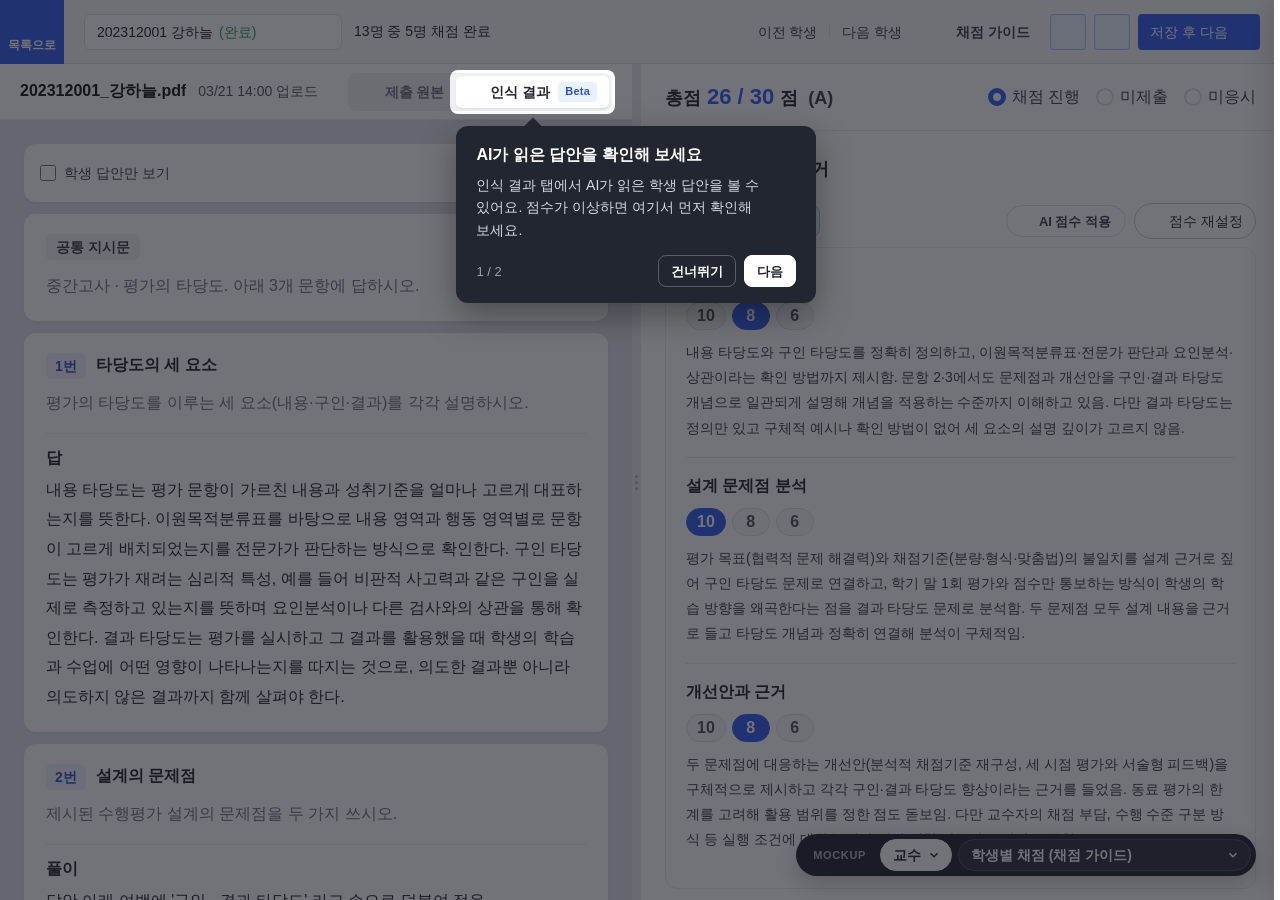
==== univ_grade_v1_261021.html @ 9aef3a63 "CLIPO University 목업 공개본 (학교명 가상 처리, 주석 제거, noindex) Co-Authored-By: Claude Opus 5.5 <noreply@anthrop" ====
<!DOCTYPE html>
<html lang="ko">
<head>
<meta charset="UTF-8">
  <meta name="robots" content="noindex, nofollow">
<meta name="viewport" content="width=device-width, initial-scale=1.0">
<title>CLIPO University — 학생별 채점</title>
<link rel="icon" type="image/svg+xml" href="univ_favicon.svg?v=1">
<link rel="stylesheet" href="https://cdn.jsdelivr.net/gh/orioncactus/pretendard@v1.3.9/dist/web/static/pretendard-gov.min.css">
<script src="https://unpkg.com/lucide@latest/dist/umd/lucide.min.js"></script>

<style>
*{font-family:'Pretendard GOV',-apple-system,sans-serif;box-sizing:border-box;margin:0;padding:0}
html{scrollbar-gutter:stable}
body{background:#fff;color:#222631;overflow:hidden;height:100vh}


.global-header{height:48px;background:#fff;display:flex;align-items:center;justify-content:space-between;position:fixed;top:0;left:0;right:0;z-index:210;padding:0 20px 0 8px;border-bottom:1px solid #f1f3f5}
.gh-left{display:flex;align-items:center;gap:8px}
.gh-menu-btn{width:36px;height:36px;display:flex;align-items:center;justify-content:center;border:none;background:none;cursor:pointer;color:#3b3f4c;border-radius:4px}
.gh-menu-btn:hover{background:#f6f7f9}
.gh-logo{display:flex;align-items:center;text-decoration:none}
.gh-product-tag{display:inline-flex;align-items:center;height:18px;margin-left:12px;padding-left:12px;border-left:1px solid #e5e7eb;color:#6d7381;font-size:14px;font-weight:600;line-height:1}
.gh-right{display:flex;align-items:center;gap:12px}
.gh-plan{display:inline-flex;align-items:center;justify-content:center;height:22px;padding:0 10px;border-radius:100px;background:#e9f2ff;border:1px solid #ccdfff;font-size:12px;font-weight:500;color:#3151c4;line-height:1}
.gh-dday{font-size:14px;font-weight:500;color:#6d7381;line-height:1}
.gh-credit{display:inline-flex;align-items:center;gap:6px;font-size:14px;font-weight:500;color:#3b3f4c;line-height:1}
.gh-sep{width:0;height:14px;border-left:1px solid #dde1e8}
.gh-user{display:inline-flex;align-items:center;gap:3px;font-size:14px;font-weight:500;color:#3b3f4c;cursor:pointer;border:none;background:none;padding:0;line-height:1}
.gh-user:hover{color:#365eef}


.sub-nav{height:54px;background:#fff;border-bottom:1px solid #dde1e8;display:flex;align-items:flex-end;padding:0 24px;position:fixed;top:48px;left:0;right:0;z-index:205}
.sub-nav-item{position:relative;display:inline-flex;align-items:center;justify-content:center;height:54px;padding:0 16px;font-size:15px;font-weight:500;color:#6d7381;cursor:pointer;text-decoration:none;line-height:1;background:none;border:none;font-family:inherit}
.sub-nav-item:hover{color:#222631}
.sub-nav-item.active{color:#365eef;font-weight:600}
.sub-nav-item.active::after{content:"";position:absolute;left:12px;right:12px;bottom:-1px;height:2px;background:#365eef;border-radius:2px 2px 0 0}


.top-bar{height:64px;background:#f7f8f9;display:flex;align-items:stretch;position:fixed;top:var(--chrome-top,0px);left:var(--chrome-left,0px);right:0;z-index:200;border-bottom:1px solid #dde1e8;transition:top .2s ease,left .2s ease}
.btn-back{display:inline-flex;flex-direction:column;align-items:center;justify-content:center;gap:6px;width:64px;height:64px;background:#365eef;color:#fff;font-size:12px;font-weight:600;font-family:inherit;cursor:pointer;flex-shrink:0;border:none;border-radius:0;line-height:1}
.btn-back:hover{background:#3151c4}
.tb-bar{flex:1;min-width:0;display:flex;align-items:center;justify-content:space-between;gap:16px;padding:0 20px}
.tb-left{display:flex;align-items:center;gap:16px;min-width:0}
.tb-logo{flex-shrink:0;display:inline-flex;align-items:center;font-size:20px;font-weight:800;color:#365eef;letter-spacing:.5px;line-height:1}
.tb-student-area{display:flex;align-items:center;gap:12px;position:relative}
.student-select{display:inline-flex;align-items:center;justify-content:space-between;gap:8px;min-width:258px;height:36px;padding:0 12px;border:1px solid #dde1e8;border-radius:6px;background:#fff;font-size:14px;font-weight:500;color:#222631;cursor:pointer;white-space:nowrap;line-height:1}
.student-select:hover{border-color:#a3c3ff}
.student-select .st-status-need{color:#db3e51;margin-left:6px;font-weight:500}
.student-select .st-status-fail{color:#db3e51;margin-left:6px;font-weight:500}
.student-select .st-status-stale{color:#c2410c;margin-left:6px;font-weight:500}
.student-select .st-status-done{color:#319d64;margin-left:6px;font-weight:500}
.progress-chip{font-size:14px;font-weight:400;color:#222631;white-space:nowrap}
.tb-right{display:inline-flex;align-items:center;gap:12px;flex-shrink:0}
.tb-nav{display:inline-flex;align-items:center;gap:12px}
.tb-right-link{display:inline-flex;align-items:center;gap:4px;font-size:14px;font-weight:500;color:#3b3f4c;cursor:pointer;border:none;background:none;padding:0;line-height:1;font-family:inherit}
.tb-right-link:hover{color:#365eef}
.tb-nav-divider{width:1px;height:13px;background:#dde1e8;flex-shrink:0}
.tb-btn-group{display:inline-flex;align-items:center;gap:8px}
.btn-save{display:inline-flex;align-items:center;justify-content:center;gap:4px;height:36px;padding:0 12px;border-radius:4px;background:#365eef;color:#fff;font-size:14px;font-weight:500;border:none;cursor:pointer;white-space:nowrap;line-height:1;font-family:inherit}
.btn-save:hover{background:#3151c4}
.icon-btn-circle{width:36px;height:36px;display:inline-flex;align-items:center;justify-content:center;border:1px solid #a3c3ff;border-radius:4px;background:#e9f2ff;cursor:pointer;color:#365eef;flex-shrink:0}
.icon-btn-circle:hover{background:#d6e6ff;border-color:#365eef}



.cta-spinner{width:14px;height:14px;border:2px solid rgba(255,255,255,.45);border-top-color:#fff;border-radius:50%;animation:spin .7s linear infinite;flex-shrink:0}
.empty-state-cta.running{opacity:.75;cursor:default;pointer-events:none}
@keyframes spin{to{transform:rotate(360deg)}}

.ve-empty{display:flex;flex-direction:column;align-items:center;justify-content:center;gap:10px;text-align:center;padding:80px 24px;color:#3b3f4c}
.ve-empty-ic{width:56px;height:56px;border-radius:14px;display:inline-flex;align-items:center;justify-content:center;flex-shrink:0}
.ve-empty-ic.warn{background:#fff7ed;color:#ea580c}
.ve-empty-ic.error{background:#fef2f2;color:#e0384b}
.ve-empty-ic.info{background:#f4f8ff;color:#3151c4}
.ve-empty-title{font-size:17px;font-weight:700;color:#222631;line-height:1.5}
.ve-empty-sub{font-size:14px;color:#6d7381;line-height:1.7}
.ve-empty-cta{display:inline-flex;align-items:center;justify-content:center;line-height:1;gap:6px;height:36px;padding:0 16px;margin-top:6px;background:#fff;border:1px solid #dde1e8;border-radius:100px;color:#3b3f4c;font-family:inherit;font-size:14px;font-weight:600;cursor:pointer}
.ve-empty-cta:hover{border-color:#a3c3ff;color:#3151c4}
.ve-ctrl-off{opacity:.4;pointer-events:none}

.vf-excl-note{display:flex;align-items:center;gap:8px;min-height:48px;padding:8px 12px 8px 20px;background:#f1f3f5;border-bottom:1px solid #e4e7ec;flex-shrink:0}
.vf-excl-note > i,.vf-excl-note > svg{color:#5c6170;flex-shrink:0}
.vf-excl-note span{flex:1;min-width:0;font-size:14px;color:#3b3f4c;line-height:1.5}
.vf-excl-note b{color:#222631;font-weight:600}
.vf-excl-note button{display:inline-flex;align-items:center;justify-content:center;line-height:1;vertical-align:middle;height:32px;padding:0 8px;border:none;border-radius:6px;background:none;color:#365eef;font-size:14px;font-weight:600;font-family:inherit;cursor:pointer;white-space:nowrap;flex-shrink:0}
.vf-excl-note button:hover{background:#e6ecfa}

.rubric-box-hd{margin-bottom:16px}
.btn-ground-toggle{height:36px;padding:0 12px;border-radius:4px;gap:8px;font-size:14px;font-weight:500;color:#18181b}
.btn-ground-toggle.on{background:#fff;border-color:#dde1e8;color:#18181b}
.btn-ground-toggle .bgt-box{width:16px;height:16px;border-radius:2px}
.btn-ground-toggle.on .bgt-box{background:#365eef;border-color:#365eef}
.btn-ai-apply,.btn-ai-apply.applied,.btn-score-reset{display:inline-flex;align-items:center;justify-content:center;line-height:1;vertical-align:middle;gap:6px;height:36px;padding:0 12px;border:1px solid #c7cbd3;border-radius:9999px;background:transparent;color:#27272a;font-size:14px;font-weight:500;font-family:inherit;cursor:pointer;white-space:nowrap}
.btn-ai-apply:hover,.btn-score-reset:hover{border-color:#a3c3ff;color:#365eef;background:#f4f8ff}
.rubric-box{border:1px solid #dde1e8}
.rubric-row{gap:12px;padding:16px 0}
.rubric-row:first-child{padding-top:0}
.rubric-name{font-size:18px;font-weight:600;color:#18181b;line-height:1.25}
.rubric-ground{font-size:16px;line-height:1.55;color:#18181b}
.ai-notice{margin-top:20px}
.afb-tabs{display:flex;height:44px;margin-bottom:16px}
.afb-tab{flex:1;display:inline-flex;align-items:center;justify-content:center;line-height:1;vertical-align:middle;height:44px;padding:0 12px;border:1px solid #dde1e8;background:#f6f7f9;color:#6d7381;font-size:16px;font-weight:500;font-family:inherit;cursor:pointer}
.afb-tab:first-child{border-radius:6px 0 0 6px}
.afb-tab:last-child{border-radius:0 6px 6px 0;border-left:none}
.afb-tab.on{background:#e9f2ff;border-color:#a3c3ff;color:#365eef;font-weight:600}
.afb-tab:last-child.on{border-left:1px solid #a3c3ff}
.afb-tab:first-child.on + .afb-tab{border-left:none}
.afb-card{background:#fff;border:1px solid #dde1e8;border-radius:12px;padding:20px;display:flex;flex-direction:column;gap:20px}
.afb-hd{display:flex;align-items:center;justify-content:space-between;gap:12px;flex-wrap:wrap}
.afb-hd-t{font-size:16px;font-weight:600;color:#18181b}
.afb-radios{display:flex;gap:16px}
.afb-radio{display:inline-flex;align-items:center;gap:10px;font-size:16px;font-weight:500;color:#18181b;cursor:pointer;user-select:none;line-height:1.25}
.afb-radio .ring{width:20px;height:20px;border-radius:50%;border:1.5px solid #c7cbd3;background:#fff;flex-shrink:0;box-sizing:border-box}
.afb-radio.on .ring{border:6.5px solid #365eef}
.afb-sum{font-size:16px;line-height:1.55;color:#18181b;white-space:pre-wrap;word-break:keep-all}
.afb-sum b{font-weight:600}
.afb-ft{display:flex;align-items:center;justify-content:space-between;gap:12px;padding-top:20px;border-top:1px solid #dde1e8;flex-wrap:wrap}
.afb-level{font-size:14px;font-weight:500;color:#52525b}
.afb-acts{display:flex;gap:8px}
.btn-fb-move{display:inline-flex;align-items:center;justify-content:center;line-height:1;vertical-align:middle;gap:8px;height:40px;padding:0 16px;border:1px solid #c7cbd3;border-radius:9999px;background:transparent;color:#27272a;font-size:15px;font-weight:500;font-family:inherit;cursor:pointer;white-space:nowrap}
.btn-fb-move:hover{border-color:#a3c3ff;color:#365eef;background:#f4f8ff}
.afb-acts .btn-rerun-text{height:40px;padding:0 16px;gap:8px;border:none;background:#365eef;color:#fff;font-size:15px;font-weight:500}
.afb-acts .btn-rerun-text i{color:#fff}
.afb-acts .btn-rerun-text:hover{background:#3151c4}
#afbCard.mode-sum #pane-rubric{display:none}
#afbCard.mode-el .afb-sum{display:none}
#afbCard #pane-instruction{display:none}
#afbCard #pane-rubric .tab-pane-actions{display:none}

#afbCard:has(#pane-rubric .empty-state) .afb-hd,#afbCard:has(#pane-rubric .empty-state) .afb-sum,#afbCard:has(#pane-rubric .empty-state) .afb-ft{display:none}
#afbCard:has(#pane-rubric .empty-state) #pane-rubric{display:flex}
#teacherSection{background:#f7f8f9}
.teacher-fb-box{background:#fff;border:1px solid #dde1e8;border-radius:8px;padding:20px;display:flex;flex-direction:column;gap:12px}
.teacher-fb-box:focus-within{border-color:#365eef}
.teacher-fb-box .teacher-fb-ta{border:none;border-radius:0;padding:0;min-height:120px;background:transparent}
.teacher-fb-box .teacher-fb-ta:focus{border:none}
.teacher-fb-box .teacher-fb-ta::placeholder{color:#18181b;opacity:.5}
.tf-count{font-size:14px;color:#6d7381;line-height:1.25}
.btn-save-next{border-radius:4px;height:40px;padding:0 16px;gap:8px;font-size:15px;font-weight:500}

.rescore-bar{display:none;align-items:center;gap:10px;min-height:56px;padding:10px 20px;background:#feeedd;color:#ea580c;flex-shrink:0}
.rescore-bar .rb-t{flex:1;min-width:0;font-size:15px;font-weight:500;color:#222631;line-height:1.5}
.rescore-bar .rb-go{display:inline-flex;align-items:center;justify-content:center;line-height:1;vertical-align:middle;height:32px;padding:0 6px;border:none;background:none;color:#ea580c;font-family:inherit;font-size:15px;font-weight:600;cursor:pointer;white-space:nowrap;border-radius:6px}
.rescore-bar .rb-go:hover{background:rgba(234,88,12,.08)}

.viewer-filebar .ve-seg{margin-left:auto;background:#eef0f3;padding:3px;border-radius:8px}
.viewer-filebar .ve-seg-btn{height:32px;padding:0 12px;color:#6d7381;font-size:14px}
.viewer-filebar .ve-seg-btn.on{background:#fff;color:#222631;box-shadow:0 1px 2px rgba(0,0,0,.08)}
.viewer-filebar .ve-seg-btn.dis{opacity:.45;cursor:not-allowed}
.viewer-topbar{justify-content:center}
.vf-dd{position:relative;flex-shrink:3;min-width:0}
.vf-dd-btn{max-width:100%}
.vf-dd-name{min-width:0}
.viewer-filebar .vf-date{min-width:0;overflow:hidden;text-overflow:ellipsis}
.viewer-filebar .ve-seg{flex-shrink:0}


.vf-tag{display:inline-flex;align-items:center;justify-content:center;height:22px;padding:0 7px;border-radius:4px;background:#e9f2ff;color:#3151c4;font-size:12px;font-weight:600;line-height:1;vertical-align:middle;white-space:nowrap;flex-shrink:0}
.vf-tag.off{background:#f1f3f5;color:#5c6170}
.vf-dd-btn{display:inline-flex;align-items:center;justify-content:center;line-height:1;vertical-align:middle;gap:10px;height:40px;padding:0 10px 0 14px;border:1px solid #dde1e8;border-radius:8px;background:#fff;font-family:inherit;cursor:pointer;max-width:340px}
.vf-dd-btn:hover{border-color:#a3c3ff}
.vf-dd-name{font-size:16px;font-weight:600;color:#18181b;white-space:nowrap;overflow:hidden;text-overflow:ellipsis}
.vf-dd-menu{display:none;position:absolute;top:calc(100% + 6px);left:0;min-width:100%;background:#fff;border:1px solid #dde1e8;border-radius:10px;box-shadow:0 8px 24px rgba(0,0,0,.12);padding:6px;z-index:60}
.vf-dd-menu.show{display:block}
.vf-dd-item{display:flex;align-items:center;gap:8px;width:100%;padding:10px 12px;border:none;border-radius:6px;background:none;font-family:inherit;cursor:pointer;text-align:left}
.vf-dd-item:hover{background:#f4f8ff}
.vf-dd-item.on{background:#eef3ff}
.vf-dd-item .n{font-size:15px;font-weight:600;color:#222631;white-space:nowrap}
#viewerText{width:100%;flex:1;display:none;flex-direction:column;gap:12px}
.oc-card{background:#fff;border-radius:12px;box-shadow:0 1px 3px rgba(0,0,0,.06);padding:20px 22px}
.oc-top{display:flex;align-items:center;gap:12px;padding:12px 16px}
.oc-top .ve-check{margin-left:0;color:#3b3f4c;font-size:14px;font-weight:500;gap:8px}
.oc-top .ve-check input{width:16px;height:16px}
.ocr-edit-btn{position:relative;margin-left:auto;display:inline-flex;align-items:center;justify-content:center;line-height:1;vertical-align:middle;gap:5px;height:34px;padding:0 12px;border:1px solid #dde1e8;border-radius:6px;background:#fff;color:#3b3f4c;font-size:14px;font-weight:600;font-family:inherit;cursor:pointer;white-space:nowrap}
.ocr-edit-btn:hover{border-color:#a3c3ff;color:#3151c4}
.ocr-edit-btn .ocr-dot{border-color:#fff}
.oc-chip{display:inline-flex;align-items:center;height:26px;padding:0 10px;border-radius:6px;background:#f1f3f5;color:#3b3f4c;font-size:14px;font-weight:600;line-height:1}
.oc-text{margin:12px 0 0;font-size:16px;line-height:1.8;color:#6d7381}
.oc-q-hd{display:flex;align-items:center;gap:10px}
.oc-q-no{display:inline-flex;align-items:center;height:26px;padding:0 9px;border-radius:6px;background:#eef3ff;color:#3151c4;font-size:14px;font-weight:700;line-height:1;flex-shrink:0}
.oc-q-name{font-size:16px;font-weight:700;color:#222631}
.oc-q-prompt{margin:10px 0 0;font-size:16px;line-height:1.75;color:#6d7381}
.oc-q-div{border-top:1px solid #eceef2;margin:16px 0 2px}
.oc-f{margin-top:14px}
.oc-f-lbl{display:flex;align-items:center;gap:8px;font-size:16px;font-weight:700;color:#222631;margin-bottom:6px}
.oc-f p{margin:0;font-size:16px;line-height:1.85;color:#222631;white-space:pre-wrap}
.oc-need.done{border-color:#bbf7d0;background:#ecfdf3;color:#15803d}
.oc-need{display:inline-flex;align-items:center;justify-content:center;gap:4px;height:20px;padding:0 6px;border:1px solid #fecaca;border-radius:6px;background:#ffebeb;color:#ab303a;font-size:12px;font-weight:500;line-height:1;vertical-align:middle}
.oc-note{display:flex;align-items:flex-start;gap:8px;margin-top:8px;padding:8px 12px;border:1px solid #fecaca;border-radius:8px;background:#fff3f4;color:#ab303a;font-size:14px;font-weight:500;line-height:1.55}
.oc-note > i,.oc-note > svg{flex-shrink:0;margin-top:4px}
.oc-vis-key{display:block;margin-top:12px;font-size:16px;font-weight:700;color:#222631}
.oc-vis p{margin:2px 0 0;font-size:16px;line-height:1.8;color:#3b3f4c}
.oc-foot{display:flex;align-items:center;gap:8px;padding:4px 2px;font-size:14px;color:#6d7381;line-height:1.5}
.oc-report{margin-left:auto;display:inline-flex;align-items:center;justify-content:center;line-height:1;vertical-align:middle;gap:6px;height:36px;padding:0 14px;border:1px solid #dde1e8;border-radius:100px;background:#fff;color:#3b3f4c;font-size:14px;font-weight:600;font-family:inherit;cursor:pointer;white-space:nowrap;flex-shrink:0}
.oc-report:hover{border-color:#a3c3ff;color:#3151c4}
.oc-end{display:flex;align-items:center;gap:16px;margin:6px 0 12px;font-size:14px;color:#9aa0ad;white-space:nowrap}
.oc-end::before,.oc-end::after{content:"";flex:1;border-top:1px solid #c7cbd3}
body.answers-only .oc-directive,body.answers-only .oc-q-prompt,body.answers-only .oc-q-div,body.answers-only .oc-vis-card{display:none}

#viewerText > .ve-empty{flex:1;background:#fff;border-radius:12px;box-shadow:0 1px 3px rgba(0,0,0,.06);padding:60px 24px;min-height:520px}
#viewerText .ve-empty-ic{width:48px;height:48px;border-radius:50%;background:#f1f3f5;color:#6d7381}
#viewerText .ve-empty-title{font-size:18px}
#viewerText .ve-empty-sub{font-size:15px;line-height:1.75}
.ve-empty-acts{display:flex;gap:8px;margin-top:10px}
.ve-empty-acts .ve-empty-cta{margin-top:0;height:40px;padding:0 18px;font-size:15px}
.ve-empty-cta.primary{background:#416bff;border-color:#416bff;color:#fff}
.ve-empty-cta.primary:hover{background:#365eef;border-color:#365eef;color:#fff}

#viewerPages.typing{max-width:none}
.tw-sheet{width:100%;display:flex;flex-direction:column;gap:12px}
.tw-sum{display:flex;align-items:center;gap:12px;background:#fff;border-radius:12px;box-shadow:0 1px 3px rgba(0,0,0,.06);padding:14px 16px 14px 20px;font-size:16px;font-weight:600;color:#222631}
.tw-proc{margin-left:auto;display:inline-flex;align-items:center;justify-content:center;line-height:1;vertical-align:middle;gap:6px;height:34px;padding:0 12px;border:1px solid #cfdcff;border-radius:6px;background:#eef3ff;color:#3151c4;font-size:14px;font-weight:600;font-family:inherit;cursor:pointer;white-space:nowrap}
.tw-proc:hover{background:#e3ebff}
.tw-q{background:#fff;border-radius:12px;box-shadow:0 1px 3px rgba(0,0,0,.06);padding:20px 22px}
.tw-q-t{margin:0;padding-bottom:14px;border-bottom:1px solid #eceef2;font-size:16px;font-weight:700;color:#222631;line-height:1.6;word-break:keep-all}
.tw-q-bd{margin:14px 0 0;font-size:16px;color:#222631;line-height:1.85;white-space:pre-wrap}
.tw-none{margin:14px 0 0;font-size:16px;color:#9aa0ad}
.tw-q-ft{margin-top:16px;font-size:14px;color:#9aa0ad}

.ocrm-hd-l{display:inline-flex;align-items:center;gap:8px}
.ocrm-hd .beta-badge.light{margin-left:0;gap:3px}
.ocrm-reset.icon{width:36px;height:36px;padding:0;border:1px solid #dde1e8;border-radius:8px}
.ocrm-reset.icon:hover{background:#f6f7f9}
.ocrm-report{display:flex;align-items:center;gap:8px;font-size:14px;color:#3b3f4c;line-height:1.5;flex-shrink:0}
.ocrm-report button{margin-left:auto;display:inline-flex;align-items:center;justify-content:center;line-height:1;vertical-align:middle;gap:6px;height:34px;padding:0 12px;border:none;border-radius:6px;background:#f1f3f5;color:#3b3f4c;font-size:14px;font-weight:600;font-family:inherit;cursor:pointer;white-space:nowrap;flex-shrink:0}
.ocrm-report button:hover{background:#e9ebef}
.ocrm-leave{display:none;position:absolute;inset:0;z-index:30;background:rgba(34,38,49,.45);align-items:center;justify-content:center}
.ocrm-leave.on{display:flex}
.ocrm-leave-box{position:relative;width:384px;max-width:calc(100% - 32px);background:#fff;border-radius:14px;padding:28px 24px 24px;box-shadow:0 12px 40px rgba(0,0,0,.2)}
.ocrm-leave-box h4{margin:0;font-size:18px;font-weight:700;color:#222631;line-height:1.4;word-break:keep-all}
.ocrm-leave-box p{margin:14px 0 0;font-size:16px;color:#3b3f4c;line-height:1.6}
.ocrm-leave-x{position:absolute;top:18px;right:16px;display:inline-flex;align-items:center;justify-content:center;line-height:1;width:28px;height:28px;border:none;background:none;color:#3b3f4c;cursor:pointer;border-radius:6px}
.ocrm-leave-x:hover{background:#f1f3f5}
.ocrm-leave-acts{display:flex;justify-content:flex-end;gap:8px;margin-top:28px}
.ocrm-leave-acts button{display:inline-flex;align-items:center;justify-content:center;line-height:1;vertical-align:middle;height:40px;padding:0 16px;border-radius:6px;font-size:15px;font-weight:600;font-family:inherit;cursor:pointer}
.ocrm-leave-acts .ghost{background:#fff;border:1px solid #416bff;color:#365eef}
.ocrm-leave-acts .ghost:hover{background:#f4f8ff}
.ocrm-leave-acts .primary{background:#416bff;border:1px solid #416bff;color:#fff}
.ocrm-leave-acts .primary:hover{background:#365eef}

.main-wrap{display:flex;position:fixed;top:calc(var(--chrome-top,0px) + 64px);left:var(--chrome-left,0px);right:0;bottom:0;transition:top .2s ease,left .2s ease}


.viewer{flex:1;display:flex;flex-direction:column;min-width:0;position:relative;background:#dde1e8}
.viewer-topbar{min-height:44px;background:#3f3f46;display:flex;align-items:center;gap:12px;padding:6px 20px;flex-shrink:0}
.viewer-ctrl{display:flex;align-items:center;gap:2px}
.ctrl-btn{width:32px;height:32px;display:flex;align-items:center;justify-content:center;border:none;background:none;color:#fff;cursor:pointer;border-radius:4px}
.ctrl-btn:hover{background:rgba(255,255,255,.12)}
.ctrl-sep{width:1px;height:16px;background:rgba(255,255,255,.25);margin:0 4px}
.ctrl-page-info{font-size:13px;color:#fff;min-width:40px;text-align:center}
.ctrl-zoom{display:flex;align-items:center;gap:6px;margin-left:auto}
.zoom-info{font-size:14px;color:#fff;width:56px;min-width:56px;text-align:center;cursor:pointer}
.viewer-body{flex:1;overflow:auto;padding:24px;background:#dde1e8;display:flex;flex-direction:column;align-items:center;gap:16px}
.viewer-pages{display:flex;flex-direction:column;align-items:center;gap:16px;width:100%;max-width:820px}
.viewer-page{background:#fff;width:100%;box-shadow:0 2px 8px rgba(0,0,0,.15);position:relative;overflow:hidden}
.viewer-page img{display:block;width:100%;height:auto}
.viewer-page-placeholder{aspect-ratio:1/1.414;display:flex;flex-direction:column;align-items:center;justify-content:center;gap:12px;color:#6d7381;background:repeating-linear-gradient(45deg,#fff,#fff 12px,#f6f7f9 12px,#f6f7f9 24px)}
.viewer-page-placeholder .ph-title{font-size:18px;font-weight:600;color:#3b3f4c}
.viewer-page-placeholder .ph-sub{font-size:14px;color:#6d7381;text-align:center;line-height:1.6}
.viewer-page-num{position:absolute;top:12px;right:16px;background:rgba(34,38,49,.75);color:#fff;font-size:12px;font-weight:600;padding:4px 10px;border-radius:100px}


.resize-handle{width:8px;background:#eaecf0;cursor:col-resize;flex-shrink:0;position:relative;z-index:10;display:flex;align-items:center;justify-content:center;transition:background .15s}
.resize-handle:hover,.resize-handle.dragging{background:#d4deff}
.resize-grip{display:flex;flex-direction:column;gap:3px;pointer-events:none}
.resize-grip span{display:block;width:3px;height:3px;border-radius:50%;background:#b3b6bd}
.resize-handle:hover .resize-grip span,.resize-handle.dragging .resize-grip span{background:#365eef}


.grading-panel{width:640px;background:#f5f7ff;overflow-y:auto;flex-shrink:0;border-left:1px solid #eaecf0}



.ocr-blk-label{display:inline-flex;align-items:center;height:24px;padding:0 10px;border-radius:6px;background:#f1f3f5;color:#3b3f4c;font-size:13px;font-weight:600;line-height:1}
.ocr-blk-text{margin:10px 0 0;font-size:15px;line-height:1.85;color:#222631}
.ocr-blk-div{border-top:1px dashed #dde1e8}
.ocr-q-head{display:flex;align-items:center;gap:8px}
.ocr-q-chip{display:inline-flex;align-items:center;height:24px;padding:0 10px;border-radius:6px;background:#eef3ff;color:#3151c4;font-size:13px;font-weight:700;line-height:1;flex-shrink:0}
.ocr-q-name{font-size:15px;font-weight:700;color:#222631;line-height:1.5}
.ocr-q-prompt{margin:10px 0 0;font-size:15px;line-height:1.85;color:#3b3f4c}
.ocr-ans-box{margin-top:12px;background:#f6f7f9;border-radius:8px;padding:14px 16px}
.ocr-ans-label{display:block;font-size:13px;font-weight:700;color:#6d7381;margin-bottom:6px;line-height:1}
.ocr-ans-box p{margin:0;font-size:15px;line-height:1.85;color:#222631}
.ocr-inline-warn{display:flex;align-items:flex-start;gap:6px;margin-top:12px;font-size:14px;font-weight:600;color:#db3e51;line-height:1.6}
.ocr-inline-info{display:flex;align-items:flex-start;gap:6px;margin-top:12px;background:#f4f8ff;border-radius:8px;padding:12px 14px;font-size:14px;color:#3151c4;line-height:1.6}
.ocr-visual{margin-top:12px}
.ocr-visual-key{display:block;font-size:13px;font-weight:700;color:#6d7381;line-height:1.6}
.ocr-visual p{margin:2px 0 0;font-size:15px;line-height:1.85;color:#222631}
.ve-check{display:inline-flex;align-items:center;gap:6px;margin-left:auto;font-size:13px;font-weight:500;color:#cfd3da;cursor:pointer;user-select:none;line-height:1}
.ve-check input{width:14px;height:14px;accent-color:#416bff;cursor:pointer}


.viewer-filebar{height:56px;background:#fff;display:flex;align-items:center;gap:12px;padding:8px 20px;border-bottom:1px solid #eaecf0;flex-shrink:0}
.vf-name{font-size:16px;font-weight:600;color:#18181b;white-space:nowrap;overflow:hidden;text-overflow:ellipsis}
.vf-date{font-size:14px;font-weight:500;color:#52525b;white-space:nowrap}
.vf-download{margin-left:auto;display:inline-flex;align-items:center;justify-content:center;line-height:1;vertical-align:middle;gap:4px;height:36px;padding:0 12px;border:1px solid #c7cbd3;border-radius:4px;background:transparent;color:#27272a;font-size:14px;font-weight:500;font-family:inherit;cursor:pointer;flex-shrink:0}
.vf-download:hover{background:#f6f7f9}
.ve-seg{display:inline-flex;align-items:center;background:#27272a;border-radius:8px;padding:4px;flex-shrink:0}
.ve-seg-btn{display:inline-flex;align-items:center;justify-content:center;line-height:1;vertical-align:middle;gap:6px;height:30px;padding:0 12px;border:none;border-radius:6px;background:transparent;color:#a1a1aa;font-size:14px;font-weight:600;font-family:inherit;cursor:pointer;white-space:nowrap}
.ve-seg-btn.on{background:#f6f7f9;color:#18181b}
.ve-ctrl{display:flex;align-items:center;gap:4px}
.ve-page-input{width:44px;height:32px;background:#27272a;border-radius:4px;color:#fff;font-size:14px;font-weight:500;display:inline-flex;align-items:center;justify-content:center}
.ve-page-total{width:32px;text-align:center;color:#fff;font-size:14px;font-weight:500}

.ob-spot{position:fixed;border-radius:8px;box-shadow:0 0 0 9999px rgba(20,22,30,.6);pointer-events:none;z-index:6001;transition:left .2s,top .2s,width .2s,height .2s}
.ob-tip{position:fixed;z-index:6002;width:360px;background:#222631;color:#fff;border-radius:12px;padding:18px 20px 16px;box-shadow:0 12px 34px rgba(0,0,0,.35);font-family:inherit}
.ob-tip h4{margin:0 28px 8px 0;font-size:16px;font-weight:700;line-height:1.4}
.ob-tip p{margin:0;font-size:14px;line-height:1.6;color:#d6d9e0;word-break:keep-all}
.ob-arrow{position:absolute;top:-6px;width:12px;height:12px;background:#222631;transform:rotate(45deg)}
.ob-close{position:absolute;top:12px;right:12px;display:inline-flex;align-items:center;justify-content:center;width:24px;height:24px;background:none;border:none;color:#9ea3ad;cursor:pointer;border-radius:6px}
.ob-close:hover{background:rgba(255,255,255,.1);color:#fff}
.ob-ft{display:flex;align-items:center;gap:8px;margin-top:14px}
.ob-step{font-size:13px;color:#9ea3ad;margin-right:auto}
.ob-btn{display:inline-flex;align-items:center;justify-content:center;line-height:1;vertical-align:middle;height:32px;padding:0 12px;border-radius:8px;border:1px solid rgba(255,255,255,.25);background:transparent;color:#fff;font-size:13px;font-weight:600;font-family:inherit;cursor:pointer}
.ob-btn:hover{background:rgba(255,255,255,.1)}
.ob-btn.primary{background:#fff;color:#222631;border-color:#fff}
.ob-btn.primary:hover{background:#eef3ff}
body.hide-solve .ocr-ans-box[data-solve]{display:none}

.ocrm{position:fixed;inset:0;z-index:1100;background:#fff;display:none;flex-direction:column}
.ocrm.open{display:flex}
.ocrm-hd{height:64px;flex-shrink:0;display:flex;align-items:center;justify-content:space-between;gap:12px;padding:0 16px 0 24px;border-bottom:1px solid #eaecf0}
.ocrm-title{font-size:18px;font-weight:700;color:#222631;line-height:1.3}
.ocrm-x{display:inline-flex;align-items:center;justify-content:center;line-height:1;vertical-align:middle;width:36px;height:36px;border:none;background:none;border-radius:8px;color:#6d7381;cursor:pointer}
.ocrm-x:hover{background:#f1f3f5}
.ocrm-body{flex:1;display:flex;min-height:0}

.ocrm-left{width:50%;min-width:0;display:flex;flex-direction:column;border-right:1px solid #eaecf0;background:#dde1e8}
.ocrm-filebar{height:56px;flex-shrink:0;background:#fff;display:flex;align-items:center;gap:12px;padding:0 20px;border-bottom:1px solid #eaecf0}
.ocrm-fname{font-size:16px;font-weight:700;color:#222631}
.ocrm-toolbar{min-height:44px;flex-shrink:0;background:#3f3f46;display:flex;align-items:center;justify-content:center;gap:16px;padding:6px 16px}
.ocrm-tb-label{font-size:14px;font-weight:600;color:#fff;white-space:nowrap}
.ocrm-view{flex:1;overflow:auto;padding:20px;display:flex;flex-direction:column;align-items:center}
.ocrm-pages{display:flex;flex-direction:column;align-items:center;gap:16px;width:100%;max-width:720px}

.ocrm-right{width:50%;min-width:0;display:flex;flex-direction:column;background:#fff}
.ocrm-rhd{min-height:56px;flex-shrink:0;display:flex;align-items:center;gap:10px;padding:8px 16px 8px 20px;border-bottom:1px solid #eaecf0}
.ocrm-rhd-t{font-size:16px;font-weight:700;color:#222631;white-space:nowrap}
.ocrm-rhd-sub{font-size:14px;color:#6d7381;line-height:1.5}
.ocrm-reset{margin-left:auto;display:inline-flex;align-items:center;justify-content:center;line-height:1;vertical-align:middle;gap:6px;height:32px;padding:0 12px;border:none;border-radius:100px;background:none;color:#3b3f4c;font-family:inherit;font-size:14px;font-weight:600;cursor:pointer;white-space:nowrap;flex-shrink:0}
.ocrm-reset:hover{background:#f1f3f5;color:#3151c4}
.ocrm-list{flex:1;overflow-y:auto;padding:16px 20px 24px;display:flex;flex-direction:column;gap:14px}

.ocrq{border:1px solid #dde1e8;border-radius:8px;overflow:hidden;flex-shrink:0;background:#fff}
.ocrq-hd{display:flex;align-items:center;gap:8px;padding:12px 14px;background:#f6f7f9;cursor:pointer;user-select:none}
.ocrq-chev{width:18px;height:18px;color:#6d7381;flex-shrink:0;transition:transform .18s}
.ocrq.collapsed .ocrq-chev{transform:rotate(-90deg)}
.ocrq-no{font-size:15px;font-weight:700;color:#3151c4;flex-shrink:0}
.ocrq-name{font-size:15px;font-weight:700;color:#222631;min-width:0;overflow:hidden;white-space:nowrap;text-overflow:ellipsis}
.ocrq-bd{padding:14px 16px 16px;border-top:1px solid #dde1e8;display:flex;flex-direction:column;gap:10px}
.ocrq.collapsed .ocrq-bd{display:none}
.ocrq-prompt{margin:0;font-size:15px;color:#3b3f4c;line-height:1.7}
.ocrq-div{border-top:1px dashed #dde1e8;margin:4px 0 2px}
.ocrq-frow{display:flex;align-items:center;gap:8px;min-height:24px}
.ocrq-flabel{font-size:14px;font-weight:700;color:#222631}

.ocrq-fld{display:block;width:100%;box-sizing:border-box;background:#f6f7f9;border:1px solid #f6f7f9;border-radius:8px;padding:12px 14px;font-family:inherit;font-size:16px;line-height:1.8;color:#222631;outline:none;resize:none;overflow:hidden}
.ocrq-fld::placeholder{color:#9ca3af}
.ocrq-fld:hover{background:#fff;border-color:#dde1e8}
.ocrq-fld:focus{background:#fff;border-color:#416bff;box-shadow:0 0 0 3px rgba(65,107,255,.12)}

.ocrm-ft{flex-shrink:0;display:flex;align-items:center;justify-content:flex-end;gap:18px;padding:12px 24px;border-top:1px solid #eaecf0;background:#fafbff}
.ocrm-ft-note{margin-right:auto;font-size:14px;color:#6d7381;line-height:1.6;display:none;align-items:center;gap:6px}
.ocrm-ft-note.on{display:inline-flex}
.ocrm-chk{display:inline-flex;align-items:center;gap:8px;font-size:15px;font-weight:600;color:#3b3f4c;cursor:pointer;user-select:none;line-height:1}
.ocrm-chk input{width:18px;height:18px;accent-color:#416bff;cursor:pointer}
.ocrm-save{display:inline-flex;align-items:center;justify-content:center;line-height:1;vertical-align:middle;gap:6px;height:44px;padding:0 22px;border-radius:100px;background:#416bff;border:none;color:#fff;font-size:16px;font-weight:700;font-family:inherit;cursor:pointer}
.ocrm-save:hover{background:#365eef}

.ocrm-confirm{display:none;align-items:center;gap:12px;padding:12px 24px;border-top:1px solid #fed7aa;background:#fff7ed}
.ocrm-confirm.on{display:flex}
.ocrm-confirm-t{flex:1;font-size:15px;color:#3b3f4c;line-height:1.6}
.ocrm-confirm-btn{display:inline-flex;align-items:center;justify-content:center;line-height:1;vertical-align:middle;gap:5px;height:36px;padding:0 14px;border-radius:100px;background:#fff;border:1px solid #dde1e8;color:#3b3f4c;font-family:inherit;font-size:14px;font-weight:600;cursor:pointer}
.ocrm-confirm-btn.warn{border-color:#fed7aa;color:#c2410c}
.ocrm-confirm-btn:hover{border-color:#a3c3ff;color:#365eef}
.ocr-q{display:flex;flex-direction:column;gap:8px}
.ocr-q-label{font-size:13px;font-weight:700;color:#3151c4;line-height:1.5}
.ocr-q-text{min-height:84px;border:1px solid #d9d9d9;border-radius:8px;padding:12px 14px;font-size:16px;font-family:inherit;line-height:1.7;color:#222631;outline:none;background:#fff}
.ocr-q-text:focus{border-color:#416bff}
.ocr-q-text mark{background:#fff3cd;color:inherit;border-radius:3px;padding:0 2px}
.ocr-uncertain-chip{display:inline-flex;align-items:center;gap:4px;font-size:12px;font-weight:600;color:#a16207;background:#fef9c3;border-radius:100px;padding:2px 8px}
.ocr-uncertainty-note{margin-top:8px;padding:8px 12px;display:flex;align-items:flex-start;gap:8px;border:1px solid #fecaca;border-radius:8px;background:#fff3f4;color:#ab303a;font-size:14px;font-weight:500;line-height:1.55}
.ocr-uncertainty-note > i,.ocr-uncertainty-note > svg{flex-shrink:0;margin-top:4px}
.ocr-uncertainty-label{font-size:13px;font-weight:700;color:#c2410c;display:flex;align-items:center;gap:4px}
.ocr-uncertainty-text{color:inherit}


.total-score-section{display:flex;align-items:center;justify-content:space-between;padding:20px 24px;background:#fff;border-bottom:1px solid #eaecf0}
.score-total{display:inline-flex;align-items:baseline;gap:6px}
.score-total .lbl{font-size:18px;font-weight:600;color:#222631}
.score-total .val{font-size:22px;font-weight:700;color:#365eef}
.score-total .unit{font-size:18px;font-weight:600;color:#222631}
.score-total .plan{font-size:18px;font-weight:600;color:#3b3f4c;margin-left:4px}
.status-radios{display:inline-flex;gap:16px;align-items:center}
.radio-item{display:inline-flex;align-items:center;gap:6px;cursor:pointer}
.radio-ring{width:18px;height:18px;border-radius:50%;border:2px solid #dde1e8;background:#fff;flex-shrink:0}
.radio-ring.checked{border:5px solid #365eef}
.radio-text{font-size:16px;font-weight:500;color:#3b3f4c;white-space:nowrap;line-height:1}


.pn-section{padding:20px 24px;border-bottom:6px solid #eaecf0}
.pn-section:last-of-type{border-bottom:none}
.pn-section.white-bg{background:#fff}
.pn-section-hd{display:flex;align-items:center;justify-content:space-between;margin-bottom:16px}
.pn-section-hd-left{display:inline-flex;align-items:center;gap:8px}
.pn-section-title{font-size:18px;font-weight:700;color:#222631;line-height:1}
.icon-help{width:36px;height:36px;display:inline-flex;align-items:center;justify-content:center;border:none;background:none;cursor:pointer;color:#6d7381;border-radius:4px}
.icon-help:hover{background:#eef1f8;color:#3b3f4c}


.rubric-box{border:1px solid #eaecf0;border-radius:12px;padding:20px;background:#fff}

.btn-ground-toggle{display:inline-flex;align-items:center;justify-content:center;line-height:1;gap:6px;height:32px;padding:0 12px;border-radius:8px;background:#fff;border:1px solid #dde1e8;color:#6d7381;font-family:inherit;font-size:13px;font-weight:600;cursor:pointer;white-space:nowrap}
.btn-ground-toggle:hover{border-color:#a3c3ff;color:#3151c4}
.btn-ground-toggle.on{background:#eef3ff;border-color:#a3c3ff;color:#3151c4}
.btn-ground-toggle .bgt-box{width:15px;height:15px;border-radius:4px;border:1.5px solid #c7cbd3;display:inline-flex;align-items:center;justify-content:center;flex-shrink:0;background:#fff}
.btn-ground-toggle.on .bgt-box{background:#416bff;border-color:#416bff;color:#fff}
.btn-ground-toggle .bgt-box i{opacity:0}
.btn-ground-toggle.on .bgt-box i{opacity:1}
.rubric-box-hd{display:flex;align-items:center;justify-content:space-between;margin-bottom:8px}
.rubric-box-title{font-size:16px;font-weight:600;color:#222631;line-height:1}
.rubric-box-actions{display:inline-flex;gap:8px;align-items:center}
.btn-ai-apply{display:inline-flex;align-items:center;justify-content:center;gap:4px;height:32px;padding:0 14px;border-radius:100px;background:#fff;border:1px solid #dde1e8;font-size:13px;font-weight:600;color:#3b3f4c;cursor:pointer;font-family:inherit;line-height:1}
.btn-ai-apply:hover{border-color:#a3c3ff;color:#365eef}
.btn-ai-apply.applied{background:#e9f2ff;border-color:#a3c3ff;color:#365eef}
.icon-btn-32{width:32px;height:32px;display:inline-flex;align-items:center;justify-content:center;border:1px solid #dde1e8;border-radius:100px;background:#fff;cursor:pointer;color:#3b3f4c}
.icon-btn-32:hover{border-color:#a3c3ff;color:#365eef}


.rubric-row{display:flex;flex-direction:column;align-items:flex-start;gap:10px;padding:16px 0;border-bottom:1px solid #eaecf0}
.rubric-row:last-of-type{border-bottom:none}

.rubric-ground{font-size:14px;line-height:1.8;color:#3b3f4c;white-space:pre-wrap}
body.vs-hide-ground .rubric-ground{display:none}
.rubric-row:last-child{border-bottom:none}
.rubric-name{font-size:16px;font-weight:700;color:#222631;line-height:1.5}
.score-btns{display:inline-flex;gap:8px;align-items:center}
.score-btn{min-width:40px;height:32px;padding:0 10px;border-radius:100px;font-size:14px;font-weight:600;display:inline-flex;align-items:center;justify-content:center;cursor:pointer;border:1px solid #dde1e8;background:#fff;color:#3b3f4c;transition:all .12s;line-height:1;font-family:inherit}
.score-btn:hover{border-color:#a3c3ff;background:#f4f8ff;color:#365eef}
.score-btn.selected,
.score-btn.ai-suggest.selected{background:#365eef !important;color:#fff;border-color:#365eef;background-image:none !important}

.score-btns{gap:6px}
.score-btn{height:28px;min-width:38px;padding:0 10px;font-size:16px;font-weight:600;background:#f6f7f9;border:1px solid #dde1e8;color:#52525b}
.score-btn.ai-suggest{background:#e8f1ff;border:1px solid #a3c3ff;color:#3151c4}
.score-btn.ai-suggest:hover{background:#dbe8ff;border-color:#7fa6ff;color:#3151c4}

body.before-ai-rerun .score-btn.ai-suggest{background:#fff;border:1px solid #dde1e8;color:#3b3f4c}
body.before-ai-rerun .score-btn.ai-suggest:hover{background:#f4f8ff;border-color:#a3c3ff;color:#365eef}

.ai-notice{font-size:14px;color:#6d7381;line-height:1.5;margin-top:16px;display:flex;align-items:flex-start;gap:6px}


.ai-badges{display:inline-flex;gap:8px;align-items:center;margin-bottom:16px}
.ai-badge{display:inline-flex;align-items:center;justify-content:center;height:24px;padding:0 12px;border-radius:100px;background:#eef1f8;color:#3b3f4c;font-size:13px;font-weight:600;line-height:1}


.view-toggle{display:inline-flex;background:#f1f3f5;border-radius:100px;padding:3px;gap:2px}
.vt-btn{display:inline-flex;align-items:center;justify-content:center;height:30px;padding:0 16px;border-radius:100px;border:none;background:transparent;color:#6d7381;font-size:13px;font-weight:600;cursor:pointer;font-family:inherit;line-height:1;transition:all .15s}
.vt-btn:hover{color:#3b3f4c}
.vt-btn.active{background:#fff;color:#365eef;box-shadow:0 1px 3px rgba(0,0,0,.08)}

.view-toggle.full{display:flex;width:100%;padding:4px;border-radius:10px;margin:4px 0 16px}
.view-toggle.full .vt-btn{flex:1;height:40px;padding:0 12px;border-radius:8px;font-size:15px}
.view-toggle.full .vt-btn.active{box-shadow:0 1px 3px rgba(9,9,11,.12)}

.pn-section-help{flex-shrink:0;color:#9aa0ac;cursor:help}
.pn-section-help:hover{color:#6d7381}


.help-tip{position:relative;display:inline-flex;align-items:center;flex-shrink:0}
.help-tip-btn{display:inline-flex;align-items:center;justify-content:center;line-height:1;vertical-align:middle;width:22px;height:22px;border:none;background:none;cursor:pointer;color:#9aa0ac;border-radius:50%;padding:0;font-family:inherit}
.help-tip-btn:hover{color:#365eef;background:#eef3ff}
.help-tip.open .help-tip-btn{color:#365eef;background:#eef3ff}
.help-tip-pop{position:absolute;top:calc(100% + 8px);left:50%;transform:translateX(-12px);width:320px;max-width:80vw;background:#fff;border:1px solid #dde1e8;border-radius:12px;box-shadow:0 8px 24px rgba(0,0,0,.14);padding:16px;z-index:600;display:none;text-align:left;cursor:default}
.help-tip.open .help-tip-pop{display:block}
.help-tip-pop::before{content:"";position:absolute;top:-7px;left:14px;width:12px;height:12px;background:#fff;border-left:1px solid #dde1e8;border-top:1px solid #dde1e8;transform:rotate(45deg)}
.help-tip-pop-title{font-size:15px;font-weight:700;color:#222631;line-height:1.4;margin-bottom:8px}
.help-tip-pop-body{font-size:14px;color:#3b3f4c;line-height:1.6}
.help-tip-pop-body .ht-lead{color:#222631;font-weight:600}
.help-tip-pop-body ul{list-style:none;margin:8px 0 0 0;padding:0;display:flex;flex-direction:column;gap:6px}
.help-tip-pop-body li{position:relative;padding-left:12px;font-size:14px;color:#3b3f4c;line-height:1.55}
.help-tip-pop-body li::before{content:"·";position:absolute;left:2px;color:#9aa0ac;font-weight:700}
.help-tip-pop-body .ht-term{font-weight:700;color:#222631}
.help-tip-pop-body .ht-lock{color:#c2410c;font-weight:600}
@media (max-width:720px){
  .help-tip-pop{left:auto;right:0;transform:none;width:280px}
  .help-tip-pop::before{left:auto;right:14px}
}


.eval-tab-pane{display:none;flex-direction:column;gap:12px}
.eval-tab-pane.active{display:flex}

.eval-card{border-radius:14px;padding:0;background:#fff;border:1px solid #eaecf0;box-shadow:0 2px 8px rgba(54,94,239,.06);position:relative}


.eval-card.ac-blue{--ac:#365eef;--ac-bg:#e9f2ff;--ac-text:#3151c4;--ac-soft:#f0f5ff}
.eval-card.ac-teal{--ac:#0d9488;--ac-bg:#ccfbf1;--ac-text:#0f766e;--ac-soft:#f0fdfb}
.eval-card.ac-orange{--ac:#a3613c;--ac-bg:#f3e6da;--ac-text:#9a5734;--ac-soft:#faf4ef}
.eval-card.ac-purple{--ac:#7c3aed;--ac-bg:#f5f3ff;--ac-text:#6d28d9;--ac-soft:#faf8ff}
.eval-card.ac-green{--ac:#3e7d71;--ac-bg:#e1eeeb;--ac-text:#356b62;--ac-soft:#f2f8f6}
.eval-card.ac-amber{--ac:#8a7038;--ac-bg:#f3eeda;--ac-text:#7d6630;--ac-soft:#faf7ee}

.eval-card.ac-neutral{--ac:#5e6678;--ac-bg:#eef0f4;--ac-text:#515869;--ac-soft:#f6f7f9}

.ec-card-header{display:flex;align-items:center;gap:10px;padding:14px 18px;background:var(--ac-bg);border-radius:14px 14px 0 0;cursor:pointer;transition:background .15s}
.ec-card-header:hover{filter:brightness(.97)}
.ec-card-header.readonly-header{cursor:default}
.ec-card-header.readonly-header:hover{filter:none}

.ec-label{display:inline-flex;align-items:center;color:#222631;font-size:15px;font-weight:600;line-height:1;flex-shrink:0}
.ec-title-line{flex:1;min-width:0;display:flex;align-items:center;gap:7px}
.ec-level{display:inline-flex;align-items:center;justify-content:center;height:24px;padding:0 10px;border-radius:100px;font-size:12px;font-weight:700;line-height:1;flex-shrink:0;gap:4px;white-space:nowrap}

.ec-level.lv-correct,.ec-level.lv-high,.ec-level.lv-mid,.ec-level.lv-wrong,.ec-level.lv-low{height:26px;padding:0 12px;font-size:13px;background:var(--ac);color:#fff}
.ec-level.lv-score{background:#fff;color:var(--ac-text);border:1px solid #dfe3ea;min-width:88px}
.ec-level .ai-suggest-note{font-size:11px;font-weight:500;color:#6d7381;margin-left:4px}
.ec-level .ai-suggest-prefix{font-size:11px;font-weight:500;color:#6d7381;margin-right:4px}
.ec-summary{flex:1;font-size:15px;font-weight:600;color:#222631;line-height:1.4}

.ec-summary-wrap{flex:1;min-width:0;position:relative;display:flex}
#pane-instruction .ec-summary-wrap>.ec-summary,#pane-rubric .ec-summary-wrap>.ec-summary{flex:1;min-width:0;white-space:nowrap;overflow:hidden;text-overflow:ellipsis}
.ec-summary-tip{position:absolute;left:0;bottom:calc(100% + 8px);background:#222631;color:#fff;font-size:13px;line-height:1.5;font-weight:500;padding:8px 12px;border-radius:8px;max-width:340px;opacity:0;visibility:hidden;transition:opacity .15s,visibility .15s;z-index:1100;pointer-events:none;box-shadow:0 4px 16px rgba(0,0,0,.25);text-align:left;white-space:normal}
.ec-summary-tip::after{content:"";position:absolute;top:100%;left:16px;border:5px solid transparent;border-top-color:#222631}
.ec-summary-wrap.has-tip:hover .ec-summary-tip{opacity:1;visibility:visible}
.ec-header-edit-icon{visibility:hidden;flex-shrink:0;color:var(--ac)}
.ec-card-header:hover .ec-header-edit-icon{visibility:visible}

.ec-card-body{padding:16px 18px;display:flex;flex-direction:column;gap:12px;border-radius:0 0 14px 14px}


.ec-block{display:flex;flex-direction:column;gap:6px}
.ec-block-lbl-row{display:flex;align-items:center;gap:8px}
.ec-block-lbl{font-size:13px;font-weight:700;color:#6d7381;line-height:1;flex-shrink:0}
.ec-block-lbl-spacer{flex:1}
.edit-hint{display:inline-flex;align-items:center;gap:3px;font-size:12px;font-weight:500;color:#9aa0ac;line-height:1;opacity:0;transition:opacity .15s;flex-shrink:0;pointer-events:none}
.eval-card:hover .edit-hint{opacity:1}

.editable{cursor:text;padding:10px 12px;border-radius:10px;border:1px dashed #dde1e8;background:#fff;transition:border-color .15s,background .15s;outline:none;font-size:16px;color:#222631;line-height:1.7;white-space:pre-wrap}
.editable:hover{border-color:#c7cbd3;background:#f6f7f9}
.editable:focus{border-color:#365eef;border-style:solid;background:#fff}
.revert-btn{display:none;align-items:center;justify-content:center;gap:4px;height:26px;padding:0 12px;border:1px solid #dde1e8;border-radius:100px;background:#fff;color:#3b3f4c;font-size:12px;font-weight:600;cursor:pointer;font-family:inherit;line-height:1;flex-shrink:0}
.revert-btn:hover{border-color:#a3c3ff;color:#365eef;background:#f4f8ff}
.ec-block.dirty .revert-btn{display:inline-flex}


.tab-pane-actions{display:flex;justify-content:flex-end;align-items:center;gap:8px;margin-top:10px}
.btn-tab-edit,.btn-tab-revert{display:inline-flex;align-items:center;gap:4px;height:32px;padding:0 14px;border-radius:100px;background:#fff;border:1px solid #dde1e8;color:#3b3f4c;font-size:13px;font-weight:600;cursor:pointer;font-family:inherit;line-height:1;transition:border-color .15s,color .15s}
.btn-tab-edit:hover,.btn-tab-revert:hover{border-color:#a3c3ff;color:#365eef}
.btn-tab-edit i,.btn-tab-revert i{color:#6d7381}
.btn-tab-edit:hover i,.btn-tab-revert:hover i{color:#365eef}
.ec-block.dirty .edit-hint{display:none !important}


.grund-wrap{border-top:1px dashed #eaecf0;margin-top:4px;padding-top:10px}
.grund-toggle-btn{display:inline-flex;align-items:center;gap:4px;font-size:13px;font-weight:600;color:#9ca3af;background:none;border:none;cursor:pointer;padding:0;font-family:inherit;line-height:1;transition:color .15s}
.grund-toggle-btn:hover{color:var(--ac, #365eef)}
.grund-toggle-btn .gr-chevron{display:inline-flex;align-items:center;transition:transform .2s}
.grund-toggle-btn.open .gr-chevron{transform:rotate(180deg)}
.grund-content{display:none;margin-top:10px}
.grund-content.open{display:block}
.grund-content .editable{background:#f6f7f9;border-color:#e5e7eb;color:#3b3f4c}
.grund-content .editable:hover{background:#eef0f3;border-color:#b3b6bd}
.grund-content .editable:focus{background:#fff;border-color:#6d7381}


.ocrd-notice{display:flex;align-items:flex-start;gap:10px;margin:0 0 12px;padding:12px 14px;border-radius:10px;font-size:14px;line-height:1.6;color:#3b3f4c}
.ocrd-notice--warn{background:#fff7ed}.ocrd-notice--warn i,.ocrd-notice--warn strong{color:#c2410c}
.ocrd-notice--danger{background:#fef2f2}.ocrd-notice--danger i,.ocrd-notice--danger strong{color:#b91c1c}

.ocr-dot{position:absolute;top:-4px;right:-4px;width:10px;height:10px;border-radius:50%;background:#ef4444;border:2px solid #3b3f4c}



.pn-section-hd-right{display:inline-flex;align-items:center;gap:6px}
.btn-tf-regen{display:inline-flex;align-items:center;justify-content:center;gap:5px;height:30px;padding:0 12px;border-radius:100px;background:#f4f8ff;border:1px solid #ccdfff;color:#3151c4;font-size:13px;font-weight:600;cursor:pointer;font-family:inherit;line-height:1}
.btn-tf-regen:hover{background:#e9f2ff;border-color:#a3c3ff}
.btn-tf-revert{display:inline-flex;align-items:center;justify-content:center;gap:4px;height:28px;padding:0 10px;border-radius:100px;background:#fff;border:1px solid #dde1e8;color:#6d7381;font-size:12px;font-weight:600;cursor:pointer;font-family:inherit;line-height:1}
.btn-tf-revert:hover{border-color:#a3c3ff;color:#365eef}
.teacher-fb-ta{width:100%;background:#fff;border:1px solid #dde1e8;border-radius:12px;padding:18px;min-height:300px;resize:vertical;font-size:16px;font-family:inherit;color:#222631;outline:none;line-height:1.7;white-space:pre-wrap}
.teacher-fb-ta:focus{border-color:#365eef}
.teacher-fb-bottom{display:flex;align-items:center;justify-content:space-between;margin-top:8px}
.char-count{font-size:13px;color:#6d7381;line-height:1}
.btn-formula{display:inline-flex;align-items:center;justify-content:center;gap:4px;height:28px;padding:0 8px;border-radius:6px;background:none;border:none;color:#6d7381;font-size:12px;font-weight:500;cursor:pointer;font-family:inherit;line-height:1}
.btn-formula:hover{background:#f4f8ff;color:#365eef}
.teacher-fb-save{display:flex;justify-content:space-between;align-items:center;gap:8px;margin-top:12px;flex-wrap:wrap}
.teacher-fb-save-left{display:inline-flex;align-items:center;gap:4px;flex-wrap:wrap}
.teacher-fb-save-right{display:inline-flex;align-items:center;gap:8px;flex-wrap:wrap}
.btn-rerun-text{display:inline-flex;align-items:center;justify-content:center;gap:6px;height:42px;padding:0 18px;background:#fff;border:1px solid #ccdfff;border-radius:100px;color:#3151c4;font-size:15px;font-weight:600;cursor:pointer;font-family:inherit;line-height:1}
.btn-rerun-text:hover{background:#f4f8ff;border-color:#a3c3ff}
.btn-rerun-text i{color:#3151c4}
.btn-share-student{display:inline-flex;align-items:center;justify-content:center;gap:6px;background:#fff;border:1px solid #ccdfff;border-radius:100px;height:42px;padding:0 18px;font-size:15px;font-weight:600;color:#3151c4;cursor:pointer;font-family:inherit;line-height:1}
.btn-share-student:hover{background:#f4f8ff;border-color:#a3c3ff}
.btn-share-student:disabled,.btn-share-student.disabled{background:#f6f7f9;border-color:#eaecf0;color:#9ca3af;cursor:not-allowed}
.btn-share-student:disabled:hover,.btn-share-student.disabled:hover{background:#f6f7f9;border-color:#eaecf0;color:#9ca3af}
.btn-preview-student{display:inline-flex;align-items:center;justify-content:center;gap:6px;background:#fff;border:1px solid #dde1e8;border-radius:100px;height:42px;padding:0 18px;font-size:15px;font-weight:600;color:#3b3f4c;cursor:pointer;font-family:inherit;line-height:1}
.btn-preview-student:hover{background:#f4f8ff;border-color:#a3c3ff;color:#365eef}
.btn-preview-student:disabled,.btn-preview-student.disabled{background:#f6f7f9;color:#9ca3af;cursor:not-allowed;border-color:#eaecf0}
.btn-preview-student:disabled:hover,.btn-preview-student.disabled:hover{background:#f6f7f9;color:#9ca3af;border-color:#eaecf0}


.history-drawer-overlay{position:fixed;inset:0;background:rgba(34,38,49,.35);display:none;z-index:1100;opacity:0;transition:opacity .2s}
.history-drawer-overlay.show{display:block;opacity:1}
.history-drawer{position:fixed;top:0;right:0;width:680px;max-width:96vw;height:100vh;max-height:100vh;background:#f6f7f9;display:flex;flex-direction:column;z-index:1101;transform:translateX(100%);transition:transform .25s ease;box-shadow:-8px 0 30px rgba(0,0,0,.18);overflow:hidden}
.history-drawer.show{transform:translateX(0)}
.history-drawer-hd{flex-shrink:0;display:flex;align-items:center;justify-content:space-between;padding:18px 22px;background:#fff;border-bottom:1px solid #eaecf0}
.history-drawer-hd-left{display:flex;flex-direction:column;gap:2px}
.history-drawer-title{font-size:17px;font-weight:700;color:#222631;line-height:1.3}
.history-drawer-sub{font-size:13px;color:#6d7381;line-height:1.4}
.history-drawer-body{flex:1 1 0;min-height:0;height:0;overflow-y:auto;padding:18px 22px;display:flex;flex-direction:column;gap:12px}
.history-drawer-body > *{flex-shrink:0}
.history-drawer-info{display:flex;align-self:stretch;width:100%;gap:8px;padding:12px 14px;border-radius:10px;background:#f1f3f5;font-size:13px;color:#3b3f4c;line-height:1.55}
.history-drawer-info > span{flex:1;min-width:0}
.history-drawer-info > svg,.history-drawer-info > i{flex-shrink:0}
.history-drawer-info i{color:#6d7381;flex-shrink:0;margin-top:1px}
.history-card{background:#fff;border:1px solid #eaecf0;border-radius:12px;overflow:hidden;transition:border-color .12s}
.history-card.current{border-color:#cdd3dc}
.history-card-hd{display:flex;align-items:center;justify-content:space-between;gap:8px;padding:14px 16px;cursor:pointer;user-select:none}
.history-card-hd:hover{background:#f9fafc}
.history-card-hd-left{display:flex;flex-direction:column;gap:4px;min-width:0;flex:1}
.history-card-hd-top{display:inline-flex;align-items:center;gap:8px;flex-wrap:wrap}
.history-card-round{font-size:15px;font-weight:700;color:#3b3f4c;line-height:1.2}
.history-card-current-badge{display:inline-flex;align-items:center;height:20px;padding:0 8px;border-radius:100px;background:#6d7381;color:#fff;font-size:11px;font-weight:700;line-height:1}
.history-card-meta{display:inline-flex;align-items:center;gap:8px;flex-wrap:wrap;font-size:13px;color:#9ca3af;line-height:1.3}
.history-card-meta-sep{color:#dde1e8}
.history-card-score{display:inline-flex;align-items:baseline;gap:2px;font-size:14px;font-weight:600;color:#6d7381;line-height:1;flex-shrink:0}
.history-card-score .num{font-size:18px;font-weight:800;color:#3b3f4c}
.history-card-chevron{flex-shrink:0;color:#9ca3af;transition:transform .18s}
.history-card.expanded .history-card-chevron{transform:rotate(180deg)}
.history-card-body{display:none;border-top:1px solid #eaecf0;padding:16px;background:#fafbfc;flex-direction:column;gap:12px}
.history-card.expanded .history-card-body{display:flex}


.h-pn-total{display:flex;align-items:center;justify-content:space-between;padding:12px 14px;border-radius:10px;background:#f1f3f5;border:1px solid #e6e9ee}
.h-pn-total-lbl{font-size:13px;font-weight:600;color:#6d7381;line-height:1}
.h-pn-total-val{display:inline-flex;align-items:baseline;gap:2px;color:#3b3f4c;font-weight:700}
.h-pn-total-val .num{font-size:22px;letter-spacing:-.5px}
.h-pn-total-val .max{font-size:13px;color:#9ca3af;margin-left:4px;font-weight:600}
.h-pn-section{background:#fff;border:1px solid #eaecf0;border-radius:10px;padding:12px;display:flex;flex-direction:column;gap:10px}
.h-pn-section-hd{display:flex;align-items:center;justify-content:space-between;gap:8px}
.h-pn-section-title{font-size:13px;font-weight:700;color:#3b3f4c;line-height:1.2;display:inline-flex;align-items:center;gap:6px}
.h-pn-section-title i{color:#9ca3af}
.h-rubric-row{display:flex;justify-content:space-between;align-items:center;padding:9px 11px;border-radius:7px;background:#f6f7f9;font-size:13px;color:#3b3f4c;line-height:1.3;gap:8px}
.h-rubric-row .name{color:#3b3f4c;flex:1;min-width:0}
.h-rubric-row .score-list{display:inline-flex;gap:4px;flex-shrink:0}
.h-rubric-row .sc{display:inline-flex;align-items:center;justify-content:center;height:24px;min-width:30px;padding:0 8px;border-radius:6px;background:#fff;border:1px solid #dde1e8;color:#9ca3af;font-size:12px;font-weight:600;line-height:1}
.h-rubric-row .sc.selected{background:#6d7381;color:#fff;border-color:#6d7381}
.h-view-toggle{display:inline-flex;background:#f1f3f5;border-radius:8px;padding:3px;gap:2px}
.h-vt-btn{display:inline-flex;align-items:center;justify-content:center;height:26px;padding:0 12px;border-radius:6px;background:transparent;border:none;color:#9ca3af;font-size:12px;font-weight:600;cursor:pointer;font-family:inherit;line-height:1;transition:all .12s}
.h-vt-btn.active{background:#fff;color:#3b3f4c;box-shadow:0 1px 2px rgba(0,0,0,.06)}
.h-vt-btn:hover:not(.active){color:#6d7381}
.h-fb-list{display:flex;flex-direction:column;gap:8px}
.h-fb-item{padding:11px 12px;border:1px solid #eaecf0;border-radius:8px;background:#fff;display:flex;flex-direction:column;gap:8px}
.h-fb-item-hd{display:inline-flex;align-items:center;gap:8px;flex-wrap:wrap}
.h-fb-item-tag{display:inline-flex;align-items:center;justify-content:center;height:22px;padding:0 8px;border-radius:100px;background:#f1f3f5;color:#6d7381;font-size:11px;font-weight:700;line-height:1}
.h-fb-item-summary{font-size:13px;font-weight:600;color:#3b3f4c;line-height:1.4}
.h-fb-item-block{display:flex;flex-direction:column;gap:4px}
.h-fb-item-block-lbl{font-size:11px;font-weight:700;color:#9ca3af;letter-spacing:.04em;text-transform:uppercase;line-height:1.2}
.h-fb-item-block-text{font-size:13px;color:#3b3f4c;line-height:1.55;padding:8px 10px;background:#f6f7f9;border-radius:6px;white-space:pre-wrap}
.h-teacher-fb{font-size:13px;color:#3b3f4c;line-height:1.65;padding:12px 14px;background:#f6f7f9;border-radius:8px;white-space:pre-wrap;font-family:inherit;font-weight:500}
.history-empty{padding:32px 20px;text-align:center;color:#9ca3af;font-size:13px;line-height:1.6}


.history-tabs{display:flex;gap:4px;padding:4px;background:#f1f3f5;border-radius:100px;margin-bottom:4px}
.history-tab{flex:1;display:inline-flex;align-items:center;justify-content:center;gap:6px;height:36px;padding:0 12px;border-radius:100px;background:transparent;border:none;color:#6d7381;font-size:13px;font-weight:700;cursor:pointer;font-family:inherit;line-height:1;transition:all .12s}
.history-tab i{color:#9ca3af;flex-shrink:0}
.history-tab:hover:not(.active){color:#3b3f4c}
.history-tab.active{background:#fff;color:#3b3f4c;box-shadow:0 1px 3px rgba(0,0,0,.08)}
.history-tab.active i{color:#3b3f4c}
.history-tab-count{display:inline-flex;align-items:center;height:18px;padding:0 7px;border-radius:100px;background:#e6e9ee;color:#6d7381;font-size:11px;font-weight:700;line-height:1}
.history-tab.active .history-tab-count{background:#eef3ff;color:#3151c4}
.history-tab-pane{display:flex;flex-direction:column;gap:12px}
.history-tab-pane.active{display:flex}


.h-rai-list{display:flex;flex-direction:column;gap:8px}
.h-rai-item{padding:11px 12px;border:1px solid #eaecf0;border-radius:8px;background:#fff;display:flex;flex-direction:column;gap:8px}
.h-rai-item-hd{display:inline-flex;align-items:center;gap:8px;flex-wrap:wrap}
.h-rai-tag{display:inline-flex;align-items:center;justify-content:center;height:22px;padding:0 8px;border-radius:100px;background:#f1f3f5;color:#6d7381;font-size:12px;font-weight:700;line-height:1}
.h-rai-name{font-size:13px;font-weight:600;color:#3b3f4c;line-height:1.4}
.h-rai-text{font-size:13px;color:#3b3f4c;line-height:1.55;padding:8px 10px;background:#f6f7f9;border-radius:6px;white-space:pre-wrap}




.history-text-link{display:none;align-items:center;gap:5px;font-size:14px;font-weight:600;color:#3151c4;background:none;border:none;cursor:pointer;font-family:inherit;line-height:1;padding:6px 10px;border-radius:8px;text-decoration:underline;text-underline-offset:3px;text-decoration-color:#a3c3ff}
.history-text-link.visible{display:inline-flex}
.history-text-link:hover{color:#365eef;background:#f4f8ff;text-decoration-color:#365eef}


.modal.preview-modal{width:98vw;max-width:1640px;height:94vh;max-height:980px}
.preview-body{flex:1;min-height:0;display:flex;flex-direction:row;padding:16px;background:#f6f7f9;gap:16px;overflow:hidden}
.preview-settings{width:360px;flex-shrink:0;display:flex;flex-direction:column;gap:12px;background:#fff;border-radius:12px;border:1px solid #eaecf0;padding:16px;overflow-y:auto}
.preview-settings .modal-section-lbl{font-size:16px;font-weight:700;color:#222631;line-height:1.4;margin-bottom:4px;letter-spacing:0}
.preview-settings .preview-opt-list .checkbox-text{font-size:16px;line-height:1.4}
.preview-preview-wrap{flex:1;min-width:0;display:flex;flex-direction:column;gap:10px}
@media (max-width:900px){
  .preview-body{flex-direction:column}
  .preview-settings{width:100%;max-height:36%}
}
.btn-modal-save:disabled{background:#cfd3da;cursor:not-allowed}
.btn-modal-save:disabled:hover{background:#cfd3da}
.btn-save-next{display:inline-flex;align-items:center;justify-content:center;gap:6px;background:#365eef;border:none;border-radius:100px;height:42px;padding:0 22px;font-size:15px;font-weight:600;color:#fff;cursor:pointer;font-family:inherit;line-height:1}
.btn-save-next:hover{background:#3151c4}


.modal.share-modal{width:96vw;max-width:1320px;height:92vh;max-height:900px}
.share-body{display:flex;flex:1;min-height:0;overflow:hidden}
.share-settings{width:280px;flex-shrink:0;padding:20px;overflow-y:auto;border-right:1px solid #eaecf0;display:flex;flex-direction:column;gap:20px;background:#fff}
.share-preview{flex:1;min-width:0;display:flex;flex-direction:column;padding:16px;background:#f6f7f9;gap:10px}
.share-preview-lbl{font-size:15px;font-weight:600;color:#3b3f4c;display:flex;align-items:center;gap:8px;line-height:1.4;padding:10px 14px;background:#f6f7f9;border:1px solid #eaecf0;border-radius:10px;flex-wrap:wrap}
.share-preview-lbl > i{color:#6d7381;flex-shrink:0}
.share-preview-lbl .lbl-sub{font-size:13px;font-weight:500;color:#6d7381;margin-left:4px;flex:1;min-width:200px}
.share-preview-lbl .lbl-action{display:inline-flex;align-items:center;gap:4px;font-size:13px;font-weight:700;color:#365eef;background:none;border:none;cursor:pointer;font-family:inherit;line-height:1;padding:6px 10px;border-radius:6px;flex-shrink:0;margin-left:auto}
.share-preview-lbl .lbl-action:hover{background:#eef3ff;color:#3151c4}
.share-preview-frame{flex:1;width:100%;border:0;border-radius:10px;background:#fff;box-shadow:0 1px 4px rgba(0,0,0,.06)}
.share-opt-list{display:flex;flex-direction:column;gap:8px}
.share-opt-list .checkbox-row{padding:10px 12px;border-radius:10px;border:1px solid #eaecf0;background:#fff;width:100%;cursor:pointer;transition:border-color .12s,background .12s}
.share-opt-list .checkbox-row:hover{border-color:#a3c3ff;background:#fafbff}
.share-opt-list .checkbox-row.checked{border-color:#a3c3ff;background:#f4f8ff}
.share-opt-list .checkbox-row.disabled{opacity:.5;cursor:not-allowed;background:#f6f7f9;border-color:#eaecf0}
.share-opt-list .checkbox-row.disabled:hover{border-color:#eaecf0;background:#f6f7f9}
.share-opt-list .checkbox-row.disabled .checkbox-box{background:#fff;border-color:#dde1e8}
.share-opt-list .checkbox-text{font-size:14px;color:#222631}
.share-period-group{display:flex;flex-direction:column;gap:12px}
.share-dt-group{display:flex;flex-direction:column;gap:6px}
.share-dt-head{display:flex;align-items:center;justify-content:space-between;gap:8px}
.share-dt-lbl{font-size:12px;font-weight:600;color:#6d7381;line-height:1}
.share-dt-check{display:inline-flex;align-items:center;gap:5px;cursor:pointer;font-size:12px;font-weight:500;color:#6d7381;user-select:none;line-height:1}
.share-dt-check .checkbox-box{width:14px;height:14px;border:2px solid #dde1e8;border-radius:3px;display:inline-flex;align-items:center;justify-content:center;background:#fff;color:#fff;transition:all .12s;flex-shrink:0}
.share-dt-check.checked{color:#365eef;font-weight:600}
.share-dt-check.checked .checkbox-box{background:#365eef;border-color:#365eef}
.share-dt-input{width:100%;height:38px;padding:0 12px;border:1px solid #dde1e8;border-radius:8px;font-size:14px;font-family:inherit;color:#222631;outline:none;line-height:1;background:#fff}
.share-dt-input:focus{border-color:#365eef}
.share-dt-input:disabled{background:#f6f7f9;color:#9ca3af;cursor:not-allowed}

@media (max-width:760px){
  .share-modal{height:92vh}
  .share-body{flex-direction:column}
  .share-settings{width:auto;max-height:50%;border-right:none;border-bottom:1px solid #eaecf0}
}


.method-list{display:flex;flex-direction:column;gap:10px}
.method-card{display:flex;align-items:center;gap:14px;padding:16px;border:1.5px solid #eaecf0;border-radius:12px;cursor:pointer;transition:all .12s;background:#fff}
.method-card:hover{border-color:#a3c3ff;background:#fafbff}
.method-card.selected{border-color:#365eef;background:#f4f8ff}
.method-icon{font-size:28px;line-height:1;flex-shrink:0}
.method-content{flex:1;display:flex;flex-direction:column;gap:4px;min-width:0}
.method-title{font-size:15px;font-weight:700;color:#222631;line-height:1.3}
.method-desc{font-size:13px;color:#6d7381;line-height:1.45}
.method-radio{flex-shrink:0}
.method-radio .radio-ring{width:18px;height:18px}
.method-hint{display:flex;align-items:flex-start;gap:6px;padding:10px 12px;background:#f4f8ff;border-radius:8px;font-size:12px;color:#3b3f4c;line-height:1.5}
.method-hint > i{color:#365eef}
.method-hint strong{font-weight:700;color:#3b3f4c}
.method-hint-link{display:inline-flex;align-items:center;gap:2px;color:#365eef;font-weight:700;cursor:pointer;text-decoration:underline;text-underline-offset:2px;text-decoration-color:#a3c3ff}
.method-hint-link:hover{color:#3151c4;text-decoration-color:#365eef}


.student-dropdown{position:absolute;top:calc(100% + 4px);left:0;width:340px;max-height:400px;overflow-y:auto;background:#fff;border:1px solid #dde1e8;border-radius:12px;box-shadow:0 4px 16px rgba(0,0,0,.12);z-index:300;display:none;padding:4px 0}
.student-dropdown.show{display:block}
.sd-item{padding:10px 16px;display:flex;align-items:center;justify-content:space-between;cursor:pointer;font-size:15px;color:#222631}
.sd-item:hover{background:#f6f7f9}
.sd-item.active{background:#f4f8ff;color:#365eef;font-weight:600}
.sd-item .sd-status{font-size:13px;font-weight:600}
.sd-status.done{color:#319d64}
.sd-status.progress{color:#f97316}
.sd-status.need{color:#db3e51}
.sd-status.fail{color:#db3e51}
.sd-status.stale{color:#c2410c}
.sd-status.none{color:#6d7381}
.sd-status.todo{color:#ea580c}
.sd-status.running{color:#3151c4}


.modal-overlay{position:fixed;inset:0;background:rgba(34,38,49,.5);display:none;align-items:center;justify-content:center;z-index:1000;padding:24px}
.modal-overlay.show{display:flex}
.modal{background:#fff;border-radius:16px;max-width:560px;width:100%;max-height:calc(100vh - 48px);display:flex;flex-direction:column;overflow:hidden;box-shadow:0 12px 40px rgba(0,0,0,.18)}
.modal-hd{display:flex;align-items:center;justify-content:space-between;padding:20px 24px;border-bottom:1px solid #eaecf0;flex-shrink:0}
.modal-title{font-size:18px;font-weight:700;color:#222631;line-height:1.3}
.modal-close{width:32px;height:32px;display:inline-flex;align-items:center;justify-content:center;border:none;background:none;cursor:pointer;color:#6d7381;border-radius:100px}
.modal-close:hover{background:#f6f7f9;color:#222631}
.modal-body{padding:20px 24px;overflow-y:auto;display:flex;flex-direction:column;gap:24px}
.modal-ft{display:flex;justify-content:flex-end;align-items:center;padding:16px 24px;border-top:1px solid #eaecf0;gap:12px;flex-shrink:0;background:#f9fafb}
.modal-actions{display:inline-flex;gap:8px;flex-shrink:0}
.btn-modal-cancel,.btn-modal-save{white-space:nowrap}
.field{display:flex;flex-direction:column;gap:12px}
.field-lbl{font-size:14px;font-weight:600;color:#3b3f4c;line-height:1}
.field-input{width:100%;padding:10px 12px;border:1px solid #dde1e8;border-radius:10px;font-size:16px;font-family:inherit;color:#222631;outline:none;line-height:1.5;font-weight:600}
.field-input:focus{border-color:#365eef}
.field-input.short{max-width:140px}
.field-textarea{width:100%;padding:12px 14px;border:1px solid #dde1e8;border-radius:10px;font-size:16px;font-family:inherit;color:#222631;outline:none;line-height:1.5;resize:vertical;min-height:60px}
.field-textarea:focus{border-color:#365eef}
select.field-input{appearance:none;-webkit-appearance:none;background-image:url("data:image/svg+xml;utf8,<svg xmlns='http://www.w3.org/2000/svg' viewBox='0 0 24 24' fill='none' stroke='%236d7381' stroke-width='2' stroke-linecap='round' stroke-linejoin='round'><polyline points='6 9 12 15 18 9'></polyline></svg>");background-repeat:no-repeat;background-position:right 10px center;background-size:16px;padding-right:34px;cursor:pointer}
.modal-section-lbl{font-size:13px;font-weight:700;color:#6d7381;letter-spacing:.02em}
.modal-divider{height:1px;background:#eaecf0;margin:4px 0}
.checkbox-row.compact .checkbox-box{width:16px;height:16px}
.checkbox-row.compact .checkbox-text{font-size:13px;color:#6d7381;font-weight:500}
.section-apply-all{margin-top:-4px;padding-left:2px}
.checkbox-row{display:inline-flex;align-items:center;gap:8px;cursor:pointer;user-select:none}
.checkbox-box{width:18px;height:18px;border:2px solid #dde1e8;border-radius:5px;display:inline-flex;align-items:center;justify-content:center;flex-shrink:0;background:#fff;color:#fff;transition:all .12s}
.checkbox-row.checked .checkbox-box{background:#365eef;border-color:#365eef}
.checkbox-text{font-size:15px;color:#222631;line-height:1.4}
.btn-modal-cancel{display:inline-flex;align-items:center;justify-content:center;height:40px;padding:0 18px;border-radius:100px;background:#fff;border:1px solid #dde1e8;color:#3b3f4c;font-size:15px;font-weight:600;cursor:pointer;font-family:inherit;line-height:1}
.btn-modal-cancel:hover{border-color:#a3c3ff;color:#365eef}
.btn-modal-save{display:inline-flex;align-items:center;justify-content:center;gap:6px;height:40px;padding:0 18px;border-radius:100px;background:#365eef;border:none;color:#fff;font-size:15px;font-weight:600;cursor:pointer;font-family:inherit;line-height:1}
.btn-modal-save:hover{background:#3151c4}
.btn-modal-save.danger{background:#dc2626}
.btn-modal-save.danger:hover{background:#b91c1c}
.modal.modal-wide{max-width:680px}

#instructionEditModal .modal{max-width:512px}
.modal-help{font-size:14px;color:#6d7381;line-height:1.5;margin:0}
.instr-edit-head{display:flex;align-items:center;gap:10px;padding:0 2px;margin-bottom:-12px}
.instr-edit-head-no{width:96px;flex-shrink:0;font-size:13px;font-weight:700;color:#6d7381}
.instr-edit-head-title{flex:1;font-size:13px;font-weight:700;color:#6d7381}
.instr-edit-head-del{width:36px;flex-shrink:0}
.instr-edit-list{display:flex;flex-direction:column;gap:12px}
.instr-edit-row{display:flex;align-items:flex-start;gap:10px}

.instr-row-field{flex:1;display:flex;align-items:stretch;border:1px solid #dde1e8;border-radius:10px;background:#fff;overflow:hidden;transition:border-color .15s}
.instr-row-field:focus-within{border-color:#365eef}
.instr-row-label{width:76px;flex-shrink:0;border:none;border-right:1px solid #eef0f3;border-radius:0;background:#f6f7f9;text-align:center;font-weight:700;color:#6d7381}
.instr-row-summary{flex:1;border:none;border-radius:0;min-height:52px;resize:none}
.instr-row-del{width:36px;height:42px;flex-shrink:0;display:inline-flex;align-items:center;justify-content:center;border:1px solid #f0d4d4;background:#fff;color:#dc2626;border-radius:10px;cursor:pointer;line-height:1;vertical-align:middle}
.instr-row-del:hover{background:#fef2f2;border-color:#dc2626}


.modal-ft-right{display:flex;align-items:center;gap:16px}
.btn-delete-instr{display:inline-flex;align-items:center;justify-content:center;gap:6px;height:40px;padding:0 14px;border-radius:100px;background:#fff;border:1px solid #fecaca;color:#dc2626;font-size:14px;font-weight:600;cursor:pointer;font-family:inherit;line-height:1}
.btn-delete-instr:hover{background:#fef2f2;border-color:#dc2626}
.delete-confirm-ft{background:#fff5f5;border-top:1px solid #fecaca}
.delete-confirm-text{display:flex;align-items:flex-start;gap:8px;font-size:14px;color:#3b3f4c;line-height:1.5}
.delete-confirm-sub{font-size:13px;color:#6d7381}


.scoring-level-desc{font-size:14px;color:#6d7381;line-height:1.55;margin-bottom:12px}
.scoring-level{display:flex;flex-direction:column;gap:10px;padding:4px 0}
.scoring-level-slider{width:100%;-webkit-appearance:none;appearance:none;height:6px;background:linear-gradient(to right,#365eef 0%,#365eef 50%,#dde1e8 50%,#dde1e8 100%);border-radius:3px;outline:none;cursor:pointer;margin:0}
.scoring-level-slider::-webkit-slider-thumb{-webkit-appearance:none;appearance:none;width:22px;height:22px;border-radius:50%;background:#fff;cursor:pointer;border:3px solid #365eef;box-shadow:0 1px 3px rgba(0,0,0,.15)}
.scoring-level-slider::-moz-range-thumb{width:22px;height:22px;border-radius:50%;background:#fff;cursor:pointer;border:3px solid #365eef;box-shadow:0 1px 3px rgba(0,0,0,.15)}
.scoring-level-labels{display:flex;justify-content:space-between;font-size:13px;color:#6d7381;font-weight:500;line-height:1}
.scoring-level-labels span{flex:1}
.scoring-level-labels span:nth-child(2){text-align:center}
.scoring-level-labels span:last-child{text-align:right}
.scoring-level-labels span.active{color:#365eef;font-weight:600}


.modal-radio-group{display:flex;flex-direction:column;gap:14px}
.modal-fb-group{display:flex;flex-direction:column;gap:8px}
.modal-fb-group-lbl{display:flex;align-items:center;gap:8px;font-size:14px;font-weight:600;color:#3b3f4c}
.modal-fb-group-lbl small{font-size:13px;font-weight:400;color:#9ea3ad}
.modal-radio-item{display:flex;align-items:flex-start;gap:10px;padding:12px 14px;border:1px solid #dde1e8;border-radius:12px;cursor:pointer;transition:border-color .15s,background .15s}
.modal-radio-item:hover{border-color:#a3c3ff;background:#f4f8ff}
.modal-radio-item.selected{border-color:#365eef;background:#f4f8ff}
.modal-radio-item .radio-ring{margin-top:2px;flex-shrink:0}
.modal-radio-content{display:flex;flex-direction:column;gap:2px}
.modal-radio-text{font-size:15px;font-weight:600;color:#222631;line-height:1.4}
.modal-radio-desc{font-size:13px;color:#6d7381;line-height:1.4}


.modal-warning{display:flex;gap:8px;padding:12px 14px;border-radius:10px;background:#fff5f5}
.modal-warning-icon{color:#db3e51;flex-shrink:0;margin-top:1px}
.modal-warning-text{font-size:14px;color:#3b3f4c;line-height:1.6}
.modal-warning-text strong{color:#db3e51;font-weight:600}
.modal-info{display:flex;gap:8px;padding:12px 14px;border-radius:10px;background:#f4f8ff}
.modal-info-icon{color:#365eef;flex-shrink:0;margin-top:1px}
.modal-info-text{font-size:14px;color:#3b3f4c;line-height:1.6}
.modal-info-text strong{color:#222631;font-weight:700}
.modal-info-list{margin:6px 0 0 0;padding-left:18px;font-size:13px;color:#3b3f4c;line-height:1.7}







.modal-info.refund-notice{background:#e6f7ec;border:1px solid #b8e6c8}
.modal-info.refund-notice .modal-info-icon{color:#1ab864}
.modal-info.refund-notice .modal-info-text{color:#055f33}
.modal-info.refund-notice .modal-info-text strong{color:#055f33;font-weight:700}


.toast{position:fixed;bottom:28px;left:50%;transform:translateX(-50%) translateY(12px);padding:14px 22px;border-radius:100px;font-size:15px;font-weight:500;line-height:1.4;box-shadow:0 4px 12px rgba(0,0,0,.15);opacity:0;transition:all .25s;z-index:900;pointer-events:none;display:flex;align-items:center;gap:10px;min-width:280px}
.toast.show{opacity:1;transform:translateX(-50%) translateY(0)}
.toast.success{background:#319d64;color:#fff}
.toast.error{background:#db3e51;color:#fff}
.toast.warning{background:#c2410c;color:#fff}
.toast.loading{background:#365eef;color:#fff}


.empty-state{display:flex;flex-direction:column;align-items:center;justify-content:center;padding:40px 20px;gap:8px;background:#fafbfd;border-radius:12px;border:1px dashed #dde1e8}
.empty-state-icon{color:#9ca3af;margin-bottom:4px}
.empty-state-title{font-size:16px;font-weight:600;color:#3b3f4c;line-height:1.4}
.empty-state-sub{font-size:14px;color:#6d7381;line-height:1.5;text-align:center}
.empty-state-cta{display:inline-flex;align-items:center;justify-content:center;gap:6px;height:42px;padding:0 22px;margin-top:14px;border-radius:100px;background:#365eef;border:none;color:#fff;font-size:15px;font-weight:600;cursor:pointer;font-family:inherit;line-height:1;transition:background .15s}
.empty-state-cta:hover{background:#3151c4}


.pn-section-badge-optional{display:inline-flex;align-items:center;height:20px;padding:0 8px;border-radius:100px;background:#e0f2fe;color:#0284c7;font-size:11px;font-weight:700;line-height:1;margin-left:6px}
.btn-rubric-ai-run{display:inline-flex;align-items:center;justify-content:center;gap:5px;height:32px;padding:0 14px;border-radius:100px;background:#fff;border:1px solid #7dd3fc;color:#0284c7;font-size:13px;font-weight:700;cursor:pointer;font-family:inherit;line-height:1}
.btn-rubric-ai-run:hover{background:#f0f9ff;border-color:#38bdf8}
.btn-rubric-ai-run i{color:#0284c7}
.btn-rubric-ai-regen{display:inline-flex;align-items:center;justify-content:center;gap:5px;height:32px;padding:0 14px;border-radius:100px;background:#fff;border:1px solid #dde1e8;color:#3b3f4c;font-size:13px;font-weight:600;cursor:pointer;font-family:inherit;line-height:1}
.btn-rubric-ai-regen:hover{background:#f6f7f9;border-color:#b3b3b3}
.rubric-ai-intro{padding:16px 18px;background:#f0f9ff;border:1px dashed #bae6fd;border-radius:10px;font-size:14px;color:#0c4a6e;line-height:1.6}
.rubric-ai-intro p{margin:0}


.rai-list{display:flex;flex-direction:column;gap:12px}
.rai-card{background:#fff;border:1px solid #eaecf0;border-radius:12px;overflow:hidden}
.rai-card-hd{display:flex;align-items:center;gap:10px;padding:14px 16px;background:#fafbfd;border-bottom:1px solid #eaecf0}
.rai-tag{display:inline-flex;align-items:center;justify-content:center;height:26px;padding:0 12px;border-radius:100px;background:#365eef;color:#fff;font-size:13px;font-weight:700;line-height:1;flex-shrink:0}
.rai-name{font-size:16px;font-weight:700;color:#222631;line-height:1.3;flex:1;min-width:0}
.rai-card-body{padding:16px;display:flex;flex-direction:column;gap:14px}
.rai-sec{display:flex;flex-direction:column;gap:6px}
.rai-sec-lbl{font-size:13px;font-weight:700;color:#3b3f4c;line-height:1.2;display:inline-flex;align-items:center;gap:4px;flex-wrap:wrap}
.rai-sec-lbl-sub{font-size:12px;font-weight:500;color:#9ca3af}
.rai-sec-text{font-size:15px;color:#3b3f4c;line-height:1.65;padding:12px 14px;background:#f6f7f9;border-radius:8px;white-space:pre-wrap}
.rai-sec-text.editable{background:#fff;border:1px solid #dde1e8;cursor:text}
.rai-sec-text.editable:focus{outline:none;border-color:#365eef}

.rubric-empty{display:flex;align-items:center;gap:16px;flex-wrap:wrap}
.rubric-empty-text{font-size:14px;color:#52525b;line-height:1.55}
.btn-rubric-gen{display:inline-flex;align-items:center;justify-content:center;gap:4px;height:32px;padding:8px 10px;border-radius:9999px;background:#ebdfff;color:#5d26c4;border:none;box-shadow:0 0 0 1px #d5bfff;font-size:13px;font-weight:500;cursor:pointer;font-family:inherit;line-height:1.25}
.btn-rubric-gen:hover{background:#e3d2ff}
.btn-rubric-gen i{color:#5d26c4}

.help-tip--right .help-tip-pop{left:auto;right:0;transform:none}
.help-tip--right .help-tip-pop::before{left:auto;right:14px}

#rubricAiPane .ec-card-header{background:#e9f2ff}
#rubricAiPane .ec-summary{color:#18181b;font-size:15px}
.rai-ground-ro{padding:10px 12px;border-radius:10px;background:#f6f7f9;border:1px solid #eaecf0;font-size:var(--ai-font,16px);color:#3b3f4c;line-height:1.7;white-space:pre-wrap}
.rai-footer{display:flex;justify-content:flex-end;padding:4px 0 0 0}
.rai-regen-btn{display:inline-flex;align-items:center;justify-content:center;gap:6px;height:38px;padding:0 16px;border-radius:100px;background:#fff;border:1px solid #ccdfff;color:#3151c4;font-size:14px;font-weight:600;cursor:pointer;font-family:inherit;line-height:1}
.rai-regen-btn:hover{background:#f4f8ff;border-color:#a3c3ff}
.rai-regen-btn i{color:#3151c4}
.empty-state.error .empty-state-icon{color:#dc2626}
.empty-state.error .empty-state-title{color:#b91c1c}
.viewer-empty{flex:1;display:flex;align-items:center;justify-content:center;padding:40px 20px}
.viewer-empty-card{background:#fff;border-radius:14px;padding:48px 32px;display:flex;flex-direction:column;align-items:center;gap:12px;box-shadow:0 2px 12px rgba(0,0,0,.06);max-width:380px}
.viewer-empty-title{font-size:18px;font-weight:700;color:#3b3f4c;line-height:1.4}
.viewer-empty-sub{font-size:14px;color:#6d7381;line-height:1.5;text-align:center}
.rubric-box.disabled{opacity:.55;pointer-events:none;background:#f9fafb}
.score-btn[disabled]{cursor:not-allowed;opacity:.6}


::-webkit-scrollbar{width:6px;height:6px}
::-webkit-scrollbar-track{background:transparent}
::-webkit-scrollbar-thumb{background:#dde1e8;border-radius:3px}


.badge{ display:inline-flex; align-items:center; justify-content:center; border-radius:100px; padding:3px 10px; font-size:13px; font-weight:600; white-space:nowrap; line-height:1; }
.badge-purple{ background:#e9f2ff; color:#3151c4; }
.rubric-suspect-chip{ display:inline-flex; align-items:center; gap:4px; background:#fff7ed; border:1px solid #fdba74; border-radius:100px; padding:2px 8px; font-size:13px; font-weight:600; color:#c2410c; flex-shrink:0; }
.saved-badge{ font-size:12px; font-weight:600; color:#1ab864; display:inline-flex; align-items:center; gap:3px; transition:opacity .4s; }
.fbtn{ height:32px; min-width:40px; padding:0 10px; background:white; border:1px solid #d9d9d9; border-radius:6px; color:#3b3f4c; font-family:inherit; font-size:14px; font-weight:700; cursor:pointer; display:inline-flex; align-items:center; justify-content:center; line-height:1; }
.fbtn:hover{ background:#f6f7f9; border-color:#b3b3b3; }
.formula-insert-btn{ display:inline-flex; align-items:center; justify-content:center; line-height:1; vertical-align:middle; gap:3px; height:24px; padding:0 8px; background:#fff; border:1px solid #d9d9d9; border-radius:6px; color:#3b3f4c; font-family:inherit; font-size:11px; font-weight:700; cursor:pointer; flex-shrink:0; }
.formula-insert-btn:hover{ border-color:#a3c3ff; color:#365eef; }



:root{--chrome-top:0px;--chrome-left:0px}
body.vs-chrome{--chrome-top:56px;--chrome-left:56px}
body.vs-chrome.nav-expanded{--chrome-left:200px}
.g-hd,.icon-sb,.tab-band{display:none}
body.vs-chrome .g-hd{display:flex}
body.vs-chrome .icon-sb{display:flex}
body.vs-chrome .tab-band{display:none} 

.g-hd{height:56px;background:#fff;border-bottom:1px solid #d9d9d9;align-items:center;padding:0 20px 0 8px;position:fixed;top:0;left:0;right:0;z-index:300}
.g-hd-r{margin-left:auto;display:flex;align-items:center;gap:6px;font-size:14px;color:#3b3f4c}
.plan-badge{background:#eef3ff;color:#416bff;font-size:12px;font-weight:600;padding:3px 10px;border-radius:12px}
.hd-div{width:1px;height:14px;background:#d9d9d9;margin:0 4px}
.credit-wrap{display:flex;align-items:center;gap:4px;font-size:14px;font-weight:500;color:#3b3f4c}
.user-btn{display:inline-flex;align-items:center;justify-content:center;gap:6px;padding:0;border:none;background:none;font-size:14px;color:#222631;cursor:pointer;line-height:1;font-weight:500}

.icon-sb{width:56px;background:#fff;border-right:1px solid #d9d9d9;position:fixed;top:56px;bottom:0;left:0;flex-direction:column;padding:8px 0;z-index:250;transition:width .2s ease}
.icon-sb.expanded{width:200px}
.si{height:40px;display:flex;align-items:center;border-radius:8px;color:#6d7381;cursor:pointer;margin:0 8px 2px;position:relative;padding:0 4px 0 8px;gap:10px;white-space:nowrap;flex-shrink:0}
.si:hover{background:#f1f3f5}
.si.active{background:#e9f2ff;color:#416bff}
.si-icon{width:24px;height:24px;display:flex;align-items:center;justify-content:center;flex-shrink:0}
.si-label{font-size:13px;font-weight:500;opacity:0;transition:opacity .1s;overflow:hidden}
.icon-sb.expanded .si-label{opacity:1}
.si-tip{position:absolute;left:48px;top:50%;transform:translateY(-50%);background:#222631;color:#fff;font-size:11px;padding:3px 8px;border-radius:4px;white-space:nowrap;display:none;z-index:400;pointer-events:none}
.si:hover .si-tip{display:block}
.icon-sb.expanded .si-tip{display:none!important}
.nav-bottom{margin-top:auto;width:100%}
.nav-div{height:1px;background:#f1f3f5;margin:4px 8px}

.tab-band{background:#fff;border-bottom:1px solid #dde1e8;position:fixed;top:56px;left:56px;right:0;height:45px;z-index:240;align-items:stretch;transition:left .2s ease}
body.vs-chrome.nav-expanded .tab-band{left:200px}
.tab-band-inner{max-width:1240px;margin:0 auto;padding:0 32px;display:flex;gap:8px;width:100%}
.sub-tab{padding:0 14px;font-size:15px;font-weight:500;color:#3b3f4c;border:none;background:none;cursor:pointer;font-family:inherit;border-bottom:2px solid transparent;margin-bottom:-1px;display:inline-flex;align-items:center;justify-content:center;line-height:1}
.sub-tab:hover{color:#222631}
.sub-tab.on{color:#416bff;border-bottom:2px solid #416bff}


#pane-instruction .ec-card-header{background:#e9f2ff}
.ec-num{display:inline-flex;align-items:center;justify-content:center;height:24px;padding:4px 8px;border-radius:9999px;background:#416bff;color:#fff;font-size:14px;font-weight:700;line-height:1.25;flex-shrink:0}
#pane-instruction .ec-summary{color:#18181b;font-size:16px}

.ec-level.lv-correct,.ec-level.lv-high,.ec-level.lv-mid,.ec-level.lv-wrong,.ec-level.lv-low{height:24px;padding:4px 10px;font-size:14px;font-weight:700;border-radius:9999px;display:inline-flex;align-items:center;gap:4px;flex-shrink:0}
.ec-level.lv-correct,.ec-level.lv-high{background:#ccdfff;color:#3151c4}
.ec-level.lv-mid{background:#a5f3fc;color:#0e7490}
.ec-level.lv-wrong,.ec-level.lv-low{background:#fed7aa;color:#92310a}

#pane-rubric .ec-card-header{background:#e9f2ff}
#pane-rubric .ec-summary{color:#18181b;font-size:15px}
.ec-score-pill{display:inline-flex;align-items:center;justify-content:center;padding:4px 8px;border-radius:9999px;background:#ccdfff;color:#3151c4;font-size:12px;font-weight:700;line-height:1.25;flex-shrink:0;white-space:nowrap}

.eval-card .editable{font-size:var(--ai-font,16px)}

body.vs-hide-ground .eval-card .ec-block--ground{display:none}

body.vs-hide-feedback #aiFeedbackSection:not(:has(.empty-state)){display:none}
body.vs-hide-feedback #aiFeedbackSection .eval-card .ec-block--feedback{display:none}


.tb-gear{width:36px;height:36px;display:inline-flex;align-items:center;justify-content:center;border:1px solid #a3c3ff;border-radius:4px;background:#e9f2ff;cursor:pointer;color:#3151c4;flex-shrink:0}
.tb-gear:hover{background:#d6e6ff;border-color:#365eef}
.tb-gear.on{background:#365eef;border-color:#365eef;color:#fff}

.vs-float{display:none;position:fixed;top:12px;right:16px;z-index:240;width:36px;height:36px;align-items:center;justify-content:center;border:1px solid #a3c3ff;border-radius:4px;background:#e9f2ff;color:#3151c4;cursor:pointer;box-shadow:0 2px 8px rgba(0,0,0,.14)}
.vs-float:hover{background:#d6e6ff;border-color:#365eef}
body.vs-hide-topbar .vs-float{display:inline-flex}


.vs-pop{position:fixed;z-index:1200;width:304px;background:#fff;border:1px solid #dde1e8;border-radius:14px;box-shadow:0 12px 32px rgba(0,0,0,.16);padding:18px;display:none;flex-direction:column;gap:18px}
.vs-pop.show{display:flex}
.vs-pop-hd{display:flex;align-items:center;justify-content:space-between}
.vs-pop-title{font-size:16px;font-weight:700;color:#222631;line-height:1;display:inline-flex;align-items:center;gap:6px}
.vs-pop-close{width:28px;height:28px;display:inline-flex;align-items:center;justify-content:center;border:none;background:none;cursor:pointer;color:#9aa0ac;border-radius:8px}
.vs-pop-close:hover{background:#f1f3f5;color:#3b3f4c}
.vs-pop-note{font-size:13px;color:#9aa0ac;line-height:1.55;border-top:1px solid #f1f3f5;padding-top:14px}

.vs-presets{display:flex;gap:8px}
.vs-preset{flex:1;height:38px;border:1px solid #dde1e8;border-radius:100px;background:#fff;color:#3b3f4c;font-size:14px;font-weight:600;cursor:pointer;font-family:inherit;display:inline-flex;align-items:center;justify-content:center;gap:5px;line-height:1}
.vs-preset:hover{border-color:#a3c3ff;color:#365eef;background:#f4f8ff}
.vs-preset.active{border-color:#365eef;color:#365eef;background:#eef3ff}
.vs-group{display:flex;flex-direction:column;gap:10px}
.vs-group-lbl{font-size:14px;font-weight:600;color:#6d7381;line-height:1;letter-spacing:.01em}

.vs-row{display:flex;align-items:center;justify-content:space-between;gap:12px;min-height:24px}
.vs-row-text{font-size:15px;color:#222631;line-height:1.3}
.vs-switch{position:relative;width:40px;height:24px;border-radius:100px;background:#dde1e8;border:none;cursor:pointer;flex-shrink:0;transition:background .15s;padding:0}
.vs-switch::after{content:"";position:absolute;top:3px;left:3px;width:18px;height:18px;border-radius:50%;background:#fff;box-shadow:0 1px 2px rgba(0,0,0,.2);transition:transform .15s}
.vs-switch.on{background:#365eef}
.vs-switch.on::after{transform:translateX(16px)}

.vs-seg{display:flex;background:#f1f3f5;border-radius:10px;padding:4px;gap:2px}
.vs-seg-btn{flex:1;height:38px;border:none;border-radius:8px;background:transparent;color:#6d7381;font-weight:600;cursor:pointer;font-family:inherit;line-height:1;transition:all .15s}
.vs-seg-btn:hover{color:#3b3f4c}
.vs-seg-btn.active{background:#fff;color:#365eef;box-shadow:0 1px 3px rgba(0,0,0,.1)}
.vs-seg-btn.s1{font-size:13px}
.vs-seg-btn.s3{font-size:17px}
.vs-seg-btn:disabled{opacity:.4;cursor:not-allowed}
.vs-seg-val{flex:1.1;border:none;border-radius:8px;background:#fff;color:#365eef;font-weight:700;font-size:14px;cursor:pointer;font-family:inherit;line-height:1;box-shadow:0 1px 3px rgba(0,0,0,.1);display:inline-flex;align-items:center;justify-content:center;height:38px}
.vs-seg-val:hover{color:#3151c4}
.vs-divider{height:1px;background:#eaecf0}

.vs-action-btn{display:flex;align-items:center;gap:8px;width:100%;height:42px;padding:0 12px;border:1px solid #dde1e8;border-radius:10px;background:#fff;color:#222631;font-size:15px;font-weight:600;cursor:pointer;font-family:inherit;line-height:1}
.vs-action-btn:hover{border-color:#a3c3ff;background:#f4f8ff;color:#365eef}
.vs-action-btn i{color:#6d7381;flex-shrink:0}
.vs-action-btn:hover i{color:#365eef}
.vs-action-sub{margin-left:auto;font-size:13px;font-weight:500;color:#9aa0ac}

.resize-handle.guide{width:14px;background:#dbe7ff;z-index:120;animation:whPulse 1.3s ease-in-out infinite}
.resize-handle.guide .resize-grip span{background:#365eef}
@keyframes whPulse{0%,100%{box-shadow:0 0 0 2px #4f7bff}50%{box-shadow:0 0 0 6px rgba(79,123,255,.3)}}
.width-coach{position:fixed;z-index:1300;background:#222631;color:#fff;border-radius:10px;box-shadow:0 8px 24px rgba(0,0,0,.28);padding:12px 14px;max-width:232px;display:none}
.width-coach.show{display:block}
.width-coach .wc-body{display:flex;gap:8px;align-items:flex-start;font-size:13px;font-weight:500;line-height:1.55}
.width-coach .wc-body i{color:#9ec3ff;flex-shrink:0;margin-top:1px}
.width-coach .wc-hint{display:block;margin-top:8px;font-size:12px;color:#b3b6bd}
.width-coach .wc-arrow{position:absolute;right:-5px;top:50%;transform:translateY(-50%) rotate(45deg);width:10px;height:10px;background:#222631}
.width-coach.flip .wc-arrow{right:auto;left:-5px}


.viewer-empty-ic{width:48px;height:48px;border-radius:50%;background:#f1f3f5;display:flex;align-items:center;justify-content:center;color:#6d7381}
.viewer-empty-card .vf-download{margin-left:0;margin-top:8px}
.empty-state-cta:disabled{background:#cfd3da;cursor:not-allowed}
.empty-state-cta:disabled:hover{background:#cfd3da}


.beta-badge{display:inline-flex;align-items:center;justify-content:center;line-height:1;vertical-align:middle;height:20px;padding:0 7px;margin-left:2px;border-radius:4px;background:#416bff;color:#fff;font-size:11px;font-weight:700;letter-spacing:.2px;flex-shrink:0}
.ve-seg-btn.on .beta-badge{background:#e9f2ff;color:#3151c4}
.ve-seg-btn.dis .beta-badge{background:#9aa0ad}
.beta-badge.light{height:22px;padding:0 8px;margin-left:6px;background:#e9f2ff;color:#3151c4;font-size:12px}

.ocr-beta-note{display:none;align-items:flex-start;gap:10px;padding:12px 20px;background:#f6f7f9;border-bottom:1px solid #dde1e8;flex-shrink:0}
.ocr-beta-note.on{display:flex}
.ocr-beta-note .bn-ico{width:18px;height:18px;color:#6d7381;flex-shrink:0;margin-top:1px}
.ocr-beta-note .bn-txt{font-size:14px;color:#3b3f4c;line-height:1.6;flex:1;min-width:0}
.ocr-beta-note .bn-txt em{display:block;font-style:normal;color:#6d7381}
.ocr-beta-note .bn-go{display:inline-flex;align-items:center;justify-content:center;line-height:1;vertical-align:middle;gap:5px;height:32px;padding:0 12px;border:1px solid #dde1e8;border-radius:4px;background:#fff;font-family:inherit;font-size:14px;font-weight:600;color:#3151c4;cursor:pointer;white-space:nowrap;flex-shrink:0}
.ocr-beta-note .bn-go:hover{border-color:#a3c3ff;background:#f4f8ff}

#ocrFeedbackModal{z-index:1200}
.fb-foot{display:flex;align-items:center;gap:6px;font-size:14px;color:#6d7381;line-height:1.55;margin:0}

.fb-chips{display:flex;flex-wrap:wrap;gap:8px}
.fb-chip{display:inline-flex;align-items:center;justify-content:center;line-height:1;vertical-align:middle;height:40px;padding:0 14px;border-radius:4px;border:1px solid #dde1e8;background:#fff;cursor:pointer;font-family:inherit;font-size:15px;font-weight:500;color:#3b3f4c}
.fb-chip:hover{border-color:#a3c3ff;color:#3151c4}
.fb-chip.on{border-color:#416bff;background:#f4f8ff;color:#3151c4;font-weight:600}
.fb-ta{width:100%;min-height:96px;border:1px solid #dde1e8;border-radius:4px;padding:12px 14px;font-family:inherit;font-size:16px;line-height:1.6;color:#222631;outline:none;resize:vertical;box-sizing:border-box}
.fb-ta:focus{border-color:#416bff}
.fb-lbl{font-size:16px;font-weight:600;color:#222631;margin-bottom:8px}
.fb-lbl small{font-size:14px;font-weight:400;color:#6d7381;margin-left:4px}
</style>
</head>
<body>


<header class="g-hd" id="gHd">
  <button class="gh-menu-btn" onclick="toggleNav()"><i data-lucide="menu" style="width:20px;height:20px"></i></button>
  <svg width="76" height="16" viewBox="0 0 76 16" fill="none" xmlns="http://www.w3.org/2000/svg" style="cursor:pointer" onclick="location.href='home_v1_260612.html'"><path d="M11.3613 4.03516H4.09668V11.9629H8.88281L8.88086 11.9648H15.6016V16H4.02539C1.80242 15.9998 0 14.223 0 12.0322V3.96777C0 1.77696 1.80242 0.000177874 4.02539 0H15.4561L11.3613 4.03516ZM22.0703 11.9648H33.5781V16H22.002C19.7788 16 17.9756 14.2231 17.9756 12.0322V0H22.0703V11.9648ZM40.0459 16H35.9521V0H40.0459V16ZM54.5381 0C56.4564 0 58.0138 1.53228 58.0186 3.42285L58.0166 3.4248V8.54297C58.014 10.4333 56.4567 11.9648 54.5361 11.9648H46.5107L42.416 16V0H54.5381ZM71.9746 0C74.0086 0.000134956 75.6887 1.49046 75.958 3.42285H76V12.5771H75.958C75.6887 14.5095 74.011 15.9999 71.9746 16H64.4238C62.3897 16 60.7098 14.5096 60.4404 12.5771C60.4145 12.398 60.3984 12.2184 60.3984 12.0322V3.96777C60.3984 3.78159 60.4145 3.60205 60.4404 3.42285C60.7098 1.49037 62.3873 0 64.4238 0H71.9746ZM64.4922 12.5771H71.9062V3.42285H64.4922V12.5771ZM46.5107 3.42285V8.54004H53.9238V3.42285H46.5107Z" fill="#365EEF"/></svg>
  <div class="g-hd-r">
    <span class="plan-badge">개인 유료</span>
    <span style="font-size:14px;color:#6d7381">D-215</span>
    <div class="hd-div"></div>
    <i data-lucide="bot" style="width:18px;height:18px;color:#416bff"></i>
    <div class="credit-wrap">AI 크레딧 842</div>
    <div class="hd-div"></div>
    <button class="user-btn">이정민 교수 <i data-lucide="chevron-down" style="width:16px;height:16px"></i></button>
  </div>
</header>


<nav class="icon-sb" id="iconSb">
  <div class="si" onclick="location.href='home_v1_260612.html'"><div class="si-icon"><i data-lucide="home" style="width:20px;height:20px"></i></div><span class="si-label">홈</span><span class="si-tip">홈</span></div>
  <div class="si" onclick="location.href='eval_plan_v1_260619.html'"><div class="si-icon"><i data-lucide="scissors" style="width:20px;height:20px"></i></div><span class="si-label">평가 준비</span><span class="si-tip">평가 준비</span></div>
  <div class="si active" onclick="location.href='co_teacher_review_v1_260611.html'"><div class="si-icon"><i data-lucide="layout-grid" style="width:20px;height:20px"></i></div><span class="si-label">수업</span><span class="si-tip">수업</span></div>
  <div class="si" onclick="location.href='creative_activity_list_v6_260507.html'"><div class="si-icon"><i data-lucide="notebook-pen" style="width:20px;height:20px"></i></div><span class="si-label">창의적 체험활동</span><span class="si-tip">창의적 체험활동</span></div>
  <div class="si" onclick="location.href='quick_seteuk_dev_list_v1_260604.html'"><div class="si-icon"><i data-lucide="zap" style="width:20px;height:20px"></i></div><span class="si-label">세특 간편 생성기</span><span class="si-tip">세특 간편 생성기</span></div>
  <div class="si"><div class="si-icon"><i data-lucide="smile" style="width:20px;height:20px"></i></div><span class="si-label">행동특성 및 종합기록</span><span class="si-tip">행동특성 및 종합기록</span></div>
  <div class="si"><div class="si-icon"><i data-lucide="bar-chart-2" style="width:20px;height:20px"></i></div><span class="si-label">리포트</span><span class="si-tip">리포트</span></div>
  <div class="si"><div class="si-icon"><i data-lucide="building-2" style="width:20px;height:20px"></i></div><span class="si-label">학교 설정</span><span class="si-tip">학교 설정</span></div>
  <div class="nav-bottom">
    <div class="nav-div"></div>
    <div class="si"><div class="si-icon"><i data-lucide="file-down" style="width:20px;height:20px"></i></div><span class="si-label">매뉴얼 다운로드</span><span class="si-tip">매뉴얼 다운로드</span></div>
    <div class="si"><div class="si-icon"><i data-lucide="credit-card" style="width:20px;height:20px"></i></div><span class="si-label">요금제</span><span class="si-tip">요금제</span></div>
    <div class="si"><div class="si-icon"><i data-lucide="help-circle" style="width:20px;height:20px"></i></div><span class="si-label">고객센터</span><span class="si-tip">고객센터</span></div>
  </div>
</nav>


<div class="tab-band" id="tabBand">
  <div class="tab-band-inner">
    <button class="sub-tab" onclick="location.href='co_teacher_review_v1_260611.html'">수업 홈</button>
    <button class="sub-tab" onclick="location.href='task_direct_write_v1_260729.html#list'">설계</button>
    <button class="sub-tab" onclick="location.href='task_ocr_v3_260623.html'">과제물 관리</button>
    <button class="sub-tab on" onclick="location.href='class_scoring_detail_v3_260623.html'">채점</button>
    <button class="sub-tab" onclick="location.href='class_report_v2_260930.html'">리포트</button>
    <button class="sub-tab" onclick="showToast('success','세부능력 및 특기사항 지원은 준비 중이에요.')">세부능력 및 특기사항 지원</button>
    <button class="sub-tab" onclick="showToast('success','공동 평가는 준비 중이에요.')">공동 평가</button>
  </div>
</div>


<div class="top-bar">
  <button class="btn-back" onclick="goBack()">
    <i data-lucide="arrow-left" style="width:20px;height:20px"></i>
    <span>목록으로</span>
  </button>
  <div class="tb-bar">
    <div class="tb-left">
      <div class="tb-student-area">
        <div style="position:relative">
          <div class="student-select" onclick="toggleDropdown(event)">
            <span id="selectedStudent">202312001 강하늘<span class="st-status-done">(완료)</span></span>
            <i data-lucide="chevron-down" style="width:18px;height:18px;color:#6d7381;flex-shrink:0"></i>
          </div>
          <div class="student-dropdown" id="studentDropdownList"></div>
        </div>
        <span class="progress-chip" id="progressChip">7명 중 2명 채점 완료</span>
      </div>
    </div>
    <div class="tb-right">
      <div class="tb-nav">
        <button class="tb-right-link" onclick="navStudent(-1)">
          <i data-lucide="chevron-left" style="width:16px;height:16px"></i>
          이전 학생
        </button>
        <span class="tb-nav-divider"></span>
        <button class="tb-right-link" onclick="navStudent(1)">
          다음 학생
          <i data-lucide="chevron-right" style="width:16px;height:16px"></i>
        </button>
      </div>
      <button class="tb-right-link ug-btn" id="ugBtn" onclick="toggleGuide()"><i data-lucide="book-open-check" style="width:16px;height:16px"></i>채점 가이드</button>
      <div class="tb-btn-group">
        <button class="tb-gear" id="vsGearBtn" title="보기 설정" onclick="toggleVsPop(event)"><i data-lucide="settings-2" style="width:18px;height:18px"></i></button>
        <button class="icon-btn-circle" title="AI 채점 결과 일괄 적용" onclick="showToast('success','시안에서는 아직 열리지 않아요')"><i data-lucide="stamp" style="width:16px;height:16px"></i></button>
        <button class="btn-save" onclick="saveAndNext()">
          저장 후 다음
          <i data-lucide="chevron-right" style="width:16px;height:16px"></i>
        </button>
      </div>
    </div>
  </div>
</div>


<div class="vs-pop" id="vsPop">
  <div class="vs-pop-hd">
    <span class="vs-pop-title"><i data-lucide="settings-2" style="width:16px;height:16px"></i>보기 설정</span>
    <button class="vs-pop-close" onclick="closeVsPop()"><i data-lucide="x" style="width:16px;height:16px"></i></button>
  </div>
  <div class="vs-group">
    <span class="vs-group-lbl">레이아웃</span>
    <button class="vs-action-btn" onclick="startWidthGuide(event)"><i data-lucide="move-horizontal" style="width:16px;height:16px"></i>좌우 너비 조절<span class="vs-action-sub">잡고 드래그</span></button>
  </div>
  <div class="vs-group">
    <span class="vs-group-lbl">AI 결과 글자 크기</span>
    <div class="vs-seg" id="vsSegFont">
      <button class="vs-seg-btn s1" id="vsFontDown" onclick="stepFont(-1)">작게</button>
      <button class="vs-seg-val" id="vsFontVal" onclick="setFontPx(16)" title="기본(16px)으로 되돌리기">16px</button>
      <button class="vs-seg-btn s3" id="vsFontUp" onclick="stepFont(1)">크게</button>
    </div>
  </div>
  <div class="vs-group">
    <span class="vs-group-lbl">표시 항목</span>
    <div class="vs-row">
      <span class="vs-row-text">AI 피드백</span>
      <button class="vs-switch on" id="vsSwFeedback" onclick="toggleVsFeedback()" aria-label="AI 피드백 표시"></button>
    </div>
  </div>
  <div class="vs-pop-note">이 화면 보기 방식만 바뀌고, 채점 결과는 그대로예요. 설정은 자동 저장돼요.</div>
</div>


<div class="width-coach" id="widthCoach">
  <div class="wc-body"><i data-lucide="move-horizontal" style="width:15px;height:15px"></i><span>이 손잡이를 잡고 좌우로 드래그하면 답안·채점 영역 너비가 조절돼요.</span></div>
  <span class="wc-hint">잡으면 안내가 사라져요</span>
  <span class="wc-arrow"></span>
</div>


<div class="main-wrap" id="mainWrap">

  
  <div class="viewer" id="viewer">
        
    <div class="viewer-filebar" id="viewerFileBar">
      <span class="vf-name" id="vfName">10107_조민재.pdf</span>
      <div class="vf-dd" id="vfDd" style="display:none">
        <button class="vf-dd-btn" onclick="toggleFileMenu(event)"><span class="vf-dd-name" id="vfDdName"></span><span class="vf-tag" id="vfDdTag"></span><i data-lucide="chevron-down" style="width:18px;height:18px;color:#3b3f4c;flex-shrink:0"></i></button>
        <div class="vf-dd-menu" id="vfDdMenu"></div>
      </div>
      <span class="vf-date" id="vfDate">03/21 14:00 업로드</span>
      <div class="ve-seg">
        <button id="ve-tab-orig" class="ve-seg-btn on" onclick="switchViewer('orig')"><i data-lucide="file-text" style="width:16px;height:16px"></i>제출 원본</button>
        <button id="ve-tab-text" class="ve-seg-btn" onclick="switchViewer('text')"><i data-lucide="square-split-vertical" style="width:16px;height:16px"></i>인식 결과<span class="beta-badge" id="ocrBetaBadge">Beta</span></button>
      </div>
    </div>
        
    <div class="viewer-topbar" id="viewerTopbar">
      <div class="ve-ctrl" id="ve-imgbar">
        <button class="ctrl-btn" onclick="changeViewerPage(-1)"><i data-lucide="chevron-left" style="width:18px;height:18px"></i></button>
        <span class="ve-page-input" id="viewerPageInfo">1</span>
        <span class="ve-page-total" id="viewerPageTotal">2</span>
        <button class="ctrl-btn" onclick="changeViewerPage(1)"><i data-lucide="chevron-right" style="width:18px;height:18px"></i></button>
        <div class="ctrl-sep"></div>
        <button class="ctrl-btn" onclick="rotateViewer(90)" title="회전"><i data-lucide="rotate-cw" style="width:18px;height:18px"></i></button>
        <span class="zoom-info" id="viewerZoomInfo" onclick="resetViewerZoom()">100%</span>
        <button class="ctrl-btn" onclick="changeViewerZoom(10)"><i data-lucide="zoom-in" style="width:18px;height:18px"></i></button>
        <button class="ctrl-btn" onclick="changeViewerZoom(-10)"><i data-lucide="zoom-out" style="width:18px;height:18px"></i></button>
      </div>
    </div>
    
    <div class="vf-excl-note" id="vfExclNote" style="display:none">
      <i data-lucide="info" style="width:16px;height:16px"></i>
      <span>AI 채점은 <b>가장 최근에 올린 파일 하나</b>로 해요. 이 파일은 채점에 쓰이지 않았어요.</span>
      <button onclick="selectGradedFile()">채점한 파일 보기</button>
    </div>
    <div class="viewer-body">
      <div class="viewer-pages" id="viewerPages">
        <div class="viewer-page">
          <span class="viewer-page-num">1 / 2</span>
          <img id="page1Img" src="reading_report_p1.png" alt="중간고사 답안지 1페이지" onerror="this.style.display='none';this.parentNode.querySelector('.viewer-page-placeholder').style.display='flex'">
          <div class="viewer-page-placeholder" style="display:none">
            <i data-lucide="file-image" style="width:36px;height:36px"></i>
            <div class="ph-title">중간고사 답안지 1페이지</div>
            <div class="ph-sub">이 위치에 PDF 1페이지 이미지를 저장해 주세요.<br><code style="background:#fff;padding:2px 6px;border-radius:4px;border:1px solid #dde1e8;font-size:13px">output/social_eval_p1.png</code></div>
          </div>
        </div>
        <div class="viewer-page">
          <span class="viewer-page-num">2 / 2</span>
          <img id="page2Img" src="reading_report_p2.png" alt="중간고사 답안지 2페이지" onerror="this.style.display='none';this.parentNode.querySelector('.viewer-page-placeholder').style.display='flex'">
          <div class="viewer-page-placeholder" style="display:none">
            <i data-lucide="file-image" style="width:36px;height:36px"></i>
            <div class="ph-title">중간고사 답안지 2페이지</div>
            <div class="ph-sub">이 위치에 PDF 2페이지 이미지를 저장해 주세요.<br><code style="background:#fff;padding:2px 6px;border-radius:4px;border:1px solid #dde1e8;font-size:13px">output/social_eval_p2.png</code></div>
          </div>
        </div>
      </div>
            <div id="viewerText">
        
        <div class="oc-card oc-top">
          <label class="ve-check" id="veSolveCheck"><input type="checkbox" onchange="toggleSolveView(this)">학생 답안만 보기</label>
          <button class="ocr-edit-btn" id="ocrEditBtn" onclick="openOcrEdit()"><i data-lucide="pencil" style="width:14px;height:14px"></i>결과 수정<span class="ocr-dot" id="ocrEditDot" style="display:none"></span></button>
        </div>
        <div class="oc-card oc-directive">
          <span class="oc-chip">공통 지시문</span>
          <p class="oc-text">중간고사 · 평가의 타당도. 아래 3개 문항에 답하시오.</p>
        </div>
        <div class="oc-card oc-q">
          <div class="oc-q-hd"><span class="oc-q-no">1번</span><span class="oc-q-name">타당도의 세 요소</span></div>
          <p class="oc-q-prompt">평가의 타당도를 이루는 세 요소(내용·구인·결과)를 각각 설명하시오.</p>
          <div class="oc-q-div"></div>
          <div class="oc-f">
            <div class="oc-f-lbl">답</div>
            <p>내용 타당도는 평가 문항이 가르친 내용과 성취기준을 얼마나 고르게 대표하는지를 뜻한다. 이원목적분류표를 바탕으로 내용 영역과 행동 영역별로 문항이 고르게 배치되었는지를 전문가가 판단하는 방식으로 확인한다. 구인 타당도는 평가가 재려는 심리적 특성, 예를 들어 비판적 사고력과 같은 구인을 실제로 측정하고 있는지를 뜻하며 요인분석이나 다른 검사와의 상관을 통해 확인한다. 결과 타당도는 평가를 실시하고 그 결과를 활용했을 때 학생의 학습과 수업에 어떤 영향이 나타나는지를 따지는 것으로, 의도한 결과뿐 아니라 의도하지 않은 결과까지 함께 살펴야 한다.</p>
          </div>
        </div>
        <div class="oc-card oc-q">
          <div class="oc-q-hd"><span class="oc-q-no">2번</span><span class="oc-q-name">설계의 문제점</span></div>
          <p class="oc-q-prompt">제시된 수행평가 설계의 문제점을 두 가지 쓰시오.</p>
          <div class="oc-q-div"></div>
          <div class="oc-f" data-solve>
            <div class="oc-f-lbl">풀이</div>
            <p>답안 아래 여백에 '구인 · 결과 타당도' 라고 손으로 덧붙여 적음</p>
          </div>
          <div class="oc-f">
            <div class="oc-f-lbl">답<span class="oc-need" id="veNeed2" style="display:none"><i data-lucide="circle-alert" style="width:12px;height:12px"></i>원본 확인 필요</span></div>
            <p>제시된 수행평가는 ‘지역 문제 해결 프로젝트’로 협력적 문제 해결력을 평가하겠다고 밝혔지만 채점기준은 보고서의 분량과 형식, 맞춤법만 다루고 있다. 평가하려는 구인과 실제로 채점하는 내용이 어긋나므로 구인 타당도가 낮다. 둘째, 평가가 학기 말에 한 번만 이루어지고 결과도 점수로만 통보되어 학생이 피드백을 받아 고칠 기회가 없다. 이렇게 되면 학생들은 문제를 해결하는 과정보다 결과물의 겉모양에만 신경 쓰게 되므로 결과 타당도 측면에서도 바람직하지 않다.</p>
            
            <div class="oc-note" id="veUncertain2" style="display:none;">
              <i data-lucide="triangle-alert" style="width:14px;height:14px"></i>
              <span data-ocr-unc="2"></span>
            </div>
          </div>
        </div>
        <div class="oc-card oc-q">
          <div class="oc-q-hd"><span class="oc-q-no">3번</span><span class="oc-q-name">개선안과 근거</span></div>
          <p class="oc-q-prompt">개선안을 제시하고 그 근거를 논술하시오.</p>
          <div class="oc-q-div"></div>
          <div class="oc-f">
            <div class="oc-f-lbl">답</div>
            <p>첫째, 채점기준을 평가하려는 구인에 맞게 다시 세운다. 협력적 문제 해결력을 ‘문제 정의’, ‘자료 수집과 분석’, ‘역할 분담과 협의’, ‘해결안의 실현 가능성’ 네 요소로 나누고 요소별 수행 수준을 서술한 분석적 채점기준을 만든다. 형식과 맞춤법은 감점 요소 하나로 줄인다. 이렇게 하면 채점하는 내용이 재려는 능력과 일치하므로 구인 타당도가 높아진다. 둘째, 평가를 학기 말 한 번이 아니라 계획서, 중간 점검, 최종 발표의 세 시점으로 나누고 시점마다 채점기준에 따른 서술형 피드백을 준다. 학생은 중간 피드백을 받아 다음 단계에서 보완할 수 있으므로 평가가 학습을 돕는 방향으로 작동하고, 이는 결과 타당도를 높인다. 또 동료 평가를 함께 실시해 모둠 안의 협의 과정을 기록하게 하면 교수자가 직접 보지 못한 협력 과정까지 근거로 삼을 수 있다. 다만 동료 평가는 친분에 따라 점수가 달라질 수 있으므로 점수에는 반영하지 않고 피드백 자료로만 쓰는 것이 적절하다.</p>
          </div>
        </div>
        <div class="oc-card oc-vis-card">
          <span class="oc-chip">시각 자료</span>
          <div class="oc-vis"><span class="oc-vis-key">[layer 1·문항 2]</span><p>답안 칸 아래 여백에 손글씨로 타당도 용어 두 개가 덧붙여져 있음</p></div>
        </div>
        
        <div class="oc-foot">
          <i data-lucide="info" style="width:16px;height:16px;flex-shrink:0"></i>
          <span>AI가 잘못 인식한 부분이 있다면 알려주세요. 인식 품질 개선에 반영됩니다.</span>
          <button class="oc-report" onclick="openOcrFeedback('result')"><i data-lucide="bug" style="width:15px;height:15px"></i>인식 결과 오류 신고</button>
        </div>
        <div class="oc-end">마지막 문항입니다</div>
      </div>
    </div>
  </div>

  
  <div class="resize-handle" id="resizeHandle">
    <div class="resize-grip"><span></span><span></span><span></span></div>
  </div>

  
  <div class="grading-panel">
    
    <div class="total-score-section">
      <div class="score-total">
        <span class="lbl">총점</span>
        <span class="val" id="totalScoreVal">- / 30</span>
        <span class="unit">점</span>
        <span class="plan">(A)</span>
      </div>
      <div class="status-radios">
        <label class="radio-item" onclick="selectStatus(this)">
          <div class="radio-ring checked"></div>
          <span class="radio-text">채점 진행</span>
        </label>
        <label class="radio-item" onclick="selectStatus(this)">
          <div class="radio-ring"></div>
          <span class="radio-text">미제출</span>
        </label>
        <label class="radio-item" onclick="selectStatus(this)">
          <div class="radio-ring"></div>
          <span class="radio-text">미응시</span>
        </label>
      </div>
    </div>
    
    <div class="rescore-bar" id="staleBanner">
      <i data-lucide="rotate-ccw" style="width:18px;height:18px"></i>
      <span class="rb-t">과제물이 변경되어 다시 채점이 필요합니다.</span>
      <button class="rb-go" onclick="ocrRerunNow()">채점 실행</button>
    </div>
    <div class="rescore-bar" id="ocrEditedBanner">
      <i data-lucide="rotate-ccw" style="width:18px;height:18px"></i>
      <span class="rb-t">인식 결과가 수정되어 다시 채점이 필요합니다.</span>
      <button class="rb-go" onclick="ocrRerunNow()">채점 실행</button>
    </div>

    
    <div class="pn-section white-bg">
      <div class="pn-section-hd">
        <div class="pn-section-hd-left">
          <i data-lucide="circle-check-big" style="width:20px;height:20px;color:#365eef"></i>
          <span class="pn-section-title">점수 및 채점근거</span>
        </div>
        <button class="icon-help" title="도움말"><i data-lucide="help-circle" style="width:20px;height:20px"></i></button>
      </div>

      <div class="rubric-box-hd">
          <button class="btn-ground-toggle on" id="btnGroundToggle" onclick="toggleVsGround()"><span class="bgt-box"><i data-lucide="check" style="width:11px;height:11px"></i></span>채점근거 같이보기</button>
          <div class="rubric-box-actions">
            <button class="btn-ai-apply" onclick="applyAiScores()">
              <i data-lucide="check" style="width:14px;height:14px"></i>
              AI 점수 적용
            </button>
            <button class="btn-score-reset" onclick="resetScores()"><i data-lucide="rotate-ccw" style="width:16px;height:16px"></i>점수 재설정</button>
          </div>
        </div>
      <div class="rubric-box">

        <div class="rubric-row">
          <span class="rubric-name">타당도 개념 이해</span>
          <div class="score-btns" data-rubric="1">
            <button class="score-btn" onclick="selectScore(this,1,10)">10</button>
            <button class="score-btn ai-suggest" onclick="selectScore(this,1,8)">8</button>
            <button class="score-btn" onclick="selectScore(this,1,6)">6</button>
          </div>
          <div class="rubric-ground" id="rubricGround1"></div>
        </div>
        <div class="rubric-row">
          <span class="rubric-name">설계 문제점 분석</span>
          <div class="score-btns" data-rubric="2">
            <button class="score-btn ai-suggest" onclick="selectScore(this,2,10)">10</button>
            <button class="score-btn" onclick="selectScore(this,2,8)">8</button>
            <button class="score-btn" onclick="selectScore(this,2,6)">6</button>
          </div>
          <div class="rubric-ground" id="rubricGround2"></div>
        </div>
        <div class="rubric-row">
          <span class="rubric-name">개선안과 근거</span>
          <div class="score-btns" data-rubric="3">
            <button class="score-btn" onclick="selectScore(this,3,10)">10</button>
            <button class="score-btn ai-suggest" onclick="selectScore(this,3,8)">8</button>
            <button class="score-btn" onclick="selectScore(this,3,6)">6</button>
          </div>
          <div class="rubric-ground" id="rubricGround3"></div>
        </div>
      </div>

      <div class="ai-notice">
        <i data-lucide="info" style="width:16px;height:16px;color:#6d7381;flex-shrink:0;margin-top:2px"></i>
        <span>AI Assistant의 채점 결과는 언제나 부정확할 수 있습니다. 교수의 최종 확인이 필요합니다.</span>
      </div>
    </div>

    
    <div class="pn-section white-bg" id="aiFeedbackSection">
      <div class="pn-section-hd">
        <div class="pn-section-hd-left">
          <i data-lucide="bot" style="width:20px;height:20px;color:#365eef"></i>
          <span class="pn-section-title">AI 피드백</span>
          <span class="help-tip">
            <button type="button" class="help-tip-btn" onclick="toggleHelpTip(this,event)" aria-label="AI 피드백 설명"><i data-lucide="circle-help" style="width:16px;height:16px"></i></button>
            <span class="help-tip-pop">
              <span class="help-tip-pop-title">AI 피드백</span>
              <span class="help-tip-pop-body">
                <span class="ht-lead">AI가 학생의 과제물을 직접 읽고 채점한 결과예요.</span>
                채점요소별로 채점 근거와 피드백이 만들어져요.
                <ul>
                  <li><span class="ht-term">채점 근거</span> : AI가 이 점수를 준 이유</li>
                  <li><span class="ht-term">피드백</span> : 점수에 맞춰 학생에게 전하는 조언</li>
                  <li>학생 답안을 바탕으로 해서 학생마다 내용이 달라요.</li>
                  <li>근거·피드백 모두 클릭해서 바로 수정할 수 있어요.</li>
                </ul>
              </span>
            </span>
          </span>
        </div>
      </div>
      
      <div class="afb-tabs" role="tablist">
        <button class="afb-tab on" id="afbTabDoc" role="tab" onclick="switchAfbTab('doc')">과제물 분석 AI</button>
        <button class="afb-tab" id="afbTabRubric" role="tab" onclick="switchAfbTab('rubric')">루브릭 기반 AI</button>
      </div>
      <div class="afb-pane" id="afbPaneDoc">
        <div class="afb-card mode-sum" id="afbCard">
          <div class="afb-hd">
            <span class="afb-hd-t">피드백 초안</span>
            <div class="afb-radios">
              <label class="afb-radio on" data-mode="sum" onclick="setAfbMode('sum')"><span class="ring"></span>잘한 점·보완할 점</label>
              <label class="afb-radio" data-mode="el" onclick="setAfbMode('el')"><span class="ring"></span>채점요소별 보기</label>
            </div>
          </div>
          <div class="afb-sum" id="afbSum"></div>
          <div class="eval-tab-pane" id="pane-instruction"></div>
          <div class="eval-tab-pane active" id="pane-rubric"></div>
          <div class="afb-ft">
            <span class="afb-level" id="afbLevel">채점 수준 : 표준</span>
            <div class="afb-acts">
              <button class="btn-fb-move" onclick="moveFeedbackToTeacher()"><i data-lucide="download" style="width:18px;height:18px"></i>피드백 옮기기</button>
              <button class="btn-rerun-text" onclick="rerunAi()"><i data-lucide="wand-sparkles" style="width:18px;height:18px"></i>다시 채점</button>
            </div>
          </div>
        </div>
      </div>
      <div class="afb-pane" id="afbPaneRubric" style="display:none">
        <div id="rubricAiPane">
        <div class="rubric-empty">
          <button class="btn-rubric-gen" id="btnRubricAiRun" onclick="runRubricAi()"><i data-lucide="wand-sparkles" style="width:14px;height:14px"></i>피드백 생성</button>
          <span class="rubric-empty-text">채점기준 기반의 피드백을 만들 수 있어요.</span>
        </div>
      </div>
      </div>
    </div>

    
    <div class="pn-section" id="teacherSection">
      <div class="pn-section-hd">
        <div class="pn-section-hd-left">
          <i data-lucide="pen-line" style="width:20px;height:20px;color:#365eef"></i>
          <span class="pn-section-title">교수 직접 피드백</span>
          <span class="help-tip">
            <button type="button" class="help-tip-btn" onclick="toggleHelpTip(this,event)" aria-label="교수 한마디 설명"><i data-lucide="circle-help" style="width:16px;height:16px"></i></button>
            <span class="help-tip-pop">
              <span class="help-tip-pop-title">교수 한마디</span>
              <span class="help-tip-pop-body">
                <span class="ht-lead">AI가 과제물을 분석해 초안을 채워 드려요.</span>
                잘한 점, 다음에 해볼 도전, 종합 의견으로 구성돼요. 자유롭게 고쳐서 학생에게 전하세요.
                <ul>
                  <li>다시 채점하면 초안도 새 결과로 바뀌어요.</li>
                  <li>루브릭 기반 AI 피드백은 과제물을 읽지 않아 초안을 만들지 못해요. 이 경우 직접 작성해 주세요.</li>
                </ul>
              </span>
            </span>
          </span>
        </div>
        <div class="pn-section-hd-right" id="tfActionGroup">
          <button class="btn-formula" title="수식 입력"><i data-lucide="sigma" style="width:13px;height:13px"></i>수식 입력</button>
          <button class="btn-tf-revert" id="btnTfRevert" onclick="revertTeacherFeedback()" style="display:none">
            <i data-lucide="rotate-ccw" style="width:13px;height:13px"></i>AI 초안으로 되돌리기
          </button>
        </div>
      </div>
      <div class="teacher-fb-box">
        <textarea id="teacherFeedback" class="teacher-fb-ta" oninput="updateTfRevertVis();updatePreviewBtnState();updateCharCount()" placeholder="채점 완료 시, 학생에게 제공되는 과제 피드백 내용입니다.&#10;AI 생성 기록을 참고하여 피드백을 작성해 보세요."></textarea>
        <span class="tf-count" id="charCount">0자 / 0 byte</span>
      </div>
      <div class="teacher-fb-save">
        <div class="teacher-fb-save-left">
          <button class="history-text-link" id="historyTextLink" onclick="openHistoryDrawer()" title="이전 차수 채점 결과 보기">
            <i data-lucide="history" style="width:14px;height:14px"></i>이전 채점 결과
          </button>
        </div>
        <div class="teacher-fb-save-right">
          <button class="btn-preview-student" onclick="openPreviewModal()">
            <i data-lucide="eye" style="width:16px;height:16px"></i>미리보기
          </button>
          <button class="btn-save-next" onclick="saveAndNext()">
            <i data-lucide="check" style="width:16px;height:16px"></i>저장 후 다음
          </button>
        </div>
      </div>
    </div>

  </div>

</div>


<div class="ocrm" id="ocrDrawer" role="dialog" aria-modal="true" aria-labelledby="ocrmTitle">
  <div class="ocrm-hd">
    <span class="ocrm-hd-l"><span class="ocrm-title" id="ocrmTitle">인식 결과 수정</span><span class="beta-badge light" id="ocrmBetaBadge" title="과제물 인식은 Beta 기능이에요"><i data-lucide="flask-conical" style="width:12px;height:12px"></i>Beta</span></span>
    <button class="ocrm-x" onclick="closeOcrEdit()" aria-label="닫기"><i data-lucide="x" style="width:20px;height:20px"></i></button>
  </div>
  <div class="ocrm-body">

    
    <div class="ocrm-left">
      <div class="ocrm-filebar"><span class="ocrm-fname" id="ocrmFileName">10107_조민재.pdf</span></div>
      <div class="ocrm-toolbar">
        <div class="ve-ctrl">
          <button class="ctrl-btn" onclick="ocrmPage(-1)" aria-label="이전 쪽"><i data-lucide="chevron-left" style="width:18px;height:18px"></i></button>
          <span class="ve-page-input" id="ocrmPageInfo">1</span>
          <span class="ve-page-total" id="ocrmPageTotal">2</span>
          <button class="ctrl-btn" onclick="ocrmPage(1)" aria-label="다음 쪽"><i data-lucide="chevron-right" style="width:18px;height:18px"></i></button>
          <div class="ctrl-sep"></div>
          <button class="ctrl-btn" onclick="ocrmRotate(90)" title="회전"><i data-lucide="rotate-cw" style="width:18px;height:18px"></i></button>
          <span class="zoom-info" id="ocrmZoomInfo" onclick="ocrmZoomReset()" title="100%로 되돌리기">100%</span>
          <button class="ctrl-btn" onclick="ocrmZoom(10)" aria-label="확대"><i data-lucide="zoom-in" style="width:18px;height:18px"></i></button>
          <button class="ctrl-btn" onclick="ocrmZoom(-10)" aria-label="축소"><i data-lucide="zoom-out" style="width:18px;height:18px"></i></button>
        </div>
      </div>
      <div class="ocrm-view">
        <div class="ocrm-pages" id="ocrmPages">
          <div class="viewer-page">
            <span class="viewer-page-num">1 / 2</span>
            <img src="reading_report_p1.png" alt="중간고사 답안지 1페이지" onerror="this.style.display='none';this.parentNode.querySelector('.viewer-page-placeholder').style.display='flex'">
            <div class="viewer-page-placeholder" style="display:none">
              <i data-lucide="file-image" style="width:36px;height:36px"></i>
              <div class="ph-title">중간고사 답안지 1페이지</div>
            </div>
          </div>
          <div class="viewer-page" style="display:none">
            <span class="viewer-page-num">2 / 2</span>
            <img src="reading_report_p2.png" alt="중간고사 답안지 2페이지" onerror="this.style.display='none';this.parentNode.querySelector('.viewer-page-placeholder').style.display='flex'">
            <div class="viewer-page-placeholder" style="display:none">
              <i data-lucide="file-image" style="width:36px;height:36px"></i>
              <div class="ph-title">중간고사 답안지 2페이지</div>
            </div>
          </div>
        </div>
      </div>
    </div>

    
    <div class="ocrm-right">
      <div class="ocrm-rhd">
        <span class="ocrm-rhd-t">인식 결과</span>
        <span class="ocrm-rhd-sub">답과 풀이만 수정할 수 있어요.</span>
        <button class="ocrm-reset icon" onclick="ocrmResetAll()" title="초기 인식 결과로 되돌리기" aria-label="초기 인식 결과로 되돌리기"><i data-lucide="rotate-ccw" style="width:18px;height:18px"></i></button>
      </div>
      <div class="ocrm-list">
        <div class="ocrm-report">
          <i data-lucide="info" style="width:16px;height:16px;flex-shrink:0;color:#6d7381"></i>
          <span>AI가 잘못 인식한 부분이 있다면 알려주세요. 서비스 품질 개선에 반영됩니다.</span>
          <button onclick="openOcrFeedback('result')"><i data-lucide="bug" style="width:15px;height:15px"></i>인식 결과 오류 신고</button>
        </div>
        
        
        <section class="ocrq">
          <div class="ocrq-hd" onclick="ocrmToggle(this)">
            <i data-lucide="chevron-down" class="ocrq-chev"></i>
            <span class="ocrq-name">공통 지시문</span>
          </div>
          <div class="ocrq-bd"><p class="ocrq-prompt">중간고사 · 평가의 타당도. 아래 3개 문항에 답하시오.</p></div>
        </section>
        
        <section class="ocrq">
          <div class="ocrq-hd" onclick="ocrmToggle(this)">
            <i data-lucide="chevron-down" class="ocrq-chev"></i>
            <span class="ocrq-no">문항 1</span>
            <span class="ocrq-name">타당도의 세 요소</span>
          </div>
          <div class="ocrq-bd">
            <p class="rubric-ocr-desc ocrq-prompt">평가의 타당도를 이루는 세 요소(내용·구인·결과)를 각각 설명하시오.</p>
            <div class="ocrq-div"></div>
            <div class="ocrq-frow"><span class="ocrq-flabel">풀이</span></div>
            <textarea class="ocrq-fld ocrq-solve" id="ocrd-solve-0" rows="1" placeholder="(미작성 · 필요 시 직접 입력)" oninput="ocrmInput(this,0)"></textarea>
            <div class="ocrq-frow"><span class="ocrq-flabel">답</span>
              <button class="formula-insert-btn" style="margin-left:auto;" onmousedown="event.preventDefault()" onclick="openFormulaInput('ocrd-body-0')" title="수식 입력"><i data-lucide="sigma" style="width:11px;height:11px;"></i>수식</button>
            </div>
            <textarea class="ocrq-fld ocrq-ans" id="ocrd-body-0" rows="1" oninput="ocrmInput(this,0)">내용 타당도는 평가 문항이 가르친 내용과 성취기준을 얼마나 고르게 대표하는지를 뜻한다. 이원목적분류표를 바탕으로 내용 영역과 행동 영역별로 문항이 고르게 배치되었는지를 전문가가 판단하는 방식으로 확인한다. 구인 타당도는 평가가 재려는 심리적 특성, 예를 들어 비판적 사고력과 같은 구인을 실제로 측정하고 있는지를 뜻하며 요인분석이나 다른 검사와의 상관을 통해 확인한다. 결과 타당도는 평가를 실시하고 그 결과를 활용했을 때 학생의 학습과 수업에 어떤 영향이 나타나는지를 따지는 것으로, 의도한 결과뿐 아니라 의도하지 않은 결과까지 함께 살펴야 한다.</textarea>
          </div>
        </section>
        
        <section class="ocrq">
          <div class="ocrq-hd" onclick="ocrmToggle(this)">
            <i data-lucide="chevron-down" class="ocrq-chev"></i>
            <span class="ocrq-no">문항 2</span>
            <span class="ocrq-name">설계의 문제점</span>
          </div>
          <div class="ocrq-bd">
            <p class="rubric-ocr-desc ocrq-prompt">제시된 수행평가 설계의 문제점을 두 가지 쓰시오.</p>
            <div class="ocrq-div"></div>
            <div class="ocrq-frow"><span class="ocrq-flabel">풀이</span></div>
            <textarea class="ocrq-fld ocrq-solve" id="ocrd-solve-1" rows="1" placeholder="(미작성 · 필요 시 직접 입력)" oninput="ocrmInput(this,1)">답안 아래 여백에 '구인 · 결과 타당도' 라고 손으로 덧붙여 적음</textarea>
            <div class="ocrq-frow"><span class="ocrq-flabel">답</span>
              <span class="oc-need" id="ocrd-chip-1" style="display:none;"><i data-lucide="circle-alert" style="width:12px;height:12px"></i><b style="font-weight:inherit">원본 확인 필요</b></span>
              <button class="formula-insert-btn" style="margin-left:auto;" onmousedown="event.preventDefault()" onclick="openFormulaInput('ocrd-body-1')" title="수식 입력"><i data-lucide="sigma" style="width:11px;height:11px;"></i>수식</button>
            </div>
            <textarea class="ocrq-fld ocrq-ans" id="ocrd-body-1" rows="1" oninput="ocrmInput(this,1)">제시된 수행평가는 ‘지역 문제 해결 프로젝트’로 협력적 문제 해결력을 평가하겠다고 밝혔지만 채점기준은 보고서의 분량과 형식, 맞춤법만 다루고 있다. 평가하려는 구인과 실제로 채점하는 내용이 어긋나므로 구인 타당도가 낮다. 둘째, 평가가 학기 말에 한 번만 이루어지고 결과도 점수로만 통보되어 학생이 피드백을 받아 고칠 기회가 없다. 이렇게 되면 학생들은 문제를 해결하는 과정보다 결과물의 겉모양에만 신경 쓰게 되므로 결과 타당도 측면에서도 바람직하지 않다.</textarea>
            <div class="ocr-uncertainty-note" id="ocrd-note-1" style="display:none;">
              <i data-lucide="triangle-alert" style="width:14px;height:14px"></i>
              <span class="ocr-uncertainty-text" data-ocr-unc="2"></span>
            </div>
          </div>
        </section>
        
        <section class="ocrq">
          <div class="ocrq-hd" onclick="ocrmToggle(this)">
            <i data-lucide="chevron-down" class="ocrq-chev"></i>
            <span class="ocrq-no">문항 3</span>
            <span class="ocrq-name">개선안과 근거</span>
          </div>
          <div class="ocrq-bd">
            <p class="rubric-ocr-desc ocrq-prompt">개선안을 제시하고 그 근거를 논술하시오.</p>
            <div class="ocrq-div"></div>
            <div class="ocrq-frow"><span class="ocrq-flabel">풀이</span></div>
            <textarea class="ocrq-fld ocrq-solve" id="ocrd-solve-2" rows="1" placeholder="(미작성 · 필요 시 직접 입력)" oninput="ocrmInput(this,2)"></textarea>
            <div class="ocrq-frow"><span class="ocrq-flabel">답</span>
              <button class="formula-insert-btn" style="margin-left:auto;" onmousedown="event.preventDefault()" onclick="openFormulaInput('ocrd-body-2')" title="수식 입력"><i data-lucide="sigma" style="width:11px;height:11px;"></i>수식</button>
            </div>
            <textarea class="ocrq-fld ocrq-ans" id="ocrd-body-2" rows="1" oninput="ocrmInput(this,2)">첫째, 채점기준을 평가하려는 구인에 맞게 다시 세운다. 협력적 문제 해결력을 ‘문제 정의’, ‘자료 수집과 분석’, ‘역할 분담과 협의’, ‘해결안의 실현 가능성’ 네 요소로 나누고 요소별 수행 수준을 서술한 분석적 채점기준을 만든다. 형식과 맞춤법은 감점 요소 하나로 줄인다. 이렇게 하면 채점하는 내용이 재려는 능력과 일치하므로 구인 타당도가 높아진다. 둘째, 평가를 학기 말 한 번이 아니라 계획서, 중간 점검, 최종 발표의 세 시점으로 나누고 시점마다 채점기준에 따른 서술형 피드백을 준다. 학생은 중간 피드백을 받아 다음 단계에서 보완할 수 있으므로 평가가 학습을 돕는 방향으로 작동하고, 이는 결과 타당도를 높인다. 또 동료 평가를 함께 실시해 모둠 안의 협의 과정을 기록하게 하면 교수자가 직접 보지 못한 협력 과정까지 근거로 삼을 수 있다. 다만 동료 평가는 친분에 따라 점수가 달라질 수 있으므로 점수에는 반영하지 않고 피드백 자료로만 쓰는 것이 적절하다.</textarea>
          </div>
        </section>
      </div>
    </div>
  </div>

  
  <div class="ocrm-leave" id="ocrmCloseConfirm" onclick="if(event.target===this)ocrmKeepEditing()">
    <div class="ocrm-leave-box" role="alertdialog" aria-labelledby="ocrmLeaveT">
      <button class="ocrm-leave-x" onclick="ocrmKeepEditing()" aria-label="닫기"><i data-lucide="x" style="width:18px;height:18px"></i></button>
      <h4 id="ocrmLeaveT">결과 수정 작업을 중단할까요?</h4>
      <p>저장하지 않고 나가면 수정한 내용이 사라져요.</p>
      <div class="ocrm-leave-acts">
        <button class="ghost" onclick="ocrmDiscardClose()">저장 안 하고 나가기</button>
        <button class="primary" onclick="ocrmSave()">저장하고 나가기</button>
      </div>
    </div>
  </div>
  <div class="ocrm-ft">
    <span class="ocrm-ft-note" id="ocrmCreditNote"><i data-lucide="coins" style="width:15px;height:15px;flex-shrink:0;"></i>저장하면 이어서 AI 채점을 실행해요. 인식은 다시 하지 않고, 크레딧 1개를 써요.</span>
    <label class="ocrm-chk"><input type="checkbox" id="ocrmRescore" onchange="ocrmSyncFooter()">저장 후 바로 채점</label>
    <button class="ocrm-save" id="ocrmSaveBtn" onclick="ocrmSave()"><i data-lucide="check" style="width:17px;height:17px"></i>결과 저장</button>
  </div>
</div>


<div class="modal-overlay" id="instructionEditModal" onclick="if(event.target===this)closeInstructionEditModal()">
  <div class="modal modal-wide">
    <div class="modal-hd">
      <span class="modal-title">문항 정보 수정</span>
      <button class="modal-close" onclick="closeInstructionEditModal()"><i data-lucide="x" style="width:18px;height:18px"></i></button>
    </div>
    <div class="modal-body">
      <p class="modal-help">문항 번호와 제목을 한 번에 수정할 수 있어요. 변경 내용은 모든 학생에게 함께 적용돼요.</p>
      <div class="instr-edit-head">
        <span class="instr-edit-head-no">번호</span>
        <span class="instr-edit-head-title">문항 제목</span>
        <span class="instr-edit-head-del"></span>
      </div>
      <div id="instrEditList" class="instr-edit-list"></div>
    </div>
    <div class="modal-ft" id="instrModalFtMain">
      <div class="modal-actions" style="margin-left:auto">
        <button class="btn-modal-cancel" onclick="closeInstructionEditModal()">취소</button>
        <button class="btn-modal-save" onclick="saveInstructionEdit()"><i data-lucide="check" style="width:14px;height:14px"></i>저장</button>
      </div>
    </div>
  </div>
</div>


<div class="modal-overlay" id="revertConfirmModal" onclick="if(event.target===this)closeRevertConfirm()">
  <div class="modal" style="max-width:460px">
    <div class="modal-hd">
      <span class="modal-title">AI 초안으로 되돌리기</span>
      <button class="modal-close" onclick="closeRevertConfirm()"><i data-lucide="x" style="width:18px;height:18px"></i></button>
    </div>
    <div class="modal-body">
      <div class="modal-warning">
        <i data-lucide="alert-triangle" class="modal-warning-icon" style="width:16px;height:16px"></i>
        <span class="modal-warning-text"><strong id="revertConfirmCount">직접 수정한 내용</strong>이 모두 AI 초안으로 되돌아가요.<br>되돌린 내용은 복구할 수 없어요.</span>
      </div>
    </div>
    <div class="modal-ft">
      <div class="modal-actions" style="margin-left:auto">
        <button class="btn-modal-cancel" onclick="closeRevertConfirm()">취소</button>
        <button class="btn-modal-save" onclick="confirmRevert()"><i data-lucide="rotate-ccw" style="width:14px;height:14px"></i>되돌리기</button>
      </div>
    </div>
  </div>
</div>


<div class="modal-overlay" id="rerunConfirmModal" onclick="if(event.target===this)closeRerunConfirm()">
  <div class="modal" style="max-width:520px">
    <div class="modal-hd">
      <span class="modal-title">AI 채점 실행</span>
      <button class="modal-close" onclick="closeRerunConfirm()"><i data-lucide="x" style="width:18px;height:18px"></i></button>
    </div>
    <div class="modal-body">
      <div class="modal-info refund-notice" id="rerunRefundNotice" style="display:none">
        <i data-lucide="circle-check-big" class="modal-info-icon" style="width:16px;height:16px"></i>
        <div class="modal-info-text"><strong>이전 실행에 쓴 크레딧 1개는 돌려받았어요.</strong> 이번 다시 채점에는 새 크레딧 1개를 사용해요.</div>
      </div>
      <div class="field">
        <span class="field-lbl">점수 수준</span>
        <div class="scoring-level-desc" id="scoringLevelDesc">채점요소별 점수를 얼마나 높게 또는 낮게 줄지 정해요. 점수에 맞춰 피드백도 함께 조절돼요.</div>
        <div class="scoring-level">
          <input type="range" class="scoring-level-slider" id="scoringLevelSlider" min="0" max="2" step="1" value="1" oninput="updateScoringLevelLabels()">
          <div class="scoring-level-labels" id="scoringLevelLabels">
            <span>점수 높게</span>
            <span class="active">표준</span>
            <span>점수 낮게</span>
          </div>
        </div>
      </div>
      <div class="field">
        <span class="field-lbl">학생 피드백 구성</span>
        <div class="modal-radio-group" id="rerunFbGroup">
          
          <div class="modal-fb-group">
            <div class="modal-fb-group-lbl">자동 구성 <small>AI가 채워요</small></div>
            <label class="modal-radio-item" onclick="selectRerunFb(this)"><span class="radio-ring"></span><span class="modal-radio-content"><span class="modal-radio-text">AI 채점 근거</span></span></label>
            <label class="modal-radio-item" onclick="selectRerunFb(this)"><span class="radio-ring"></span><span class="modal-radio-content"><span class="modal-radio-text">AI 피드백</span></span></label>
            <label class="modal-radio-item selected" onclick="selectRerunFb(this)"><span class="radio-ring checked"></span><span class="modal-radio-content"><span class="modal-radio-text">AI 채점 근거 + AI 피드백</span></span></label>
          </div>
          <div class="modal-fb-group">
            <div class="modal-fb-group-lbl">직접 구성 <small>교수가 채워요</small></div>
            <label class="modal-radio-item" onclick="selectRerunFb(this)"><span class="radio-ring"></span><span class="modal-radio-content"><span class="modal-radio-text">교수가 직접 작성</span></span></label>
          </div>
        </div>
      </div>
      <div class="modal-warning" id="rerunWarning" style="display:none">
        <i data-lucide="alert-triangle" class="modal-warning-icon" style="width:16px;height:16px"></i>
        <span class="modal-warning-text"><strong>다시 채점하면 아래 내용이 모두 새 AI 결과로 덮어써져요.</strong><br><strong>직접 수정하신 부분</strong>도 함께 사라지니 확인해 주세요.<br>· 채점요소별 근거, 피드백<br>· 교수 한마디</span>
      </div>
    </div>
    <div class="modal-ft">
      <div class="modal-actions">
        <button class="btn-modal-cancel" onclick="closeRerunConfirm()">취소</button>
        <button class="btn-modal-save" onclick="confirmRerun()"><i data-lucide="wand-sparkles" style="width:14px;height:14px"></i>채점 실행</button>
      </div>
    </div>
  </div>
</div>


<div class="modal-overlay" id="rubricAiConfirmModal" onclick="if(event.target===this)closeRubricAiConfirm()">
  <div class="modal" style="max-width:520px">
    <div class="modal-hd">
      <span class="modal-title">루브릭 기반 AI 피드백 생성</span>
      <button class="modal-close" onclick="closeRubricAiConfirm()"><i data-lucide="x" style="width:18px;height:18px"></i></button>
    </div>
    <div class="modal-body">
      <div class="modal-info">
        <i data-lucide="info" class="modal-info-icon" style="width:16px;height:16px"></i>
        <div class="modal-info-text">선택한 채점요소별 점수를 기반으로 <strong>채점기준에 맞는 피드백</strong>을 만들어요.</div>
      </div>
      <div class="modal-warning" id="rubricAiWarning" style="display:none">
        <i data-lucide="alert-triangle" class="modal-warning-icon" style="width:16px;height:16px"></i>
        <span class="modal-warning-text"><strong>다시 생성하면 채점기준 기반 피드백이 모두 새 AI 결과로 덮어써져요.</strong><br><strong>직접 수정하신 피드백</strong>도 함께 사라지니 확인해 주세요.</span>
      </div>
    </div>
    <div class="modal-ft">
      <div class="modal-actions">
        <button class="btn-modal-cancel" onclick="closeRubricAiConfirm()">취소</button>
        <button class="btn-modal-save" onclick="confirmRubricAi()"><i data-lucide="wand-sparkles" style="width:14px;height:14px"></i>피드백 생성</button>
      </div>
    </div>
  </div>
</div>


<div class="modal-overlay" id="methodModal" onclick="if(event.target===this)closeMethodModal()">
  <div class="modal" style="max-width:480px">
    <div class="modal-hd">
      <span class="modal-title">결과 공개 방법 선택</span>
      <button class="modal-close" onclick="closeMethodModal()"><i data-lucide="x" style="width:18px;height:18px"></i></button>
    </div>
    <div class="modal-body" style="gap:12px">
      <p style="font-size:14px;color:#6d7381;line-height:1.55;margin:0" id="methodSubtext">결과를 어떤 방식으로 공개할지 선택해 주세요.</p>
      <div class="method-list">
        <label class="method-card selected" data-method="online" onclick="selectMethod(this)">
          <div class="method-icon">📱</div>
          <div class="method-content">
            <span class="method-title">클리포 학생 화면</span>
            <span class="method-desc">학생이 클리포에 로그인해 직접 결과를 확인해요.</span>
          </div>
          <div class="method-radio"><div class="radio-ring checked"></div></div>
        </label>
        <label class="method-card" data-method="pdf" onclick="selectMethod(this)">
          <div class="method-icon">🖨️</div>
          <div class="method-content">
            <span class="method-title">PDF 출력·인쇄</span>
            <span class="method-desc">결과를 PDF로 저장하거나 종이에 인쇄해 전달해요.</span>
          </div>
          <div class="method-radio"><div class="radio-ring"></div></div>
        </label>
      </div>
      <div class="method-hint">
        <i data-lucide="info" style="width:14px;height:14px;flex-shrink:0;margin-top:2px"></i>
        <span><strong>평가 전체 학생</strong>에게 한 번에 공개하려면 <a class="method-hint-link" onclick="gotoBulkRelease()">평가 학생 목록으로 이동 <i data-lucide="arrow-right" style="width:12px;height:12px;display:inline-block;vertical-align:-1px"></i></a></span>
      </div>
    </div>
    <div class="modal-ft" style="justify-content:flex-end">
      <div class="modal-actions">
        <button class="btn-modal-cancel" onclick="closeMethodModal()">취소</button>
        <button class="btn-modal-save" onclick="proceedMethod()">다음<i data-lucide="arrow-right" style="width:14px;height:14px"></i></button>
      </div>
    </div>
  </div>
</div>


<div class="modal-overlay" id="pdfModal" onclick="if(event.target===this)closePdfModal()">
  <div class="modal share-modal">
    <div class="modal-hd">
      <span class="modal-title" id="pdfModalTitle">PDF 출력·인쇄</span>
      <button class="modal-close" onclick="closePdfModal()"><i data-lucide="x" style="width:18px;height:18px"></i></button>
    </div>

    <div class="share-body">
      
      <div class="share-settings">
        <div class="field">
          <span class="modal-section-lbl">출력 항목</span>
          <div class="share-opt-list" id="pdfOptList">
            <label class="checkbox-row checked" data-key="score" onclick="togglePdfOpt(this)"><span class="checkbox-box"><i data-lucide="check" style="width:12px;height:12px"></i></span><span class="checkbox-text">점수</span></label>
            <label class="checkbox-row checked" data-key="standards" onclick="togglePdfOpt(this)"><span class="checkbox-box"><i data-lucide="check" style="width:12px;height:12px"></i></span><span class="checkbox-text">성취기준</span></label>
            <label class="checkbox-row checked" data-key="rubric" onclick="togglePdfOpt(this)"><span class="checkbox-box"><i data-lucide="check" style="width:12px;height:12px"></i></span><span class="checkbox-text">채점기준표</span></label>
            <label class="checkbox-row checked" data-key="elem_ground" onclick="togglePdfOpt(this)"><span class="checkbox-box"><i data-lucide="check" style="width:12px;height:12px"></i></span><span class="checkbox-text">채점요소별 채점근거 (AI 채점)</span></label>
            <label class="checkbox-row checked" data-key="elem_feedback_analysis" onclick="togglePdfOpt(this)"><span class="checkbox-box"><i data-lucide="check" style="width:12px;height:12px"></i></span><span class="checkbox-text">채점요소별 피드백 (AI 채점)</span></label>
            <label class="checkbox-row checked" data-key="elem_feedback_rubric" onclick="togglePdfOpt(this)"><span class="checkbox-box"><i data-lucide="check" style="width:12px;height:12px"></i></span><span class="checkbox-text">채점요소별 피드백 (루브릭 기반 AI)</span></label>
            <label class="checkbox-row checked" data-key="teacher" onclick="togglePdfOpt(this)"><span class="checkbox-box"><i data-lucide="check" style="width:12px;height:12px"></i></span><span class="checkbox-text">교수 한마디</span></label>
          </div>
        </div>

        <div class="field">
          <span class="modal-section-lbl">출력 방식</span>
          <p style="font-size:13px;color:#6d7381;line-height:1.5;margin:0">PDF로 다운로드하거나 바로 인쇄할 수 있어요. 학번·이름이 자동으로 상단에 들어가요.</p>
        </div>
      </div>

      
      <div class="share-preview">
        <div class="share-preview-lbl"><i data-lucide="file-text" style="width:14px;height:14px"></i>PDF 출력 미리보기 (A4)</div>
        <iframe class="share-preview-frame" id="pdfPreviewFrame" src="result_student_view_v3_260512.html?preview=1&print=1" title="PDF 출력 미리보기"></iframe>
      </div>
    </div>

    <div class="modal-ft" style="justify-content:flex-end">
      <div class="modal-actions">
        <button class="btn-modal-cancel" onclick="closePdfModal()">취소</button>
        <button class="btn-modal-save" onclick="confirmPdf('print')" style="background:#fff;border:1px solid #dde1e8;color:#3b3f4c"><i data-lucide="printer" style="width:14px;height:14px"></i>인쇄</button>
        <button class="btn-modal-save" onclick="confirmPdf('download')"><i data-lucide="download" style="width:14px;height:14px"></i>PDF 다운로드</button>
      </div>
    </div>
  </div>
</div>


<div class="modal-overlay" id="shareModal" onclick="if(event.target===this)closeShareModal()">
  <div class="modal share-modal">
    <div class="modal-hd">
      <span class="modal-title" id="shareModalTitle">학생에게 공개</span>
      <button class="modal-close" onclick="closeShareModal()"><i data-lucide="x" style="width:18px;height:18px"></i></button>
    </div>

    <div class="share-body">

      
      <div class="share-settings">
        <div class="field">
          <span class="modal-section-lbl">공개 항목</span>
          <div class="share-opt-list">
            <label class="checkbox-row checked" data-key="score" onclick="toggleShareOpt(this)"><span class="checkbox-box"><i data-lucide="check" style="width:12px;height:12px"></i></span><span class="checkbox-text">점수</span></label>
            <label class="checkbox-row checked" data-key="standards" onclick="toggleShareOpt(this)"><span class="checkbox-box"><i data-lucide="check" style="width:12px;height:12px"></i></span><span class="checkbox-text">성취기준</span></label>
            <label class="checkbox-row checked" data-key="rubric" onclick="toggleShareOpt(this)"><span class="checkbox-box"><i data-lucide="check" style="width:12px;height:12px"></i></span><span class="checkbox-text">채점기준표</span></label>
            <label class="checkbox-row checked" data-key="elem_ground" onclick="toggleShareOpt(this)"><span class="checkbox-box"><i data-lucide="check" style="width:12px;height:12px"></i></span><span class="checkbox-text">채점요소별 채점근거 (AI 채점)</span></label>
            <label class="checkbox-row checked" data-key="elem_feedback_analysis" onclick="toggleShareOpt(this)"><span class="checkbox-box"><i data-lucide="check" style="width:12px;height:12px"></i></span><span class="checkbox-text">채점요소별 피드백 (AI 채점)</span></label>
            <label class="checkbox-row checked" data-key="elem_feedback_rubric" onclick="toggleShareOpt(this)"><span class="checkbox-box"><i data-lucide="check" style="width:12px;height:12px"></i></span><span class="checkbox-text">채점요소별 피드백 (루브릭 기반 AI)</span></label>
            <label class="checkbox-row checked" data-key="teacher" onclick="toggleShareOpt(this)"><span class="checkbox-box"><i data-lucide="check" style="width:12px;height:12px"></i></span><span class="checkbox-text">교수 한마디</span></label>
          </div>
        </div>

        <div class="field">
          <span class="modal-section-lbl">공개일시</span>
          <div class="share-period-group">
            <div class="share-dt-group">
              <div class="share-dt-head">
                <span class="share-dt-lbl">시작일시</span>
                <label class="share-dt-check checked" id="shareNowCheck" onclick="toggleShareNow(this)">
                  <span class="checkbox-box"><i data-lucide="check" style="width:11px;height:11px"></i></span>
                  <span>즉시</span>
                </label>
              </div>
              <input type="datetime-local" class="share-dt-input" id="shareStartDt" disabled value="">
            </div>
            <div class="share-dt-group">
              <div class="share-dt-head">
                <span class="share-dt-lbl">종료일시</span>
                <label class="share-dt-check checked" id="shareUntilCheck" onclick="toggleShareUntil(this)">
                  <span class="checkbox-box"><i data-lucide="check" style="width:11px;height:11px"></i></span>
                  <span>무기한</span>
                </label>
              </div>
              <input type="datetime-local" class="share-dt-input" id="shareEndDt" disabled value="">
            </div>
          </div>
        </div>
      </div>

      
      <div class="share-preview">
        <div class="share-preview-lbl"><i data-lucide="eye" style="width:14px;height:14px"></i>학생이 보게 될 화면 (공개 시 표시되는 모습)</div>
        <iframe class="share-preview-frame" src="result_student_view_v3_260512.html?preview=1" title="학생 화면 미리보기"></iframe>
      </div>

    </div>

    <div class="modal-ft" style="justify-content:flex-end">
      <div class="modal-actions">
        <button class="btn-modal-cancel" onclick="closeShareModal()">취소</button>
        <button class="btn-modal-save" onclick="confirmShare()"><i data-lucide="send" style="width:14px;height:14px"></i>학생에게 공개</button>
      </div>
    </div>
  </div>
</div>


<div class="history-drawer-overlay" id="historyDrawerOverlay" onclick="closeHistoryDrawer()"></div>
<aside class="history-drawer" id="historyDrawer" aria-hidden="true">
  <div class="history-drawer-hd">
    <div class="history-drawer-hd-left">
      <span class="history-drawer-title">이전 채점 결과</span>
      <span class="history-drawer-sub" id="historyDrawerSub">차수별 AI 채점 결과 (읽기 전용)</span>
    </div>
    <button class="modal-close" onclick="closeHistoryDrawer()" aria-label="닫기"><i data-lucide="x" style="width:18px;height:18px"></i></button>
  </div>
  <div class="history-drawer-body" id="historyDrawerBody">
    
  </div>
</aside>


<div class="modal-overlay" id="previewModal" onclick="if(event.target===this)closePreviewModal()">
  <div class="modal preview-modal">
    <div class="modal-hd">
      <span class="modal-title" id="previewModalTitle">학생 화면 미리보기</span>
      <button class="modal-close" onclick="closePreviewModal()"><i data-lucide="x" style="width:18px;height:18px"></i></button>
    </div>
    <div class="preview-body">
      
      <div class="preview-settings">
        <span class="modal-section-lbl">표시 항목</span>
        <div class="preview-opt-list share-opt-list">
          <label class="checkbox-row checked" data-key="score" onclick="togglePreviewOpt(this)"><span class="checkbox-box"><i data-lucide="check" style="width:12px;height:12px"></i></span><span class="checkbox-text">점수</span></label>
          <label class="checkbox-row checked" data-key="standards" onclick="togglePreviewOpt(this)"><span class="checkbox-box"><i data-lucide="check" style="width:12px;height:12px"></i></span><span class="checkbox-text">성취기준</span></label>
          <label class="checkbox-row checked" data-key="rubric" onclick="togglePreviewOpt(this)"><span class="checkbox-box"><i data-lucide="check" style="width:12px;height:12px"></i></span><span class="checkbox-text">채점기준표</span></label>
          <label class="checkbox-row checked" data-key="elem_ground" onclick="togglePreviewOpt(this)"><span class="checkbox-box"><i data-lucide="check" style="width:12px;height:12px"></i></span><span class="checkbox-text">채점요소별 채점근거 (AI 채점)</span></label>
          <label class="checkbox-row checked" data-key="elem_feedback_analysis" onclick="togglePreviewOpt(this)"><span class="checkbox-box"><i data-lucide="check" style="width:12px;height:12px"></i></span><span class="checkbox-text">채점요소별 피드백 (AI 채점)</span></label>
          <label class="checkbox-row checked" data-key="elem_feedback_rubric" onclick="togglePreviewOpt(this)"><span class="checkbox-box"><i data-lucide="check" style="width:12px;height:12px"></i></span><span class="checkbox-text">채점요소별 피드백 (루브릭 기반 AI)</span></label>
          <label class="checkbox-row checked" data-key="teacher" onclick="togglePreviewOpt(this)"><span class="checkbox-box"><i data-lucide="check" style="width:12px;height:12px"></i></span><span class="checkbox-text">교수 한마디</span></label>
        </div>
      </div>
      
      <div class="preview-preview-wrap">
        <div class="share-preview-lbl"><i data-lucide="eye" style="width:18px;height:18px"></i>학생 화면 미리보기<span class="lbl-sub">· 평가 학생 목록의 「공개하기」를 눌러 학생에게 전달할 수 있어요.</span><button class="lbl-action" onclick="window.open('class_scoring_detail_v3_260623.html','_blank')" title="새 탭으로 열기 — 작업 중인 채점 내용이 유지돼요">평가 학생 목록으로 이동<i data-lucide="external-link" style="width:13px;height:13px"></i></button></div>
        <iframe class="share-preview-frame" id="previewFrame" src="" title="학생 화면 미리보기"></iframe>
      </div>
    </div>
    <div class="modal-ft" style="justify-content:flex-end">
      <div class="modal-actions">
        <button class="btn-modal-cancel" onclick="closePreviewModal()">닫기</button>
      </div>
    </div>
  </div>
</div>


<div id="formulaModal" style="display:none;position:fixed;inset:0;background:rgba(0,0,0,0.4);z-index:1200;align-items:center;justify-content:center;">
  <div style="background:white;border-radius:12px;box-shadow:0 8px 24px rgba(0,0,0,0.16);width:420px;max-width:92vw;position:relative;">
    <div style="padding:20px 20px 12px;display:flex;align-items:center;gap:8px;"><i data-lucide="sigma" style="width:18px;height:18px;color:#416bff;"></i><h3 style="font-size:16px;font-weight:700;color:#222631;margin:0;">수식 입력</h3></div>
    <div style="padding:0 20px 16px;display:flex;flex-direction:column;gap:10px;">
      <input id="formula-input" type="text" placeholder="예: x^2 + y^2 = r^2" style="height:42px;border:1px solid #d9d9d9;border-radius:8px;padding:0 12px;font-family:inherit;font-size:15px;color:#222631;outline:none;" onfocus="this.style.borderColor='#416bff'" onblur="this.style.borderColor='#d9d9d9'">
      <div style="display:flex;flex-wrap:wrap;gap:6px;">
        <button onclick="fSym('x^2')" class="fbtn">x²</button>
        <button onclick="fSym('x^n')" class="fbtn">xⁿ</button>
        <button onclick="fSym('x_n')" class="fbtn">xₙ</button>
        <button onclick="fSym('\\frac{a}{b}')" class="fbtn">a/b</button>
        <button onclick="fSym('\\sqrt{x}')" class="fbtn">√x</button>
        <button onclick="fSym('\\pi')" class="fbtn">π</button>
        <button onclick="fSym('\\times')" class="fbtn">×</button>
        <button onclick="fSym('\\div')" class="fbtn">÷</button>
        <button onclick="fSym('\\pm')" class="fbtn">±</button>
        <button onclick="fSym('\\leq')" class="fbtn">≤</button>
        <button onclick="fSym('\\geq')" class="fbtn">≥</button>
        <button onclick="fSym('\\neq')" class="fbtn">≠</button>
      </div>
      <span style="font-size:12px;color:#6d7381;line-height:1.5;">자주 쓰는 기호를 누르거나 직접 입력하세요. 입력한 수식은 문항에 <strong>$수식$</strong> 형태로 삽입됩니다.</span>
    </div>
    <div style="padding:8px 20px 16px;display:flex;justify-content:flex-end;gap:10px;">
      <button onclick="closeFormulaModal()" style="display:inline-flex;align-items:center;justify-content:center;line-height:1;height:34px;padding:0 14px;border-radius:6px;background:white;border:1px solid #d9d9d9;color:#3b3f4c;font-family:inherit;font-size:14px;font-weight:600;cursor:pointer;">취소</button>
      <button onclick="applyFormula()" style="display:inline-flex;align-items:center;justify-content:center;line-height:1;height:34px;padding:0 14px;border-radius:6px;background:#416bff;border:none;color:white;font-family:inherit;font-size:14px;font-weight:600;cursor:pointer;">삽입</button>
    </div>
  </div>
</div>


<div class="toast" id="toast">
  <i id="toastIcon" data-lucide="circle-check-big" style="width:18px;height:18px;flex-shrink:0"></i>
  <span id="toastMsg"></span>
</div>


<div class="modal-overlay" id="ocrFeedbackModal" onclick="if(event.target===this)closeOcrFeedback()">
  <div class="modal" style="max-width:560px">
    <div class="modal-hd">
      <span class="modal-title" id="ocrfbTitle">인식 결과 오류 신고</span>
      <button class="modal-close" onclick="closeOcrFeedback()"><i data-lucide="x" style="width:18px;height:18px"></i></button>
    </div>
    <div class="modal-body">
      <div id="ocrfbChipsWrap">
        <div class="fb-lbl">어떤 부분이 잘못 인식됐나요? <small>(복수 선택 가능)</small></div>
        <div class="fb-chips">
          
          <button type="button" class="fb-chip" onclick="toggleFbChip(this)">다른 글자·숫자로 읽었어요</button>
          <button type="button" class="fb-chip" onclick="toggleFbChip(this)">틀린 맞춤법·계산을 맞게 고쳐 읽었어요</button>
          <button type="button" class="fb-chip" onclick="toggleFbChip(this)">쓴 내용을 빠뜨렸어요</button>
          <button type="button" class="fb-chip" onclick="toggleFbChip(this)">쓰지 않은 내용을 답으로 읽었어요</button>
          <button type="button" class="fb-chip" onclick="toggleFbChip(this)">지우거나 고친 부분을 잘못 읽었어요</button>
          <button type="button" class="fb-chip" onclick="toggleFbChip(this)">문항·문단 구분이 틀렸어요</button>
          <button type="button" class="fb-chip" onclick="toggleFbChip(this)">표·그림을 못 읽었어요</button>
        </div>
      </div>
      <div>
        <div class="fb-lbl">자세한 의견 <small>(선택)</small></div>
        <textarea class="fb-ta" id="ocrfbTa" placeholder="예) 2번 문항에서 학생이 쓴 &#39;홍체&#39;를 &#39;홍채&#39;로 고쳐서 읽었어요."></textarea>
      </div>
    </div>
    <div class="modal-ft">
      <div class="modal-actions" style="margin-left:auto">
        <button class="btn-modal-cancel" onclick="closeOcrFeedback()">취소</button>
        <button class="btn-modal-save" id="ocrfbSend" onclick="submitOcrFeedback()" disabled>전송</button>
      </div>
    </div>
  </div>
</div>

<script>

function toggleHelpTip(btn, e){
  if(e){ e.stopPropagation(); }
  var wrap = btn.closest('.help-tip');
  if(!wrap) return;
  var isOpen = wrap.classList.contains('open');
  document.querySelectorAll('.help-tip.open').forEach(function(w){ w.classList.remove('open'); });
  if(!isOpen) wrap.classList.add('open');
}
document.addEventListener('click', function(e){
  if(e.target.closest('.help-tip')) return;
  document.querySelectorAll('.help-tip.open').forEach(function(w){ w.classList.remove('open'); });
});
document.addEventListener('keydown', function(e){
  if(e.key === 'Escape') document.querySelectorAll('.help-tip.open').forEach(function(w){ w.classList.remove('open'); });
});


var urlParams = new URLSearchParams(location.search);
var studentId = urlParams.get('id') || '202312001';
var studentName = urlParams.get('name') || '강하늘';
var evalPlan = urlParams.get('eval') || 'A';
var classNum = urlParams.get('classNum') || '1';
var fromUrl = urlParams.get('from') || '';



var STUDENT_LIST = [
  
  {id:'202312001', name:'강하늘', status:'완료',    statusCls:'done'},                                   
  {id:'202312014', name:'김도윤', status:'확인 필요', statusCls:'need', ocrReview:true},                  
  {id:'202211408', name:'박서준', status:'확인 필요', statusCls:'need', ocrEdited:true},                  
  {id:'202311552', name:'윤지아', status:'미채점',  statusCls:'todo', unsupported:true},                 
  {id:'202412087', name:'이하은', status:'완료',    statusCls:'done', method:'typing'},                  
  {id:'202110934', name:'장민재', status:'완료',    statusCls:'done'},                                   
  {id:'202312231', name:'최예린', status:'채점 중',  statusCls:'running', running:true},                 
  {id:'202413305', name:'한지후', status:'미채점',  statusCls:'todo', method:'typing', unsubmitted:true}, 
  {id:'202312345', name:'김서연', status:'미채점',  statusCls:'todo'},                                    
  {id:'202211876', name:'정민호', status:'미채점',  statusCls:'todo', scoreFail:true, ocrDone:true},     
  {id:'202415520', name:'한유진', status:'완료',    statusCls:'done', stale:true},                       
  {id:'202312090', name:'오세훈', status:'완료',    statusCls:'done', legacy:true},                      
  {id:'202413118', name:'문가은', status:'미채점',  statusCls:'todo', ocrCase:'failed'},                 
];
var BASE_FILE = 'univ_grade_v1_261021.html';
var currentStudentIdx = STUDENT_LIST.findIndex(function(s){ return s.id === studentId; });
if (currentStudentIdx < 0) currentStudentIdx = 0;


function goBack(){ location.href = 'univ_home_v1_261019.html#eval-' + (urlParams.get('course')||'c1') + '-' + (urlParams.get('ev')||'5'); }


function renderDropdown(){
  var list = document.getElementById('studentDropdownList');
  list.innerHTML = STUDENT_LIST.map(function(s,i){
    var isCurrent = s.id === studentId;
    return '<div class="sd-item '+(isCurrent?'active':'')+'" onclick="selectStudent('+i+')">'
      +'<span>'+s.id+' '+s.name+'</span>'
      +'<span class="sd-status '+s.statusCls+'">'+s.status+'</span>'
      +'</div>';
  }).join('');
}
function toggleDropdown(e){
  if(e) e.stopPropagation();
  document.getElementById('studentDropdownList').classList.toggle('show');
}
function selectStudent(idx){
  var s = STUDENT_LIST[idx];
  var p = new URLSearchParams();
  p.set('id', s.id); p.set('name', s.name);
  ['course','ev'].forEach(function(k){ if(urlParams.get(k)) p.set(k, urlParams.get(k)); });
  location.href = BASE_FILE + '?' + p.toString();
}
function syncSelectedStudent(){
  var s = STUDENT_LIST[currentStudentIdx];
  if(!s) return;
  var sh = '';
  if(s.statusCls==='need') sh='<span class="st-status-need">('+s.status+')</span>';
  else if(s.statusCls==='fail') sh='<span class="st-status-fail">('+s.status+')</span>';
  else if(s.statusCls==='stale') sh='<span class="st-status-stale">('+s.status+')</span>';
  else if(s.statusCls==='done') sh='<span class="st-status-done">('+s.status+')</span>';
  else if(s.status) sh='<span style="color:#6d7381;font-weight:400;font-size:14px;margin-left:6px">('+s.status+')</span>';
  document.getElementById('selectedStudent').innerHTML = s.id+' '+s.name+sh;
}
function navStudent(dir){
  var next = currentStudentIdx+dir;
  if(next<0||next>=STUDENT_LIST.length){ showToast('error',dir>0?'마지막 학생이에요.':'첫 번째 학생이에요.'); return; }
  selectStudent(next);
}
document.addEventListener('click',function(){ document.getElementById('studentDropdownList').classList.remove('show'); });


function selectStatus(el){
  document.querySelectorAll('.status-radios .radio-ring').forEach(function(r){ r.classList.remove('checked'); });
  el.querySelector('.radio-ring').classList.add('checked');
}


var scores = {};
function selectScore(btn, rubricId, value){
  var container = btn.closest('[data-rubric]');
  container.querySelectorAll('.score-btn').forEach(function(b){ b.classList.remove('selected'); });
  btn.classList.add('selected');
  scores[rubricId] = value;
  updateTotal();
  
  if(typeof renderElementCards === 'function') renderElementCards();
  if(typeof updateShareBtnState === 'function') updateShareBtnState();
  if(typeof updatePreviewBtnState === 'function') updatePreviewBtnState();
}
function resetScores(){
  document.querySelectorAll('.score-btn').forEach(function(b){ b.classList.remove('selected'); });
  scores = {}; updateTotal();
  if(typeof updateShareBtnState === 'function') updateShareBtnState();
  if(typeof updatePreviewBtnState === 'function') updatePreviewBtnState();
  showToast('success','점수를 초기화했어요.');
}

function autoSelectAiScores(){
  document.querySelectorAll('.score-btn.ai-suggest').forEach(function(b){
    b.classList.add('selected');
    var container = b.closest('[data-rubric]');
    if(container){
      var rid = container.getAttribute('data-rubric');
      var val = parseInt(b.textContent.trim(), 10);
      if(!isNaN(val)) scores[rid] = val;
    }
  });
  updateTotal();
}
function applyAiScores(){ autoSelectAiScores(); showToast('success','AI 점수를 적용했어요.'); }
function bulkSaveAiScores(){ showToast('success','AI 점수를 일괄 저장했어요.'); }
function updateTotal(){
  var sum=0, has=false;
  Object.keys(scores).forEach(function(k){ if(scores[k]){sum+=scores[k];has=true;} });
  document.getElementById('totalScoreVal').textContent = has?(sum+' / 30'):('— / 30');
}


function switchTab(tab){
  document.getElementById('pane-instruction').classList.toggle('active', tab==='instruction');
  document.getElementById('pane-rubric').classList.toggle('active', tab==='rubric');
  var tabInst = document.getElementById('tab-instruction');
  var tabRub = document.getElementById('tab-rubric');
  if(tabInst) tabInst.classList.toggle('active', tab==='instruction');
  if(tabRub) tabRub.classList.toggle('active', tab==='rubric');
  requestAnimationFrame(applySummaryTips);
}



var LEVEL_LABEL = { correct:'목표 도달', wrong:'미도달', high:'목표 도달', mid:'부분 도달', low:'미도달' };
var CARD_ACCENTS = ['ac-blue','ac-teal','ac-orange','ac-purple'];

function levelAccent(level){
  if(level === 'correct' || level === 'high') return 'ac-green';
  if(level === 'mid') return 'ac-amber';
  if(level === 'wrong' || level === 'low') return 'ac-orange';
  return 'ac-green';
}

var INSTRUCTIONS = [
  {
    label:'문항 1', summary:'평가의 타당도를 이루는 세 요소(내용·구인·결과)를 각각 설명하시오.', level:'high', aiScore:8, aiMaxScore:10,
    explanation:'내용 타당도를 ‘가르친 내용과 성취기준을 고르게 대표하는 정도’로, 구인 타당도를 ‘재려는 심리적 특성을 실제로 측정하는 정도’로 정확히 정의함. 내용 타당도는 이원목적분류표와 전문가 판단, 구인 타당도는 요인분석·상관이라는 확인 방법까지 제시해 개념 이해가 구체적임. 다만 결과 타당도는 ‘의도한 결과와 의도하지 않은 결과’를 언급했을 뿐 어떤 결과를 무엇으로 확인하는지 예시가 없어, 세 요소를 고르게 설명한 답으로는 한 단계 부족함.',
    feedback:'내용·구인 타당도를 정의와 확인 방법까지 정확히 썼어요. 결과 타당도에도 ‘시험 위주 수업으로 바뀌는 경우’처럼 예시를 하나 붙이면 세 요소가 고르게 설명돼요.'
  },
  {
    label:'문항 2', summary:'제시된 수행평가 설계의 문제점을 두 가지 쓰시오.', level:'high', aiScore:10, aiMaxScore:10,
    explanation:'첫째 문제점으로 ‘협력적 문제 해결력’을 평가한다면서 채점기준은 분량·형식·맞춤법만 다룬다는 점을 짚고, 이를 평가하려는 구인과 채점 내용의 불일치, 곧 구인 타당도 문제로 정확히 연결함. 둘째 문제점으로 학기 말 1회 평가와 점수만 통보하는 방식이 피드백 기회를 막는다는 점을 들고, 학생이 결과물의 겉모양에만 신경 쓰게 된다는 영향을 결과 타당도와 연결함. 두 문제점 모두 설계의 구체적 근거와 타당도 개념을 함께 제시해 요구 조건을 충족함.',
    feedback:'두 문제점을 설계의 근거와 타당도 개념에 정확히 이어 쓴 점이 아주 좋아요. ‘첫째’를 문장 앞에 밝혀 두 문제점의 경계를 분명히 하면 더 읽기 쉬워져요.'
  },
  {
    label:'문항 3', summary:'개선안을 제시하고 그 근거를 논술하시오.', level:'high', aiScore:8, aiMaxScore:10,
    explanation:'문항 2에서 지적한 두 문제점에 맞춰 분석적 채점기준 재구성(네 요소와 수준 서술)과 세 시점 평가·서술형 피드백이라는 개선안을 제시하고, 각각을 구인 타당도·결과 타당도 향상이라는 근거와 연결함. 동료 평가의 한계(친분에 따른 점수 차이)까지 고려해 활용 범위를 제한한 점도 논술의 깊이를 더함. 다만 세 시점 평가가 교수자의 채점 부담을 얼마나 늘리는지, 네 요소의 수행 수준을 어떻게 구분하는지 등 실행 조건에 대한 논의가 없어 개선안의 실현 가능성 근거가 부족함.',
    feedback:'문제점과 개선안, 근거가 한 줄로 이어져 논리가 탄탄해요. 세 시점 평가를 실제로 운영할 때의 부담과 해결 방법을 한두 문장 덧붙이면 실현 가능성까지 설득력이 생겨요.'
  }
];

var ELEMENTS = [
  {
    name:'타당도 개념 이해', level:'high', relevance:100, score:8, maxScore:10,
    explanation:'내용 타당도와 구인 타당도를 정확히 정의하고, 이원목적분류표·전문가 판단과 요인분석·상관이라는 확인 방법까지 제시함. 문항 2·3에서도 문제점과 개선안을 구인·결과 타당도 개념으로 일관되게 설명해 개념을 적용하는 수준까지 이해하고 있음. 다만 결과 타당도는 정의만 있고 구체적 예시나 확인 방법이 없어 세 요소의 설명 깊이가 고르지 않음.',
    feedback:'내용·구인 타당도를 정의와 확인 방법까지 정확히 썼어요. 결과 타당도에도 예시와 확인 방법을 하나씩 붙이면 세 요소가 고르게 설명돼요.'
  },
  {
    name:'설계 문제점 분석', level:'high', relevance:100, score:10, maxScore:10,
    explanation:'평가 목표(협력적 문제 해결력)와 채점기준(분량·형식·맞춤법)의 불일치를 설계 근거로 짚어 구인 타당도 문제로 연결하고, 학기 말 1회 평가와 점수만 통보하는 방식이 학생의 학습 방향을 왜곡한다는 점을 결과 타당도 문제로 분석함. 두 문제점 모두 설계 내용을 근거로 들고 타당도 개념과 정확히 연결해 분석이 구체적임.',
    feedback:'설계의 근거를 짚고 타당도 개념과 정확히 이어 쓴 분석이 인상적이에요.'
  },
  {
    name:'개선안과 근거', level:'high', relevance:100, score:8, maxScore:10,
    explanation:'두 문제점에 대응하는 개선안(분석적 채점기준 재구성, 세 시점 평가와 서술형 피드백)을 구체적으로 제시하고 각각 구인·결과 타당도 향상이라는 근거를 들었음. 동료 평가의 한계를 고려해 활용 범위를 정한 점도 돋보임. 다만 교수자의 채점 부담, 수행 수준 구분 방식 등 실행 조건에 대한 논의가 없어 실현 가능성 근거가 부족함.',
    feedback:'문제점과 개선안, 근거가 한 줄로 이어져 논리가 탄탄해요. 실제 운영할 때의 부담과 해결 방법까지 덧붙이면 설득력이 더 커져요.'
  }
];

function escHtml(s){ return String(s).replace(/[&<>"]/g,function(c){return {'&':'&amp;','<':'&lt;','>':'&gt;','"':'&quot;'}[c];}); }

function editableBlock(label, value, variant){
  var orig = escHtml(value);
  var labelHtml = label ? '<div class="ec-block-lbl">'+label+'</div>' : '';
  var vClass = variant ? ' ec-block--'+variant : '';
  return '<div class="ec-block'+vClass+'">'
    + labelHtml
    +'<div class="ec-block-content editable" contenteditable="true" data-original="'+orig+'">'+orig+'</div>'
    +'</div>';
}
function feedbackBlock(value){ return editableBlock('피드백', value, 'feedback'); }
function groundBlock(value){ return editableBlock('채점 근거', value, 'ground'); }
function groundToggle(text){ return groundBlock(text); }

function renderTabActions(kind){
  var editBtn = kind === 'instruction'
    ? '<button class="btn-tab-edit" onclick="openInstructionEditModal(0)"><i data-lucide="pencil-line" style="width:14px;height:14px"></i>문항 수정</button>'
    : '';
  return '<div class="tab-pane-actions">'
    + editBtn
    +'<button class="btn-tab-revert" onclick="revertAllBlocks(\''+kind+'\')"><i data-lucide="rotate-ccw" style="width:14px;height:14px"></i>AI 초안으로 되돌리기</button>'
    +'</div>';
}

var pendingRevertAction = null;
function openRevertConfirm(action){
  pendingRevertAction = action;
  document.getElementById('revertConfirmModal').classList.add('show');
  lucide.createIcons();
}
function closeRevertConfirm(){ document.getElementById('revertConfirmModal').classList.remove('show'); pendingRevertAction=null; }
function confirmRevert(){
  if(!pendingRevertAction) return;
  var act = pendingRevertAction;
  closeRevertConfirm();
  act();
}

function revertAllBlocks(kind){
  var paneId = kind === 'instruction' ? 'pane-instruction' : 'pane-rubric';
  var dirtyCount = document.querySelectorAll('#'+paneId+' .ec-block.dirty').length;
  if(dirtyCount === 0){
    showToast('success', '되돌릴 변경 사항이 없어요.');
    return;
  }
  openRevertConfirm(function(){ doRevertAllBlocks(kind); });
}
function doRevertAllBlocks(kind){
  var paneId = kind === 'instruction' ? 'pane-instruction' : 'pane-rubric';
  var editables = document.querySelectorAll('#'+paneId+' .ec-block .editable');
  editables.forEach(function(ed){
    var orig = ed.getAttribute('data-original') || '';
    ed.innerHTML = orig;
    var block = ed.closest('.ec-block');
    if(block) block.classList.remove('dirty');
  });
  showToast('success', 'AI 초안으로 되돌렸어요.');
}

function renderInstructionCards(){
  var pane = document.getElementById('pane-instruction');
  var cards = INSTRUCTIONS.map(function(it,i){
    var ac = levelAccent(it.level);
    return '<div class="eval-card '+ac+'" data-kind="instruction" data-idx="'+i+'">'
      +'<div class="ec-card-header editable-header" onclick="openInstructionEditModal('+i+')">'
      +'<span class="ec-num">'+escHtml(it.label)+'</span>'
      +'<span class="ec-summary-wrap"><span class="ec-summary">'+escHtml(it.summary)+'</span><span class="ec-summary-tip">'+escHtml(it.summary)+'</span></span>'
      +(it.level === 'hidden' ? '' : '<span class="ec-level lv-'+it.level+'">'+LEVEL_LABEL[it.level]+'</span>')
      +'</div>'
      +'<div class="ec-card-body">'
      +groundBlock(it.explanation)
      +feedbackBlock(it.feedback)
      +'</div>'
      +'</div>';
  }).join('');
  pane.innerHTML = cards + renderTabActions('instruction');
  bindEditableHandlers();
  requestAnimationFrame(applySummaryTips);
  if(document.fonts && document.fonts.ready){ document.fonts.ready.then(applySummaryTips); }
}

function applySummaryTips(){
  ['pane-instruction','pane-rubric'].forEach(function(id){
    var pane = document.getElementById(id);
    if(!pane || pane.offsetParent === null) return;
    pane.querySelectorAll('.ec-summary-wrap').forEach(function(wrap){
      var sum = wrap.querySelector('.ec-summary');
      if(!sum) return;
      wrap.classList.toggle('has-tip', sum.scrollWidth > sum.clientWidth + 1);
    });
  });
}
window.addEventListener('resize', applySummaryTips);

function renderRubricGrounds(){
  ELEMENTS.forEach(function(el, i){
    var slot = document.getElementById('rubricGround' + (i + 1));
    if(slot) slot.textContent = el.explanation;
  });
}
function renderElementCards(){
  var pane = document.getElementById('pane-rubric');
  pane.innerHTML = ELEMENTS.map(function(el,i){
    var ac = 'ac-neutral';
    var scoreHtml = el.score + ' / ' + el.maxScore;
    return '<div class="eval-card '+ac+'" data-kind="element" data-idx="'+i+'">'
      +'<div class="ec-card-header readonly-header">'
      +'<span class="ec-summary-wrap"><span class="ec-summary">'+escHtml(el.name)+'</span><span class="ec-summary-tip">'+escHtml(el.name)+'</span></span>'
      +'<span class="ec-score-pill">'+scoreHtml+'</span>'
      +'</div>'
      +'<div class="ec-card-body">'
      +feedbackBlock(el.feedback)
      +'</div>'
      +'</div>';
  }).join('');
  pane.innerHTML += renderTabActions('element');
  bindEditableHandlers();
  requestAnimationFrame(applySummaryTips);
  if(document.fonts && document.fonts.ready){ document.fonts.ready.then(applySummaryTips); }
}

function bindEditableHandlers(){
  document.querySelectorAll('.editable').forEach(function(el){
    if(el.dataset.bound) return;
    el.dataset.bound = '1';
    el.addEventListener('input',function(){
      var orig = el.getAttribute('data-original')||'';
      var block = el.closest('.ec-block');
      if(block) block.classList.toggle('dirty', el.textContent !== orig);
    });
    el.addEventListener('focus', function(){
      el.setAttribute('data-snapshot', el.textContent);
    });
    el.addEventListener('blur', function(){
      var snap = el.getAttribute('data-snapshot');
      if(snap === null) return;
      el.removeAttribute('data-snapshot');
    });
  });
}

function notifyAutosave(){
  var hasScore = document.querySelectorAll('.score-btn.selected').length > 0;
  if(!hasScore){
    showToast('error', '점수 체크 후 저장해 주세요.');
  } else {
    showToast('success', '저장했어요.');
  }
}

function revertBlock(btn){
  var block = btn.closest('.ec-block');
  if(!block) return;
  var ed = block.querySelector('.editable');
  if(!ed) return;
  ed.textContent = ed.getAttribute('data-original')||'';
  block.classList.remove('dirty');
}

function openInstructionEditModal(focusIdx){
  renderInstrEditList();
  document.getElementById('instructionEditModal').classList.add('show');
  lucide.createIcons();
  setTimeout(function(){
    var rows = document.querySelectorAll('#instrEditList .instr-row-summary');
    var target = rows[focusIdx] || rows[0];
    if(target) target.focus();
  },50);
}
function renderInstrEditList(){
  var list = document.getElementById('instrEditList');
  list.innerHTML = INSTRUCTIONS.map(function(it,i){
    return '<div class="instr-edit-row" data-idx="'+i+'">'
      +'<div class="instr-row-field">'
      +'<input type="text" class="field-input instr-row-label" value="'+escHtml(it.label)+'" placeholder="번호">'
      +'<textarea class="field-textarea instr-row-summary" rows="2" placeholder="문항 제목">'+escHtml(it.summary)+'</textarea>'
      +'</div>'
      +'<button class="instr-row-del" title="문항 삭제" onclick="removeInstrRow(this)"><i data-lucide="trash-2" style="width:16px;height:16px"></i></button>'
      +'</div>';
  }).join('');
}
function closeInstructionEditModal(){ document.getElementById('instructionEditModal').classList.remove('show'); }
function removeInstrRow(btn){
  var row = btn.closest('.instr-edit-row');
  if(!row) return;
  var rows = document.querySelectorAll('#instrEditList .instr-edit-row');
  if(rows.length <= 1){ showToast('error','문항이 최소 1개는 있어야 해요.'); return; }
  row.remove();
}
function saveInstructionEdit(){
  var rows = document.querySelectorAll('#instrEditList .instr-edit-row');
  if(rows.length === 0){ showToast('error','문항이 최소 1개는 있어야 해요.'); return; }
  var newList = [];
  for(var i=0;i<rows.length;i++){
    var label = rows[i].querySelector('.instr-row-label').value.trim();
    var summary = rows[i].querySelector('.instr-row-summary').value.trim();
    if(!label){ showToast('error','문항 번호를 입력해 주세요.'); return; }
    if(!summary){ showToast('error','문항 제목을 입력해 주세요.'); return; }
    var origIdx = parseInt(rows[i].getAttribute('data-idx'),10);
    var orig = INSTRUCTIONS[origIdx] || {};
    orig.label = label;
    orig.summary = summary;
    newList.push(orig);
  }
  INSTRUCTIONS.length = 0;
  Array.prototype.push.apply(INSTRUCTIONS, newList);
  closeInstructionEditModal();
  renderInstructionCards();
  lucide.createIcons();
  showToast('success', '문항 정보를 저장했어요.');
}

var RERUN_LEVEL_KEY = 'clipo_last_scoring_level';
var SC_FB_KEY = 'clipo_last_feedback_mode';
var SCORING_LEVEL_LABELS_FIRST = ['점수 높게','표준','점수 낮게'];
var SCORING_LEVEL_LABELS_RERUN = ['직전보다 높게','직전과 비슷','직전보다 낮게'];
var SCORING_LEVEL_DESC_FIRST = '채점요소별 점수를 얼마나 높게 또는 낮게 줄지 정해요. 점수에 맞춰 피드백도 함께 조절돼요.';
var SCORING_LEVEL_DESC_RERUN = '이 학생의 직전 채점 결과와 비교해 점수를 조절해요. 점수에 맞춰 피드백도 함께 조절돼요.';
var FIRST_RUN_STUDENTS = ['채점전','채점실패'];
var _hasGradedOnce = FIRST_RUN_STUDENTS.indexOf(studentName) === -1;
function isFirstRunStudent(){
  return !_hasGradedOnce;
}

function updateScoringLevelLabels(){
  var v = parseInt(document.getElementById('scoringLevelSlider').value,10);
  var pct = (v/2)*100;
  document.getElementById('scoringLevelSlider').style.background =
    'linear-gradient(to right,#365eef 0%,#365eef '+pct+'%,#dde1e8 '+pct+'%,#dde1e8 100%)';
  var labels = document.getElementById('scoringLevelLabels').children;
  for(var i=0;i<labels.length;i++) labels[i].classList.toggle('active', i===v);
}
function rerunAi(){
  var lastLevel = parseInt(localStorage.getItem(RERUN_LEVEL_KEY)||'1',10);
  document.getElementById('scoringLevelSlider').value = lastLevel;
  var labelsRoot = document.getElementById('scoringLevelLabels');
  var first = isFirstRunStudent();
  var labelSet = first ? SCORING_LEVEL_LABELS_FIRST : SCORING_LEVEL_LABELS_RERUN;
  for(var i=0;i<labelsRoot.children.length;i++){
    labelsRoot.children[i].textContent = labelSet[i];
  }
  var descEl = document.getElementById('scoringLevelDesc');
  if(descEl) descEl.textContent = first ? SCORING_LEVEL_DESC_FIRST : SCORING_LEVEL_DESC_RERUN;
  updateScoringLevelLabels();
  updateRerunWarning();
  var refundBanner = document.getElementById('rerunRefundNotice');
  var _wasFailed = (typeof _curStudent !== 'undefined' && _curStudent) && (_curStudent.scoreFail === true || _curStudent.ocrCase === 'failed');
  if(refundBanner) refundBanner.style.display = _wasFailed ? 'flex' : 'none';
  restoreRerunFb();
  document.getElementById('rerunConfirmModal').classList.add('show');
}
function updateRerunWarning(){
  var hasDirtyBlocks = document.querySelectorAll('.ec-block.dirty').length > 0;
  var ta = document.getElementById('teacherFeedback');
  var origDraft = ta ? (ta.getAttribute('data-ai-draft') || '') : '';
  var tfDirty = !!(ta && origDraft && ta.value !== origDraft);
  var hasDirty = hasDirtyBlocks || tfDirty;
  document.getElementById('rerunWarning').style.display = hasDirty ? 'flex' : 'none';
}
function closeRerunConfirm(){ document.getElementById('rerunConfirmModal').classList.remove('show'); }
function selectRerunFb(el){
  var items = document.querySelectorAll('#rerunFbGroup .modal-radio-item');
  for(var i=0;i<items.length;i++){
    var on = items[i] === el;
    items[i].classList.toggle('selected', on);
    items[i].querySelector('.radio-ring').classList.toggle('checked', on);
    if(on){ try{ localStorage.setItem(SC_FB_KEY, i); }catch(e){} }
  }
}
function restoreRerunFb(){
  var fb = 2; try{ var v = localStorage.getItem(SC_FB_KEY); if(v !== null) fb = parseInt(v,10); }catch(e){}
  var items = document.querySelectorAll('#rerunFbGroup .modal-radio-item');
  for(var i=0;i<items.length;i++){
    items[i].classList.toggle('selected', i === fb);
    items[i].querySelector('.radio-ring').classList.toggle('checked', i === fb);
  }
}
function confirmRerun(){
  var level = parseInt(document.getElementById('scoringLevelSlider').value,10);
  localStorage.setItem(RERUN_LEVEL_KEY, level);
  closeRerunConfirm();
  doRerunAi('overwrite');
}
function doRerunAi(mode){
  showToast('success', 'AI 채점을 실행해요.');
  setTimeout(function(){
    _hasGradedOnce = true;

    document.body.classList.remove('before-ai-rerun');
    var btnApplyR = document.querySelector('.btn-ai-apply');
    if(btnApplyR){ btnApplyR.style.display = ''; btnApplyR.classList.remove('applied'); }

    renderInstructionCards();
    renderElementCards();
    if (typeof renderRubricGrounds === 'function') renderRubricGrounds();
    if (_curStudent) _curStudent.stale = false;
    var _sbDone = document.getElementById('staleBanner'); if (_sbDone) _sbDone.style.display = 'none';

    var vt = document.querySelector('.view-toggle');
    if(vt) vt.style.display = '';

    var rerunBtn = document.querySelector('.btn-rerun-text');
    if(rerunBtn){
      rerunBtn.style.display = '';
      rerunBtn.innerHTML = '<i data-lucide="rotate-ccw" style="width:16px;height:16px"></i>다시 채점';
    }

    var ta = document.getElementById('teacherFeedback');
    if(ta){
      ta.placeholder = 'AI 초안이 채워져 있어요. 자유롭게 수정해 학생에게 전달할 메시지로 다듬어 보세요.';
    }
    if(mode !== 'append'){
      fillTeacherFeedbackDraft();
    }

    lucide.createIcons();
    updatePreviewBtnState();
  },1400);
}

function updateCharCount(){
  var c = document.getElementById('charCount');
  if(!c) return;
  var t = document.getElementById('teacherFeedback');
  var txt = t.value;
  c.textContent = txt.length+'자 / '+new TextEncoder().encode(txt).length+' byte';
}

var AFB_DRAFT = {
  overall: '타당도의 세 요소를 정의하고, 그 개념으로 수행평가 설계의 문제점을 짚은 뒤 개선안까지 한 흐름으로 이어 썼어요. 특히 평가 목표와 채점기준이 어긋난다는 점을 구인 타당도 문제로 정확히 연결한 분석이 돋보여요. 다만 결과 타당도 설명에 예시가 없고, 개선안은 실제로 운영할 때의 부담과 조건에 대한 논의가 빠져 있어요.',
  good: ['평가 목표와 채점기준의 불일치를 구인 타당도 문제로 정확히 연결함', '문제점마다 대응하는 개선안과 타당도 근거를 짝지어 제시함', '동료 평가의 한계까지 고려해 활용 범위를 정함'],
  improve: ['결과 타당도에 구체적 예시와 확인 방법을 하나씩 덧붙이기', '세 시점 평가를 운영할 때의 채점 부담과 해결 방법을 논의하기', '네 요소의 수행 수준을 어떻게 구분할지 한 가지 예로 보여 주기']
};
function afbDraftText(){
  return AFB_DRAFT.overall + '\n\n[잘한 점]\n' + AFB_DRAFT.good.map(function(t){ return '- ' + t; }).join('\n')
       + '\n\n[보완할 점]\n' + AFB_DRAFT.improve.map(function(t){ return '- ' + t; }).join('\n');
}
function renderAfbSummary(){
  var el = document.getElementById('afbSum'); if(!el) return;
  el.textContent = afbDraftText();
  var lv = document.getElementById('afbLevel');
  if(lv){
    var v = 1; try{ var x = localStorage.getItem(RERUN_LEVEL_KEY); if(x !== null) v = parseInt(x, 10); }catch(e){}
    lv.textContent = '채점 수준 : ' + (SCORING_LEVEL_LABELS_FIRST[v] || '표준');
  }
}
function switchAfbTab(t){
  var doc = t !== 'rubric';
  document.getElementById('afbTabDoc').classList.toggle('on', doc);
  document.getElementById('afbTabRubric').classList.toggle('on', !doc);
  document.getElementById('afbPaneDoc').style.display = doc ? '' : 'none';
  document.getElementById('afbPaneRubric').style.display = doc ? 'none' : '';
  if(window.lucide) lucide.createIcons();
}
function setAfbMode(m){
  var card = document.getElementById('afbCard'); if(!card) return;
  card.classList.toggle('mode-sum', m === 'sum');
  card.classList.toggle('mode-el', m !== 'sum');
  card.querySelectorAll('.afb-radio').forEach(function(r){ r.classList.toggle('on', r.dataset.mode === m); });
}
function moveFeedbackToTeacher(){
  var ta = document.getElementById('teacherFeedback'); if(!ta) return;
  var txt = afbDraftText();
  ta.value = ta.value.trim() ? (ta.value.replace(/\s+$/, '') + '\n\n' + txt) : txt;
  ta.setAttribute('data-ai-draft', ta.value);
  updateCharCount(); updateTfRevertVis(); if(typeof updatePreviewBtnState === 'function') updatePreviewBtnState();
  showToast('success', '교수 직접 피드백에 옮겼어요. 자유롭게 고쳐 주세요.');
}

var TF_AI_DRAFT = '✨ 잘한 점\n• 평가 목표와 채점기준의 불일치를 구인 타당도 문제로 정확히 짚었어요\n• 문제점마다 대응하는 개선안과 근거를 짝지어 제시했어요\n\n🎯 다음에 해볼 도전\n• 결과 타당도에 구체적 예시 붙여 보기\n• 세 시점 평가를 운영할 때의 부담과 해결 방법 적어 보기\n• 수행 수준을 어떻게 구분할지 예를 들어 보기\n\n💬 종합 의견\n타당도 개념을 정의하는 데 그치지 않고 설계 분석과 개선안까지 일관되게 적용한 답안이에요. 특히 문제점과 개선안, 근거가 한 줄로 이어진 논리가 인상적이에요. 다음에는 개선안을 실제로 운영할 조건까지 논의해 보면 훨씬 설득력 있는 답안이 될 거예요. 🌟';

function fillTeacherFeedbackDraft(){
  var ta = document.getElementById('teacherFeedback');
  ta.value = TF_AI_DRAFT;
  ta.setAttribute('data-ai-draft', TF_AI_DRAFT);
  updateCharCount();
  updateTfRevertVis();
}

function updateTfRevertVis(){
  var ta = document.getElementById('teacherFeedback');
  var origDraft = ta.getAttribute('data-ai-draft') || '';
  var btn = document.getElementById('btnTfRevert');
  if(!btn) return;
  btn.style.display = (origDraft && ta.value !== origDraft) ? 'inline-flex' : 'none';
}

function revertTeacherFeedback(){
  var ta = document.getElementById('teacherFeedback');
  var orig = ta.getAttribute('data-ai-draft') || '';
  if(!orig) return;
  if(ta.value === orig){ showToast('success', '되돌릴 변경 사항이 없어요.'); return; }
  openRevertConfirm(function(){ doRevertTeacherFeedback(); });
}
function doRevertTeacherFeedback(){
  var ta = document.getElementById('teacherFeedback');
  var orig = ta.getAttribute('data-ai-draft') || '';
  if(!orig) return;
  ta.value = orig;
  updateCharCount();
  updateTfRevertVis();
  showToast('success', 'AI 초안으로 되돌렸어요.');
}

function saveAndNext(){
  var isLast = currentStudentIdx >= STUDENT_LIST.length - 1;
  showToast('success', isLast ? '저장됐어요. 마지막 학생이에요.' : '저장됐어요. 다음 학생으로 이동해요.');
  if(isLast) return;
  setTimeout(function(){ selectStudent(currentStudentIdx + 1); }, 500);
}

function openPreviewModal(){
  var s = (typeof _curStudent !== 'undefined') ? _curStudent : null;
  if(s){
    document.getElementById('previewModalTitle').textContent = s.name + ' 학생 화면 미리보기';
  }
  var frame = document.getElementById('previewFrame');
  var src = 'result_student_view_v3_260512.html?preview=1&_t=' + Date.now();
  var isMissing = (typeof _isNotSubmitted !== 'undefined') && _isNotSubmitted;
  if(isMissing) src += '&missing=1';
  if(frame){ frame.setAttribute('src', src); }
  applyPreviewItemAvailability();
  document.getElementById('previewModal').classList.add('show');
  setTimeout(sendPreviewOpts, 120);
  lucide.createIcons();
}

function applyPreviewItemAvailability(){
  var hasScore = document.querySelectorAll('.rubric-box .score-btn.selected').length > 0;
  var ta = document.getElementById('teacherFeedback');
  var hasTeacher = !!(ta && ta.value && ta.value.trim().length > 0);

  var instPane = document.getElementById('pane-instruction');
  var hasInst = !!(instPane && !instPane.querySelector('.empty-state')
                   && instPane.querySelector('.ec-block,.item-block'));
  var rubPane = document.getElementById('pane-rubric');
  var hasAnalysisElem = !!(rubPane && !rubPane.querySelector('.empty-state')
                           && rubPane.querySelector('.ec-block,.item-block'));

  var hasRubricAi = document.querySelectorAll('#rubricAiPane .eval-card').length > 0
                    || document.querySelectorAll('.rai-card').length > 0;

  var hasElemGround = hasAnalysisElem || hasRubricAi;

  var availability = {
    score: hasScore,
    standards: true,
    inst_ground: hasInst,
    inst_feedback: hasInst,
    rubric: true,
    elem_ground: hasElemGround,
    elem_feedback_analysis: hasAnalysisElem,
    elem_feedback_rubric: hasRubricAi,
    teacher: hasTeacher
  };
  document.querySelectorAll('#previewModal .preview-opt-list .checkbox-row').forEach(function(el){
    var key = el.getAttribute('data-key');
    var ok = availability[key] !== false;
    el.classList.toggle('disabled', !ok);
    if(!ok) el.classList.remove('checked');
  });
}
function closePreviewModal(){ document.getElementById('previewModal').classList.remove('show'); }

function getPreviewOpts(){
  var opts = {};
  document.querySelectorAll('#previewModal .preview-opt-list .checkbox-row').forEach(function(el){
    var key = el.getAttribute('data-key');
    if(key) opts[key] = el.classList.contains('checked');
  });
  return opts;
}
function sendPreviewOpts(){
  var iframe = document.getElementById('previewFrame');
  if(!iframe || !iframe.contentWindow) return;
  iframe.contentWindow.postMessage({type:'share-opts', opts:getPreviewOpts()}, '*');
}
function togglePreviewOpt(el){
  if(el.classList.contains('disabled')) return;
  el.classList.toggle('checked');
  sendPreviewOpts();
}

function updateShareBtnState(){
  var btn = document.querySelector('.btn-share-student');
  if(!btn) return;
  var hasScore = document.querySelectorAll('.score-btn.selected').length > 0;
  btn.disabled = !hasScore;
  btn.title = !hasScore ? '채점 결과 점수를 1개 이상 선택해야 공개할 수 있어요.' : '';
}

function updatePreviewBtnState(){
  var btn = document.querySelector('.btn-preview-student');
  if(!btn) return;
  var hasScore = document.querySelectorAll('.rubric-box .score-btn.selected').length > 0;
  var ta = document.getElementById('teacherFeedback');
  var hasFeedback = !!(ta && ta.value && ta.value.trim().length > 0);
  var hasRubricAi = document.querySelectorAll('.rai-card').length > 0;
  var enabled = hasScore || hasFeedback || hasRubricAi;
  btn.disabled = !enabled;
  btn.classList.toggle('disabled', !enabled);
  btn.title = !enabled ? '학생에게 보일 내용이 없어요. 점수를 선택하거나 피드백을 입력해 보세요.' : '';
}
function updateShareConfirmBtnState(){
  var btn = document.querySelector('#shareModal .btn-modal-save');
  if(!btn) return;
  var checkedCount = document.querySelectorAll('.share-opt-list .checkbox-row.checked').length;
  btn.disabled = checkedCount === 0;
  btn.title = checkedCount === 0 ? '공개할 항목을 1개 이상 선택해 주세요.' : '';
}

function openMethodModal(){
  var btn = document.querySelector('.btn-share-student');
  if(btn && btn.disabled) return;
  document.getElementById('methodModal').classList.add('show');
  lucide.createIcons();
}
function closeMethodModal(){ document.getElementById('methodModal').classList.remove('show'); }
function selectMethod(el){
  document.querySelectorAll('#methodModal .method-card').forEach(function(c){
    c.classList.remove('selected');
    c.querySelector('.radio-ring').classList.remove('checked');
  });
  el.classList.add('selected');
  el.querySelector('.radio-ring').classList.add('checked');
}
function proceedMethod(){
  var sel = document.querySelector('#methodModal .method-card.selected');
  var method = sel ? sel.getAttribute('data-method') : 'online';
  closeMethodModal();
  if(method === 'online'){ openShareModal(); }
  else { openPdfModal(); }
}
function gotoBulkRelease(){
  closeMethodModal();
  location.href = 'univ_home_v1_261019.html#eval-' + (urlParams.get('course')||'c1') + '-' + (urlParams.get('ev')||'5');
}

function openPdfModal(){
  var s = (typeof _curStudent !== 'undefined') ? _curStudent : null;
  if(s){
    document.getElementById('pdfModalTitle').textContent = s.name + ' 학생 결과 PDF 출력·인쇄';
  }
  document.getElementById('pdfModal').classList.add('show');
  lucide.createIcons();
  updatePdfOptAvailability();
  updatePdfConfirmBtnState();
  setTimeout(sendPdfOpts, 100);
}
function closePdfModal(){ document.getElementById('pdfModal').classList.remove('show'); }
function togglePdfOpt(el){
  if(el.classList.contains('disabled')) return;
  el.classList.toggle('checked');
  sendPdfOpts();
  updatePdfConfirmBtnState();
}
function sendPdfOpts(){
  var iframe = document.getElementById('pdfPreviewFrame');
  if(!iframe || !iframe.contentWindow) return;
  var opts = {};
  document.querySelectorAll('#pdfOptList .checkbox-row').forEach(function(el){
    var key = el.getAttribute('data-key');
    if(key) opts[key] = el.classList.contains('checked');
  });
  iframe.contentWindow.postMessage({type:'share-opts', opts:opts}, '*');
}
function updatePdfOptAvailability(){
  var avail = getShareAvailability();
  document.querySelectorAll('#pdfOptList .checkbox-row').forEach(function(el){
    var key = el.getAttribute('data-key');
    var ok = avail[key] !== false;
    if(ok){
      el.classList.remove('disabled');
      el.removeAttribute('title');
    } else {
      el.classList.remove('checked');
      el.classList.add('disabled');
      el.setAttribute('title', 'AI 채점이 진행되지 않아 출력할 내용이 없어요.');
    }
  });
}
function updatePdfConfirmBtnState(){
  var btns = document.querySelectorAll('#pdfModal .modal-actions .btn-modal-save');
  if(!btns.length) return;
  var checkedCount = document.querySelectorAll('#pdfOptList .checkbox-row.checked').length;
  btns.forEach(function(b){
    b.disabled = checkedCount === 0;
    b.title = checkedCount === 0 ? '출력할 항목을 1개 이상 선택해 주세요.' : '';
  });
}
function confirmPdf(mode){
  closePdfModal();
  if(mode === 'print'){
    showToast('success', '인쇄 다이얼로그를 열었어요.');
  } else {
    showToast('success', 'PDF 파일을 다운로드했어요.');
  }
}

function openShareModal(){
  var btn = document.querySelector('.btn-share-student');
  if(btn && btn.disabled) return;
  var s = (typeof _curStudent !== 'undefined') ? _curStudent : null;
  if(s){
    document.getElementById('shareModalTitle').textContent = s.name + ' 학생에게 공개';
  }
  document.getElementById('shareModal').classList.add('show');
  lucide.createIcons();
  updateShareOptAvailability();
  updateShareConfirmBtnState();
  setTimeout(sendShareOpts, 100);
}
function closeShareModal(){ document.getElementById('shareModal').classList.remove('show'); }

function getShareAvailability(){
  var s = (typeof _curStudent !== 'undefined') ? _curStudent : null;
  var aiRan = s && ['미제출','미채점','채점 실패'].indexOf(s.status) < 0;
  return {
    score: true,
    standards: true,
    inst_ground: aiRan,
    inst_feedback: aiRan,
    rubric: true,
    elem_ground: aiRan,
    elem_feedback: aiRan,
    teacher: true
  };
}

function updateShareOptAvailability(){
  var avail = getShareAvailability();
  document.querySelectorAll('.share-opt-list .checkbox-row').forEach(function(el){
    var key = el.getAttribute('data-key');
    var ok = avail[key] !== false;
    if(ok){
      el.classList.remove('disabled');
      el.removeAttribute('title');
    } else {
      el.classList.remove('checked');
      el.classList.add('disabled');
      el.setAttribute('title', 'AI 채점이 진행되지 않아 공개할 내용이 없어요.');
    }
  });
}

function getShareOpts(){
  var opts = {};
  document.querySelectorAll('.share-opt-list .checkbox-row').forEach(function(el){
    var key = el.getAttribute('data-key');
    if(key) opts[key] = el.classList.contains('checked');
  });
  return opts;
}

function sendShareOpts(){
  var iframe = document.querySelector('.share-preview-frame');
  if(!iframe || !iframe.contentWindow) return;
  iframe.contentWindow.postMessage({type:'share-opts', opts:getShareOpts()}, '*');
}

function toggleShareOpt(el){
  if(el.classList.contains('disabled')) return;
  el.classList.toggle('checked');
  sendShareOpts();
  updateShareConfirmBtnState();
}
function toggleShareNow(el){
  var checked = el.classList.toggle('checked');
  var startInput = document.getElementById('shareStartDt');
  if(!startInput) return;
  startInput.disabled = checked;
  if(checked){
    startInput.value = '';
  } else {
    var now = new Date();
    now.setMinutes(now.getMinutes() - now.getTimezoneOffset());
    startInput.value = now.toISOString().slice(0,16);
  }
}

function toggleShareUntil(el){
  var checked = el.classList.toggle('checked');
  var endInput = document.getElementById('shareEndDt');
  if(!endInput) return;
  endInput.disabled = checked;
  if(checked){
    endInput.value = '';
  } else {
    endInput.value = '2026-12-31T23:59';
  }
}
function confirmShare(){
  closeShareModal();
  showToast('success', '학생에게 결과가 공개됐어요.');
}

document.addEventListener('DOMContentLoaded', function(){
  var shareIframe = document.querySelector('#shareModal .share-preview-frame');
  if(shareIframe){ shareIframe.addEventListener('load', sendShareOpts); }
  var pdfIframe = document.getElementById('pdfPreviewFrame');
  if(pdfIframe){ pdfIframe.addEventListener('load', sendPdfOpts); }
  var prevIframe = document.getElementById('previewFrame');
  if(prevIframe){ prevIframe.addEventListener('load', sendPreviewOpts); }
  var tf = document.getElementById('teacherFeedback');
  if(tf){
    tf.addEventListener('focus', function(){ tf.setAttribute('data-snapshot', tf.value); });
    tf.addEventListener('blur', function(){
      var snap = tf.getAttribute('data-snapshot');
      if(snap === null) return;
      tf.removeAttribute('data-snapshot');
    });
  }
  loadVsState();
  applyVsState();
});

var viewerPage=1, viewerZoom=100, viewerRotation=0;
var _vfPages = [0, 1];
function changeViewerPage(d){
  viewerPage = Math.max(1, Math.min(_vfPages.length, viewerPage + d));
  document.getElementById('viewerPageInfo').textContent = viewerPage;
  var kids = document.getElementById('viewerPages').children;
  Array.from(kids).forEach(function(p, i){ p.style.display = (i === _vfPages[viewerPage - 1]) ? '' : 'none'; });
}
function changeViewerZoom(d){ viewerZoom=Math.max(50,Math.min(200,viewerZoom+d)); document.getElementById('viewerZoomInfo').textContent=viewerZoom+'%'; document.getElementById('viewerPages').style.maxWidth=(820*(viewerZoom/100))+'px'; }
function resetViewerZoom(){ viewerZoom=100; document.getElementById('viewerZoomInfo').textContent='100%'; document.getElementById('viewerPages').style.maxWidth='820px'; }
function rotateViewer(d){ viewerRotation=(viewerRotation+d+360)%360; document.getElementById('viewerPages').style.transform='rotate('+viewerRotation+'deg)'; }

(function(){
  var handle=document.getElementById('resizeHandle'), panel=document.querySelector('.grading-panel'), wrap=document.getElementById('mainWrap');
  var dragging=false, startX=0, startW=0;
  handle.addEventListener('mousedown',function(e){ endWidthGuide(); dragging=true; startX=e.clientX; startW=panel.offsetWidth; handle.classList.add('dragging'); e.preventDefault(); });
  document.addEventListener('mousemove',function(e){ if(!dragging)return; var w=Math.max(360,Math.min(800,startW+(startX-e.clientX))); panel.style.width=w+'px'; });
  document.addEventListener('mouseup',function(){ dragging=false; handle.classList.remove('dragging'); });
})();

var VS_KEY = 'clipo_univ_scoring_view_v1';
var vsState = { chrome:false, fontPx:16, ground:true, feedback:true };
var FONT_STEPS = [14, 15, 16, 18, 20, 22];
function toggleNav(){ var sb=document.getElementById('iconSb'); if(sb){ sb.classList.toggle('expanded'); document.body.classList.toggle('nav-expanded'); } }

function loadVsState(){
  try{ var s = JSON.parse(localStorage.getItem(VS_KEY)); if(s) vsState = Object.assign(vsState, s); }catch(e){}
  vsState.chrome = false;
}
function saveVsState(){ try{ localStorage.setItem(VS_KEY, JSON.stringify(vsState)); }catch(e){} }

function applyVsState(){
  document.body.classList.toggle('vs-chrome', vsState.chrome);
  document.body.style.setProperty('--ai-font', (vsState.fontPx||16)+'px');
  document.body.classList.toggle('vs-hide-ground', !vsState.ground);
  document.body.classList.toggle('vs-hide-feedback', !vsState.feedback);
  syncVsUI();
}
function syncVsUI(){
  var sw=function(id,on){ var e=document.getElementById(id); if(e) e.classList.toggle('on', on); };
  sw('vsSwChrome', vsState.chrome);
  sw('vsSwGround', vsState.ground);
  sw('btnGroundToggle', vsState.ground);
  sw('vsSwFeedback', vsState.feedback);
  var fv=document.getElementById('vsFontVal'); if(fv) fv.textContent=(vsState.fontPx||16)+'px';
  var down=document.getElementById('vsFontDown'), up=document.getElementById('vsFontUp');
  if(down) down.disabled = (vsState.fontPx<=FONT_STEPS[0]);
  if(up) up.disabled = (vsState.fontPx>=FONT_STEPS[FONT_STEPS.length-1]);
  var isDefault=vsState.chrome;
  var isSimple=!vsState.chrome;
  var pd=document.getElementById('vsPresetDefault'), ps=document.getElementById('vsPresetSimple');
  if(pd) pd.classList.toggle('active', isDefault);
  if(ps) ps.classList.toggle('active', isSimple);
}
function toggleVsChrome(){ vsState.chrome=!vsState.chrome; applyVsState(); saveVsState(); }
function toggleVsGround(){
  vsState.ground=!vsState.ground; applyVsState(); saveVsState();
}
function toggleVsFeedback(){
  vsState.feedback=!vsState.feedback; applyVsState(); saveVsState();
}
function setFontPx(px){ vsState.fontPx=px; applyVsState(); saveVsState(); }
function stepFont(dir){
  var i=FONT_STEPS.indexOf(vsState.fontPx);
  if(i<0) i=FONT_STEPS.indexOf(16);
  i=Math.max(0, Math.min(FONT_STEPS.length-1, i+dir));
  vsState.fontPx=FONT_STEPS[i]; applyVsState(); saveVsState();
}
function applyVsPreset(p){
  if(p==='default'){ vsState={chrome:false,fontPx:16,ground:true,feedback:true}; }
  else if(p==='simple'){ vsState={chrome:false,fontPx:16,ground:true,feedback:true}; }
  applyVsState(); saveVsState();
}

function toggleVsPop(ev){ if(ev) ev.stopPropagation(); var pop=document.getElementById('vsPop'); if(pop.classList.contains('show')){ closeVsPop(); } else { openVsPop(); } }
function openVsPop(){
  var pop=document.getElementById('vsPop');
  var anchor=document.getElementById('vsGearBtn');
  pop.classList.add('show');
  var g=document.getElementById('vsGearBtn'); if(g) g.classList.add('on');
  var r=anchor.getBoundingClientRect(), w=pop.offsetWidth, h=pop.offsetHeight;
  var left=Math.max(12, Math.min(r.right-w, window.innerWidth-w-12));
  var top=r.bottom+8;
  if(top+h>window.innerHeight-12) top=Math.max(12, r.top-h-8);
  pop.style.left=left+'px'; pop.style.top=top+'px';
  lucide.createIcons();
}
function closeVsPop(){ document.getElementById('vsPop').classList.remove('show'); var g=document.getElementById('vsGearBtn'); if(g) g.classList.remove('on'); }

function startWidthGuide(ev){
  if(ev) ev.stopPropagation();
  closeVsPop();
  var h=document.getElementById('resizeHandle'); if(h) h.classList.add('guide');
  var c=document.getElementById('widthCoach'); if(c) c.classList.add('show');
  positionWidthCoach();
  if(typeof lucide!=='undefined') lucide.createIcons();
}
function positionWidthCoach(){
  var h=document.getElementById('resizeHandle'), c=document.getElementById('widthCoach');
  if(!h||!c||!c.classList.contains('show')) return;
  var r=h.getBoundingClientRect(), cw=c.offsetWidth, ch=c.offsetHeight;
  var leftPos=r.left - cw - 12;
  if(leftPos < 12){
    c.classList.add('flip');
    c.style.left=Math.min(window.innerWidth-cw-12, r.right + 12)+'px';
  } else {
    c.classList.remove('flip');
    c.style.left=leftPos+'px';
  }
  c.style.top=Math.min(window.innerHeight-ch-16, Math.max(72, (r.top+r.bottom)/2 - ch/2))+'px';
}
function endWidthGuide(){
  var h=document.getElementById('resizeHandle'); if(h) h.classList.remove('guide');
  var c=document.getElementById('widthCoach'); if(c) c.classList.remove('show');
}
window.addEventListener('resize', positionWidthCoach);
document.addEventListener('click', function(e){
  var pop=document.getElementById('vsPop');
  if(!pop || !pop.classList.contains('show')) return;
  if(pop.contains(e.target) || e.target.closest('#vsGearBtn')) return;
  closeVsPop();
});
document.addEventListener('keydown', function(e){ if(e.key==='Escape'){ closeVsPop(); endWidthGuide(); } });

var toastTimer=null;
function showToast(type,msg){
  if(toastTimer) clearTimeout(toastTimer);
  var t=document.getElementById('toast'), ic=document.getElementById('toastIcon'), m=document.getElementById('toastMsg');
  t.className='toast '+type+' show';
  ic.setAttribute('data-lucide', type==='error'?'alert-circle':type==='loading'?'loader':'circle-check-big');
  m.textContent=msg; lucide.createIcons();
  if(type!=='loading') toastTimer=setTimeout(function(){ t.classList.remove('show'); },2200);
}

document.addEventListener('keydown',function(e){
  if(e.key!=='Escape')return;
  if(document.getElementById('instructionEditModal').classList.contains('show')) closeInstructionEditModal();
  else if(document.getElementById('revertConfirmModal').classList.contains('show')) closeRevertConfirm();
  else if(document.getElementById('rerunConfirmModal').classList.contains('show')) closeRerunConfirm();
  else if(document.getElementById('previewModal').classList.contains('show')) closePreviewModal();
  else if(document.getElementById('shareModal').classList.contains('show')) closeShareModal();
  else if(document.getElementById('pdfModal').classList.contains('show')) closePdfModal();
  else if(document.getElementById('methodModal').classList.contains('show')) closeMethodModal();
});

function applyNotSubmittedUI(){
  var viewerBody = document.querySelector('.viewer-body');
  if(viewerBody){
    viewerBody.innerHTML =
      '<div class="viewer-empty">'
      +'<div class="viewer-empty-card">'
      +'<i data-lucide="file-x-2" style="width:48px;height:48px;color:#9ca3af"></i>'
      +'<div class="viewer-empty-title">과제를 제출하지 않았어요</div>'
      +'<div class="viewer-empty-sub">채점할 자료가 없어요.</div>'
      +'</div>'
      +'</div>';
  }
  var pi = document.getElementById('viewerPageInfo'); if(pi) pi.textContent = '-';

  _noTranscript = true;
  ['ve-tab-orig','ve-tab-text','ocrEditBtn'].forEach(function(id){
    var el = document.getElementById(id);
    if(el){ el.classList.add('ve-ctrl-off'); el.title = '과제를 제출하지 않아 볼 내용이 없어요'; }
  });
  var solveChk = document.getElementById('veSolveCheck');
  if(solveChk) solveChk.style.display = 'none';
  var imgbar = document.getElementById('ve-imgbar');
  if(imgbar) imgbar.style.display = 'none';
  var vtb = document.getElementById('viewerTopbar');
  if(vtb){ vtb.dataset.off = '1'; vtb.style.display = 'none'; }

  document.querySelectorAll('.status-radios .radio-ring').forEach(function(r,i){
    r.classList.toggle('checked', i === 1);
  });

  document.getElementById('totalScoreVal').textContent = '5 / 30';

  document.querySelectorAll('.score-btn').forEach(function(b){
    b.classList.remove('ai-suggest');
  });
  var btnApplyMS = document.querySelector('.btn-ai-apply');
  if(btnApplyMS) btnApplyMS.style.display = 'none';

  var emptyHtml = '<div class="empty-state">'
    +'<i data-lucide="file-x-2" class="empty-state-icon" style="width:36px;height:36px"></i>'
    +'<div class="empty-state-title">제출된 과제물이 없어요</div>'
    +'<div class="empty-state-sub">학생 답안이 없어 AI 채점은 할 수 없어요.<br>아래 <strong>루브릭 기반 AI 피드백</strong>을 만들어 보세요.</div>'
    +'</div>';
  document.getElementById('pane-instruction').innerHTML = emptyHtml;
  document.getElementById('pane-rubric').innerHTML = emptyHtml;
  highlightRubricAi();

  var vt = document.querySelector('.view-toggle');
  if(vt) vt.style.display = 'none';

  var rerun = document.querySelector('.btn-rerun-text');
  if(rerun) rerun.style.display = 'none';

  var ta = document.getElementById('teacherFeedback');
  if(ta) ta.placeholder = '(선택) 학생·학부모에게 안내하거나 메모로 남길 내용을 적어 주세요.';

  lucide.createIcons();
}

var RUBRIC_AI_RESULT = [
  {
    name: '타당도 개념 이해',
    score: 6, max: 10,
    ground: '제시된 타당도 개념 이해 기준 중 가장 낮은 단계로 평가됨.\n• 내용·구인·결과 타당도의 정의가 드러나지 않음\n• 각 타당도를 확인하는 방법이 서술되지 않음',
    feedback: '세 타당도를 한 문장씩 정의하는 것부터 시작해 보세요. 각각을 무엇으로 확인하는지 한 가지씩만 덧붙여도 개념 이해가 분명히 드러나요.'
  },
  {
    name: '설계 문제점 분석',
    score: 6, max: 10,
    ground: '제시된 설계 문제점 분석 기준 중 가장 낮은 단계로 평가됨.\n• 수행평가 설계의 문제점이 제시되지 않음\n• 문제점과 타당도 개념의 연결이 서술되지 않음',
    feedback: '평가 목표와 채점기준, 평가 시기를 나란히 놓고 어긋나는 곳을 찾아보세요. 찾은 문제가 어떤 타당도와 관련되는지 함께 적으면 좋아요.'
  },
  {
    name: '개선안과 근거',
    score: 6, max: 10,
    ground: '제시된 개선안과 근거 기준 중 가장 낮은 단계로 평가됨.\n• 설계를 고치는 개선안이 제시되지 않음\n• 3개 문항에 대한 답변이 작성되지 않음',
    feedback: '앞에서 찾은 문제점 하나를 골라 어떻게 고칠지 적고, 그렇게 고치면 왜 나아지는지 근거를 한두 문장 덧붙여 보세요. 세 문항을 순서대로 두세 문장씩만 채워도 답안의 틀이 잡혀요.'
  }
];

function resetRubricAiSection(){
  var pane = document.getElementById('rubricAiPane');
  if(pane){
    pane.innerHTML = '<div class="rubric-empty">'
      + '<button class="btn-rubric-gen" id="btnRubricAiRun" onclick="runRubricAi()"><i data-lucide="wand-sparkles" style="width:14px;height:14px"></i>피드백 생성</button>'
      + '<span class="rubric-empty-text">채점기준 기반의 피드백을 만들 수 있어요.</span>'
      + '</div>';
    lucide.createIcons();
  }
}

function getRubricAiMode(){ return 'overwrite'; }
function updateRubricAiWarning(){
  var isRegen = document.querySelectorAll('#rubricAiPane .eval-card').length > 0;
  var hasDirty = document.querySelectorAll('#rubricAiPane .ec-block.dirty').length > 0;
  var warning = document.getElementById('rubricAiWarning');
  if(warning) warning.style.display = (isRegen && hasDirty) ? 'flex' : 'none';
}
function runRubricAi(){
  var rubricRows = document.querySelectorAll('.rubric-box .rubric-row');
  var missing = 0;
  rubricRows.forEach(function(row){
    if(!row.querySelector('.score-btn.selected')) missing++;
  });
  if(missing > 0){
    showToast('warning', '채점요소별 점수를 모두 선택한 뒤 실행해 주세요.');
    return;
  }
  updateRubricAiWarning();
  document.getElementById('rubricAiConfirmModal').classList.add('show');
  lucide.createIcons();
}
function closeRubricAiConfirm(){
  document.getElementById('rubricAiConfirmModal').classList.remove('show');
}
function confirmRubricAi(){
  closeRubricAiConfirm();
  var mode = getRubricAiMode();
  var rubricRows = document.querySelectorAll('.rubric-box .rubric-row');
  rubricRows.forEach(function(row, idx){
    var selectedBtn = row.querySelector('.score-btn.selected');
    if(selectedBtn && RUBRIC_AI_RESULT[idx]){
      var pickedScore = parseInt(selectedBtn.textContent.trim(), 10);
      if(!isNaN(pickedScore)) RUBRIC_AI_RESULT[idx].score = pickedScore;
    }
  });
  var preserved = {};
  if(mode === 'append'){
    document.querySelectorAll('#rubricAiPane .eval-card').forEach(function(card, idx){
      var dirtyEditable = card.querySelector('.ec-block.dirty .editable');
      if(dirtyEditable) preserved[idx] = dirtyEditable.innerHTML;
    });
  }
  showToast('success', 'AI 피드백을 만들어요.');
  setTimeout(function(){
    renderRubricAiResult();
    if(mode === 'append'){
      document.querySelectorAll('#rubricAiPane .eval-card').forEach(function(card, idx){
        if(preserved[idx] != null){
          var editable = card.querySelector('.ec-block .editable');
          if(editable){
            editable.innerHTML = preserved[idx];
            var block = editable.closest('.ec-block');
            if(block) block.classList.add('dirty');
          }
        }
      });
    }
    updatePreviewBtnState();
  }, 1400);
}

function renderRubricAiResult(){
  var html = RUBRIC_AI_RESULT.map(function(r){
    return '<div class="eval-card ac-neutral" data-kind="rubric">'
      +  '<div class="ec-card-header readonly-header">'
      +    '<span class="ec-summary-wrap"><span class="ec-summary">'+escHtml(r.name)+'</span><span class="ec-summary-tip">'+escHtml(r.name)+'</span></span>'
      +  '</div>'
      +  '<div class="ec-card-body">'
      +    '<div class="ec-block ec-block--ground"><div class="ec-block-lbl">기록 근거</div>'
      +      '<div class="rai-ground-ro">'+escHtml(r.ground)+'</div></div>'
      +    editableBlock('피드백', r.feedback, 'feedback')
      +  '</div>'
      +'</div>';
  }).join('');
  var wrap = '<div class="rai-list">'+html+'</div>'
    + '<div class="rai-footer"><button class="rai-regen-btn" onclick="runRubricAi()"><i data-lucide="rotate-ccw" style="width:14px;height:14px"></i>다시 생성</button></div>';
  var pane = document.getElementById('rubricAiPane');
  if(pane) pane.innerHTML = wrap;
  bindEditableHandlers();
  lucide.createIcons();
}


function applyUnsupportedUI(){
  _noTranscript = true;
  var tb = document.getElementById('viewerTopbar'); if(tb){ tb.dataset.off = '1'; tb.style.display = 'none'; }
  var seg = document.querySelector('#viewerFileBar .ve-seg'); if(seg) seg.style.display = 'none';
  var vb = document.querySelector('.viewer-body');
  if(vb){
    vb.innerHTML = '<div class="viewer-empty"><div class="viewer-empty-card">'
      + '<span class="viewer-empty-ic"><i data-lucide="eye-off" style="width:24px;height:24px"></i></span>'
      + '<div class="viewer-empty-title">채점 지원되지 않는 파일 유형입니다</div>'
      + '<div class="viewer-empty-sub">파일을 다운받아 직접 채점해 주세요.</div>'
      + '<button class="vf-download" onclick="showToast(\'success\',\'파일을 다운로드했어요.\')"><i data-lucide="download" style="width:16px;height:16px"></i>다운로드</button>'
      + '</div></div>';
  }
  document.querySelectorAll('.empty-state-cta').forEach(function(b){
    b.disabled = true; b.removeAttribute('onclick');
    b.title = '채점 지원되지 않는 파일이라 AI 채점을 실행할 수 없어요';
  });
  if(typeof lucide !== 'undefined') lucide.createIcons();
}
function applyTypingViewer(){
  var pages = document.getElementById('viewerPages');
  if(!pages) return;
  var qs = [], as = [];
  document.querySelectorAll('#ocrDrawer .rubric-ocr-desc').forEach(function(e){ qs.push(e.textContent.trim()); });
  document.querySelectorAll('#ocrDrawer .ocrq-ans').forEach(function(e){ as.push(e.value.trim()); });
  if(_curStudent && _curStudent.status === '미채점') as[as.length-1] = '';

  var html = '<div class="tw-sheet"><div class="tw-sum">문항 ' + qs.length + '개'
    + '<button class="tw-proc" onclick="window.open(\'focus_log_v3_260819.html\',\'_blank\')" title="학생 작성 과정 기록을 새 탭에서 열어요">작성 과정 보기<i data-lucide="chart-line" style="width:15px;height:15px"></i></button></div>';
  for(var i=0;i<qs.length;i++){
    var blank = !as[i];
    html += '<div class="tw-q"><p class="tw-q-t">문항 ' + (i+1) + '. ' + escHtml(qs[i]) + '</p>'
          + (blank ? '<p class="tw-none">작성한 내용이 없습니다.</p>' : '<p class="tw-q-bd">' + escHtml(as[i]) + '</p>')
          + '<div class="tw-q-ft">' + (blank ? 0 : as[i].length) + '자</div></div>';
  }
  pages.innerHTML = html + '<div class="oc-end">마지막 문항입니다</div></div>';
  pages.classList.add('typing');

  _noTranscript = true;
  var seg = document.querySelector('#viewerFileBar .ve-seg'); if(seg) seg.style.display = 'none';
  if(typeof switchViewer === 'function') switchViewer('orig');
  var tb = document.getElementById('viewerTopbar'); if(tb){ tb.dataset.off = '1'; tb.style.display = 'none'; }
}

function applyViewerNoTranscript(){
  _noTranscript = true;
  var tabText = document.getElementById('ve-tab-text');
  if(tabText){ tabText.style.opacity = '0.4'; tabText.style.cursor = 'not-allowed'; tabText.title = 'AI 채점을 실행하면 볼 수 있어요'; }
  var ocrBtn = document.getElementById('ocrEditBtn');
  if(ocrBtn){ ocrBtn.style.opacity = '0.4'; ocrBtn.style.cursor = 'not-allowed'; ocrBtn.title = 'AI 채점 실행 후 인식 결과를 수정할 수 있어요'; }
  var saved = null; try{ saved = localStorage.getItem('clipoViewerMode'); }catch(e){}
  if(typeof switchViewer === 'function') switchViewer('orig');
  try{ if(saved!==null) localStorage.setItem('clipoViewerMode', saved); else localStorage.removeItem('clipoViewerMode'); }catch(e){}
}

function toggleSolveView(el){
  document.body.classList.toggle('answers-only', !!el.checked);
}
var OCR_REVIEW_MSG = {
  view: {
    UN: 'AI가 읽기 어려운 부분이 있어요. 학생 답안을 확인한 뒤, 필요한 경우 내용을 수정해 주세요.',
    LA: 'AI 인식 정확도가 낮아요. 과제물 원본을 보고 채점해 주세요.',
    EA: '인식된 답안이 비어 있어요. 과제물 원본을 확인해 주세요.',
    TR: '교사 확인이 필요해요. 과제물 원본을 확인해 주세요.'
  },
  edit: { LA: 'AI 인식 정확도가 낮아요. 인식된 학생 답안을 수정해 주세요.' }
};
function ocrReviewMsg(code, mode){ return (mode === 'edit' && OCR_REVIEW_MSG.edit[code]) || OCR_REVIEW_MSG.view[code] || code; }
var OCR_UNCERTAIN = { 2: 'UN' };
function fillOcrUncertainText(){
  document.querySelectorAll('[data-ocr-unc]').forEach(function(el){
    var code = OCR_UNCERTAIN[el.getAttribute('data-ocr-unc')];
    el.textContent = code ? ocrReviewMsg(code, el.closest('#ocrDrawer') ? 'edit' : 'view') : '';
  });
}
function setOcrChipDone(chip, done){
  chip.classList.toggle('done', !!done);
  var ic = chip.querySelector('svg, i');
  if(ic){ var n = document.createElement('i'); n.setAttribute('data-lucide', done ? 'circle-check' : 'circle-alert'); n.style.cssText = 'width:12px;height:12px'; ic.replaceWith(n); }
  var t = chip.querySelector('b'); if(t) t.textContent = done ? '확인 완료' : '원본 확인 필요';
  if(typeof lucide !== 'undefined') lucide.createIcons();
}
function applyDrawerUncertain(){
  var on = (typeof _curStudent !== 'undefined') && _curStudent && _curStudent.ocrReview && !_noTranscript;
  var chip = document.getElementById('ocrd-chip-1');
  if(chip){ chip.style.display = on ? 'inline-flex' : 'none'; setOcrChipDone(chip, false); }
  var note = document.getElementById('ocrd-note-1');
  if(note) note.style.display = on ? 'flex' : 'none';
}
function applyViewerUncertain(){
  var on = (typeof _curStudent !== 'undefined') && _curStudent && _curStudent.ocrReview && !_noTranscript;
  var el = document.getElementById('veUncertain2');
  if(el) el.style.display = on ? 'flex' : 'none';
  var nd = document.getElementById('veNeed2');
  if(nd) nd.style.display = on ? 'inline-flex' : 'none';
}
function applyOcrReviewNotice(){
  var hasReview = (typeof _curStudent !== 'undefined') && _curStudent && _curStudent.ocrReview && !_noTranscript;
  fillOcrUncertainText();
  var notice = document.getElementById('ocrReviewNotice');
  if(notice) notice.style.display = hasReview ? 'flex' : 'none';
  applyViewerUncertain();
  applyDrawerUncertain();
  if(typeof lucide !== 'undefined') lucide.createIcons();
}

function applyNotGradedUI(){

  document.querySelectorAll('.status-radios .radio-ring').forEach(function(r,i){
    r.classList.toggle('checked', i === 0);
  });

  document.getElementById('totalScoreVal').textContent = '— / 30';

  document.body.classList.add('before-ai-rerun');
  var btnApply = document.querySelector('.btn-ai-apply');
  if(btnApply) btnApply.style.display = 'none';

  var emptyHtml = '<div class="empty-state">'
    +'<i data-lucide="sparkles" class="empty-state-icon" style="width:36px;height:36px"></i>'
    +'<div class="empty-state-title">AI 채점을 아직 실행하지 않았어요</div>'
    +'<div class="empty-state-sub">AI 채점을 실행하면 과제물을 분석한 채점 근거와 피드백을 볼 수 있어요.</div>'
    +'<button class="empty-state-cta" onclick="rerunAi()"><i data-lucide="wand-sparkles" style="width:16px;height:16px"></i>AI 채점 실행</button>'
    +'</div>';
  document.getElementById('pane-instruction').innerHTML = emptyHtml;
  document.getElementById('pane-rubric').innerHTML = emptyHtml;
  highlightRubricAi();

  var vt = document.querySelector('.view-toggle');
  if(vt) vt.style.display = 'none';

  var rerunBtn = document.querySelector('.btn-rerun-text');
  if(rerunBtn){ rerunBtn.style.display = 'none'; }

  var ta = document.getElementById('teacherFeedback');
  if(ta) ta.placeholder = 'AI 채점을 실행하면 초안이 자동으로 채워져요. 또는 직접 작성하셔도 돼요.';

  lucide.createIcons();
}

var HISTORY_LOG = [
  {
    round: 3, isCurrent: true,
    at: '2026.05.18 14:23', level: '보통',
    total: 26, max: 30,
    rubrics: [
      {name:'타당도 개념 이해', options:[10,8,6], selected:8},
      {name:'설계 문제점 분석', options:[10,8,6], selected:10},
      {name:'개선안과 근거', options:[10,8,6], selected:8}
    ],
    instructions: [
      {label:'문항 1', level:'목표 도달', summary:'타당도의 세 요소', ground:'내용·구인 타당도는 정의와 확인 방법이 정확하나 결과 타당도에 예시가 없음.', feedback:'결과 타당도에 예시를 하나 붙여 보세요.'},
      {label:'문항 2', level:'목표 도달', summary:'설계의 문제점', ground:'두 문제점을 설계 근거와 타당도 개념에 정확히 연결함.', feedback:'두 문제점의 경계를 ‘첫째·둘째’로 밝혀 보세요.'},
      {label:'문항 3', level:'목표 도달', summary:'개선안과 근거', ground:'개선안과 타당도 근거는 분명하나 실행 조건 논의가 없음.', feedback:'운영할 때의 부담과 해결 방법을 덧붙여 보세요.'}
    ],
    elements: [
      {name:'타당도 개념 이해', score:8, max:10, ground:'세 요소 중 결과 타당도의 설명 깊이가 부족함.', feedback:'결과 타당도에 예시와 확인 방법을 더해 보세요.'},
      {name:'설계 문제점 분석', score:10, max:10, ground:'설계 근거를 짚어 구인·결과 타당도 문제로 정확히 분석함.', feedback:'설계 근거를 정확히 짚은 점이 좋아요.'},
      {name:'개선안과 근거', score:8, max:10, ground:'개선안과 근거는 분명하나 실현 가능성 논의가 없음.', feedback:'운영 조건까지 논의해 보세요.'}
    ],
    teacherNote: '✨ 잘한 점\n• 평가 목표와 채점기준의 불일치를 구인 타당도 문제로 짚었어요\n• 문제점마다 개선안과 근거를 짝지어 제시했어요\n\n🎯 다음에 해볼 도전\n• 결과 타당도에 예시 붙여 보기\n• 개선안의 운영 조건 적어 보기\n\n💬 종합 의견\n타당도 개념을 설계 분석과 개선안까지 일관되게 적용했어요. 다음에는 개선안을 실제로 운영할 조건까지 논의해 보면 훨씬 설득력 있는 답안이 될 거예요. 🌟'
  },
  {
    round: 2, isCurrent: false,
    at: '2026.05.17 09:10', level: '엄격',
    total: 22, max: 30,
    rubrics: [
      {name:'타당도 개념 이해', options:[10,8,6], selected:8},
      {name:'설계 문제점 분석', options:[10,8,6], selected:8},
      {name:'개선안과 근거', options:[10,8,6], selected:6}
    ],
    instructions: [
      {label:'문항 1', level:'부분 도달', summary:'타당도의 세 요소', ground:'결과 타당도의 정의가 추상적이고 확인 방법이 없음.', feedback:'결과 타당도를 확인하는 방법을 적어 보세요.'},
      {label:'문항 2', level:'부분 도달', summary:'설계의 문제점', ground:'두 문제점은 맞으나 둘째 문제점의 근거가 짧음.', feedback:'둘째 문제점의 근거를 보강해 보세요.'},
      {label:'문항 3', level:'미도달', summary:'개선안과 근거', ground:'실현 가능성과 수행 수준 구분 방식에 대한 논의가 없음.', feedback:'운영 부담과 수준 구분 방법을 적어 보세요.'}
    ],
    elements: [
      {name:'타당도 개념 이해', score:8, max:10, ground:'엄격 모드 — 결과 타당도 설명의 구체성 부족.', feedback:'결과 타당도의 예시와 확인 방법을 채워 주세요.'},
      {name:'설계 문제점 분석', score:8, max:10, ground:'첫째 문제점은 충실하나 둘째 문제점의 근거가 짧음.', feedback:'둘째 문제점의 근거를 보강해 보세요.'},
      {name:'개선안과 근거', score:6, max:10, ground:'개선안의 실행 조건과 실현 가능성 근거가 없음.', feedback:'운영 조건과 근거를 함께 적어 주세요.'}
    ],
    teacherNote: '✨ 잘한 점\n• 설계의 문제점을 타당도 개념으로 설명했어요\n\n🎯 다음에 해볼 도전\n• 결과 타당도에 확인 방법 적어 보기\n• 개선안의 실현 가능성 논의하기\n\n💬 종합 의견\n문제점 분석이 잘 드러났어요. 개선안의 근거를 실행 조건까지 넓히면 훨씬 좋아질 거예요.'
  },
  {
    round: 1, isCurrent: false,
    at: '2026.05.15 11:02', level: '보통',
    total: 24, max: 30,
    rubrics: [
      {name:'타당도 개념 이해', options:[10,8,6], selected:8},
      {name:'설계 문제점 분석', options:[10,8,6], selected:10},
      {name:'개선안과 근거', options:[10,8,6], selected:6}
    ],
    instructions: [
      {label:'문항 1', level:'목표 도달', summary:'타당도의 세 요소', ground:'세 요소를 모두 정의함.', feedback:'좋아요.'},
      {label:'문항 2', level:'목표 도달', summary:'설계의 문제점', ground:'두 문제점을 타당도와 연결함.', feedback:'좋아요.'},
      {label:'문항 3', level:'미도달', summary:'개선안과 근거', ground:'실현 가능성 근거가 없음.', feedback:'운영 조건을 적어 보세요.'}
    ],
    elements: [
      {name:'타당도 개념 이해', score:8, max:10, ground:'정의는 분명하나 결과 타당도 예시가 없음.', feedback:'예시를 더해 보세요.'},
      {name:'설계 문제점 분석', score:10, max:10, ground:'설계 근거와 타당도 연결이 구체적임.', feedback:'좋아요.'},
      {name:'개선안과 근거', score:6, max:10, ground:'개선안은 있으나 실현 가능성 근거가 없음.', feedback:'운영 조건까지 적어 보세요.'}
    ],
    teacherNote: '✨ 잘한 점\n• 설계의 문제점을 타당도 개념과 정확히 연결했어요\n• 세 요소를 모두 정의했어요\n\n🎯 다음에 해볼 도전\n• 개선안에 운영 조건까지 적어 보기\n\n💬 종합 의견\n문제점 분석이 아주 좋아요! 다음에는 개선안을 어떻게 운영할지까지 적어 보면 더 좋겠어요.'
  }
];

var RUBRIC_HISTORY_LOG = [
  {
    round: 2, isCurrent: true,
    at: '2026.05.18 14:40',
    total: 26, max: 30,
    rubrics: [
      {name:'타당도 개념 이해', score:8, max:10, feedback:'내용·구인 타당도는 정확해요. 결과 타당도에 예시를 하나 더해 보세요.'},
      {name:'설계 문제점 분석', score:10, max:10, feedback:'설계의 근거를 짚어 타당도 문제로 정확히 분석했어요.'},
      {name:'개선안과 근거', score:8, max:10, feedback:'개선안과 근거가 분명해요. 운영 조건까지 논의해 보세요.'}
    ]
  },
  {
    round: 1, isCurrent: false,
    at: '2026.05.17 10:05',
    total: 22, max: 30,
    rubrics: [
      {name:'타당도 개념 이해', score:8, max:10, feedback:'정의는 좋아요. 결과 타당도의 확인 방법을 더 적어 보세요.'},
      {name:'설계 문제점 분석', score:8, max:10, feedback:'문제점을 잘 찾았어요. 둘째 문제점의 근거도 보강해 보세요.'},
      {name:'개선안과 근거', score:6, max:10, feedback:'개선안이 실제로 운영될 수 있는지 근거를 함께 적어 보세요.'}
    ]
  }
];

function renderHistoryDrawer(){
  var body = document.getElementById('historyDrawerBody');
  if(!body) return;
  var hasAnalysis = HISTORY_LOG && HISTORY_LOG.length > 0;
  var hasRubric = RUBRIC_HISTORY_LOG && RUBRIC_HISTORY_LOG.length > 0;
  if(!hasAnalysis && !hasRubric){
    body.innerHTML = '<div class="history-empty">아직 채점 이력이 없어요.</div>';
    return;
  }
  var analysisCount = hasAnalysis ? HISTORY_LOG.length : 0;
  var rubricCount = hasRubric ? RUBRIC_HISTORY_LOG.length : 0;
  var html = '<div class="history-drawer-info">'
    +'<i data-lucide="info" style="width:14px;height:14px"></i>'
    +'<span>AI 채점을 다시 실행할 때마다 차수가 누적돼요. 이전 차수 결과는 <strong>읽기 전용</strong>이라 수정·되돌리기는 할 수 없어요.</span>'
    +'</div>';
  html += '<div class="history-tabs" role="tablist">'
    + '<button class="history-tab active" data-target="hist-pane-analysis" onclick="switchHistoryDrawerTab(this)">'
    +   '<i data-lucide="bot" style="width:14px;height:14px"></i>AI 채점'
    +   '<span class="history-tab-count">'+analysisCount+'차</span>'
    + '</button>'
    + '<button class="history-tab" data-target="hist-pane-rubric" onclick="switchHistoryDrawerTab(this)">'
    +   '<i data-lucide="list-checks" style="width:14px;height:14px"></i>루브릭 기반 AI'
    +   '<span class="history-tab-count">'+rubricCount+'차</span>'
    + '</button>'
    + '</div>';
  html += '<div class="history-tab-pane active" id="hist-pane-analysis">' + renderHistoryAnalysisList() + '</div>';
  html += '<div class="history-tab-pane" id="hist-pane-rubric" style="display:none">' + renderHistoryRubricList() + '</div>';
  body.innerHTML = html;
  lucide.createIcons();
}

function renderHistoryAnalysisList(){
  if(!HISTORY_LOG || HISTORY_LOG.length === 0){
    return '<div class="history-empty">아직 AI 채점 이력이 없어요.</div>';
  }
  return HISTORY_LOG.map(function(h, idx){
    var expanded = h.isCurrent ? 'expanded' : '';
    var curBadge = h.isCurrent ? '<span class="history-card-current-badge">현재</span>' : '';
    return '<div class="history-card '+(h.isCurrent?'current ':'')+expanded+'" data-idx="a-'+idx+'">'
      +  '<div class="history-card-hd" onclick="toggleHistoryCard(this)">'
      +    '<div class="history-card-hd-left">'
      +      '<div class="history-card-hd-top"><span class="history-card-round">'+h.round+'차 채점</span>'+curBadge+'</div>'
      +      '<div class="history-card-meta">'
      +        '<span>'+h.at+'</span>'
      +        '<span class="history-card-meta-sep">·</span>'
      +        '<span>채점 수준 '+h.level+'</span>'
      +      '</div>'
      +    '</div>'
      +    '<div class="history-card-score"><span class="num">'+h.total+'</span><span>/ '+h.max+'</span></div>'
      +    '<i data-lucide="chevron-down" class="history-card-chevron" style="width:18px;height:18px"></i>'
      +  '</div>'
      +  '<div class="history-card-body">'
      +     renderHistoryBody(h, idx)
      +  '</div>'
      +'</div>';
  }).join('');
}

function renderHistoryRubricList(){
  if(!RUBRIC_HISTORY_LOG || RUBRIC_HISTORY_LOG.length === 0){
    return '<div class="history-empty">아직 루브릭 기반 AI 피드백 이력이 없어요.</div>';
  }
  return RUBRIC_HISTORY_LOG.map(function(h, idx){
    var expanded = h.isCurrent ? 'expanded' : '';
    var curBadge = h.isCurrent ? '<span class="history-card-current-badge">현재</span>' : '';
    var rubricsHtml = h.rubrics.map(function(r){
      return '<div class="h-rai-item">'
        + '<div class="h-rai-item-hd">'
        +   '<span class="h-rai-tag">'+r.score+' / '+r.max+'</span>'
        +   '<span class="h-rai-name">'+r.name+'</span>'
        + '</div>'
        + '<div class="h-rai-text">'+r.feedback+'</div>'
        + '</div>';
    }).join('');
    return '<div class="history-card '+(h.isCurrent?'current ':'')+expanded+'" data-idx="r-'+idx+'">'
      +  '<div class="history-card-hd" onclick="toggleHistoryCard(this)">'
      +    '<div class="history-card-hd-left">'
      +      '<div class="history-card-hd-top"><span class="history-card-round">'+h.round+'차 실행</span>'+curBadge+'</div>'
      +      '<div class="history-card-meta">'
      +        '<span>'+h.at+'</span>'
      +      '</div>'
      +    '</div>'
      +    '<div class="history-card-score"><span class="num">'+h.total+'</span><span>/ '+h.max+'</span></div>'
      +    '<i data-lucide="chevron-down" class="history-card-chevron" style="width:18px;height:18px"></i>'
      +  '</div>'
      +  '<div class="history-card-body">'
      +     '<div class="h-pn-section">'
      +       '<div class="h-pn-section-hd"><span class="h-pn-section-title"><i data-lucide="list-checks" style="width:14px;height:14px"></i>채점기준 기반 피드백</span></div>'
      +       '<div class="h-rai-list">'+rubricsHtml+'</div>'
      +     '</div>'
      +  '</div>'
      +'</div>';
  }).join('');
}

function switchHistoryDrawerTab(btn){
  var drawerBody = document.getElementById('historyDrawerBody');
  if(!drawerBody) return;
  drawerBody.querySelectorAll('.history-tab').forEach(function(b){ b.classList.remove('active'); });
  btn.classList.add('active');
  var targetId = btn.getAttribute('data-target');
  drawerBody.querySelectorAll('.history-tab-pane').forEach(function(p){ p.style.display = 'none'; p.classList.remove('active'); });
  var target = document.getElementById(targetId);
  if(target){ target.style.display = ''; target.classList.add('active'); }
}

function renderHistoryBody(h, idx){
  var totalHtml = '<div class="h-pn-total">'
    + '<span class="h-pn-total-lbl">총점</span>'
    + '<span class="h-pn-total-val"><span class="num">'+h.total+'</span><span class="max">/ '+h.max+'</span></span>'
    + '</div>';

  var rubricRows = h.rubrics.map(function(r){
    var scList = r.options.map(function(opt){
      var cls = (opt === r.selected) ? 'sc selected' : 'sc';
      return '<span class="'+cls+'">'+opt+'</span>';
    }).join('');
    return '<div class="h-rubric-row"><span class="name">'+r.name+'</span><span class="score-list">'+scList+'</span></div>';
  }).join('');
  var rubricSection = '<div class="h-pn-section">'
    + '<div class="h-pn-section-hd"><span class="h-pn-section-title"><i data-lucide="circle-check-big" style="width:14px;height:14px"></i>채점 결과</span></div>'
    + rubricRows
    + '</div>';

  var instId = 'h-pane-inst-'+idx;
  var rubId  = 'h-pane-rub-'+idx;
  var instHtml = (h.instructions||[]).map(function(it){
    return '<div class="h-fb-item">'
      + '<div class="h-fb-item-hd"><span class="h-fb-item-tag">'+it.label+'</span><span class="h-fb-item-tag">'+it.level+'</span><span class="h-fb-item-summary">'+it.summary+'</span></div>'
      + '<div class="h-fb-item-block"><span class="h-fb-item-block-lbl">채점 근거</span><div class="h-fb-item-block-text">'+it.ground+'</div></div>'
      + '<div class="h-fb-item-block"><span class="h-fb-item-block-lbl">피드백</span><div class="h-fb-item-block-text">'+it.feedback+'</div></div>'
      + '</div>';
  }).join('');
  var elemHtml = (h.elements||[]).map(function(el){
    return '<div class="h-fb-item">'
      + '<div class="h-fb-item-hd"><span class="h-fb-item-tag">'+el.score+' / '+el.max+'</span><span class="h-fb-item-summary">'+el.name+'</span></div>'
      + '<div class="h-fb-item-block"><span class="h-fb-item-block-lbl">채점 근거</span><div class="h-fb-item-block-text">'+el.ground+'</div></div>'
      + '<div class="h-fb-item-block"><span class="h-fb-item-block-lbl">피드백</span><div class="h-fb-item-block-text">'+el.feedback+'</div></div>'
      + '</div>';
  }).join('');
  var fbSection = '<div class="h-pn-section">'
    + '<div class="h-pn-section-hd">'
    +   '<span class="h-pn-section-title"><i data-lucide="bot" style="width:14px;height:14px"></i>AI 피드백</span>'
    + '</div>'
    + '<div class="h-fb-list" id="'+rubId+'">'+elemHtml+'</div>'
    + '</div>';

  var teacherSection = '<div class="h-pn-section">'
    + '<div class="h-pn-section-hd"><span class="h-pn-section-title"><i data-lucide="pen-line" style="width:14px;height:14px"></i>교수 한마디 (AI 초안)</span></div>'
    + '<div class="h-teacher-fb">'+h.teacherNote+'</div>'
    + '</div>';

  return totalHtml + rubricSection + fbSection + teacherSection;
}

function switchHistoryTab(btn){
  var card = btn.closest('.history-card-body');
  if(!card) return;
  card.querySelectorAll('.h-vt-btn').forEach(function(b){ b.classList.remove('active'); });
  btn.classList.add('active');
  var targetId = btn.getAttribute('data-target');
  card.querySelectorAll('.h-fb-list').forEach(function(l){ l.style.display = 'none'; });
  var target = card.querySelector('#'+targetId);
  if(target) target.style.display = 'flex';
}

function toggleHistoryCard(hd){
  var card = hd.closest('.history-card');
  if(card) card.classList.toggle('expanded');
}

function openHistoryDrawer(){
  var s = (typeof _curStudent !== 'undefined') ? _curStudent : null;
  if(s && s.name){
    document.getElementById('historyDrawerSub').textContent = s.name + ' 학생 · 차수별 AI 채점 결과 (읽기 전용)';
  }
  renderHistoryDrawer();
  document.getElementById('historyDrawerOverlay').classList.add('show');
  document.getElementById('historyDrawer').classList.add('show');
  document.getElementById('historyDrawer').setAttribute('aria-hidden','false');
}
function closeHistoryDrawer(){
  document.getElementById('historyDrawerOverlay').classList.remove('show');
  document.getElementById('historyDrawer').classList.remove('show');
  document.getElementById('historyDrawer').setAttribute('aria-hidden','true');
}
document.addEventListener('keydown', function(e){
  if(e.key !== 'Escape') return;
  if(document.getElementById('historyDrawer').classList.contains('show')) closeHistoryDrawer();
});

function applyHistoryUI(){
  renderInstructionCards();
  renderElementCards();
  renderRubricGrounds();
  autoSelectAiScores();
  var link = document.getElementById('historyTextLink');
  if(link) link.classList.add('visible');
  lucide.createIcons();
}

function applyLegacyUI(){
  renderElementCards();
  autoSelectAiScores();
  renderAfbSummary();

  var emptyHtml = '<div class="empty-state">'
    +'<i data-lucide="info" class="empty-state-icon" style="width:36px;height:36px"></i>'
    +'<div class="empty-state-title">표시할 정보가 없어요</div>'
    +'<div class="empty-state-sub">이전에 채점된 결과라 문항별 결과가 없어요.<br>다시 채점하면 함께 생성돼요.</div>'
    +'</div>';
  document.getElementById('pane-instruction').innerHTML = emptyHtml;

  switchTab('rubric');

  var tabInst = document.getElementById('tab-instruction');
  if(tabInst) tabInst.style.opacity = '0.55';

  var ta = document.getElementById('teacherFeedback');
  if(ta){
    ta.value = '';
    ta.removeAttribute('data-ai-draft');
    ta.placeholder = '(선택) 학생·학부모에게 안내하거나 메모로 남길 내용을 적어 주세요.';
  }

  lucide.createIcons();
}

function applyFailedUI(){

  document.querySelectorAll('.status-radios .radio-ring').forEach(function(r,i){
    r.classList.toggle('checked', i === 0);
  });

  document.getElementById('totalScoreVal').textContent = '— / 30';

  document.body.classList.add('before-ai-rerun');
  var btnApply = document.querySelector('.btn-ai-apply');
  if(btnApply) btnApply.style.display = 'none';

  var errorHtml = '<div class="empty-state error">'
    +'<i data-lucide="alert-triangle" class="empty-state-icon" style="width:36px;height:36px"></i>'
    +'<div class="empty-state-title">AI 채점에 실패했어요</div>'
    +'<div class="empty-state-sub">인식한 답안은 그대로 있어요. 다시 채점하면 그 내용으로 채점해요.</div>'
    +'<button class="empty-state-cta" onclick="rerunAi()"><i data-lucide="wand-sparkles" style="width:16px;height:16px"></i>다시 채점</button>'
    +'</div>';
  document.getElementById('pane-instruction').innerHTML = errorHtml;
  document.getElementById('pane-rubric').innerHTML = errorHtml;
  highlightRubricAi();

  var vt = document.querySelector('.view-toggle');
  if(vt) vt.style.display = 'none';

  var rerunBtn = document.querySelector('.btn-rerun-text');
  if(rerunBtn){ rerunBtn.style.display = 'none'; }

  var ta = document.getElementById('teacherFeedback');
  if(ta) ta.placeholder = 'AI 채점에 실패해 초안을 만들지 못했어요. 다시 시도하거나 직접 작성해 주세요.';

  lucide.createIcons();
}

function highlightRubricAi(){
  if(typeof _isNotSubmitted !== 'undefined' && _isNotSubmitted) switchAfbTab('rubric');
  var t = document.querySelector('#afbPaneRubric .rubric-empty-text');
  if(t) t.textContent = '과제물이 없어도 채점기준만으로 피드백을 만들 수 있어요.';
}

var CASE_UI = {
  failed: { eIcon:'file-x', eTitle:'과제물 인식에 실패했어요',
            eSub:'답안을 읽어내지 못했어요.<br>다시 채점을 시도하거나, 원본을 보고 직접 채점해 주세요.',
            btns:[ { label:'다시 채점', icon:'wand-sparkles', act:'rerunAi()', primary:true } ],
            rTitle:'AI 채점에 실패했어요', rSub:'답안을 읽어내지 못해 채점하지 못했어요.<br>다시 채점하면 인식부터 다시 해요.', rCta:'다시 채점' },
  legacy: { eIcon:'file-question', eTitle:'이 과제는 인식 결과가 없어요',
            eSub:'인식 기능이 생기기 전에 채점한 과제예요.<br>다시 채점하면 볼 수 있어요.',
            btns:[ { label:'다시 채점', icon:'wand-sparkles', act:'rerunAi()', primary:true } ] }
};
function renderViewerEmpty(kind){
  var c = CASE_UI[kind]; var vt = document.getElementById('viewerText');
  if(!c || !vt || !c.eTitle) return;
  var acts = (c.btns || []).map(function(b){
    return '<button class="ve-empty-cta' + (b.primary ? ' primary' : '') + '" onclick="' + b.act + '">'
         + (b.icon ? '<i data-lucide="' + b.icon + '" style="width:16px;height:16px"></i>' : '') + b.label + '</button>';
  }).join('');
  vt.innerHTML = '<div class="ve-empty">'
    + '<span class="ve-empty-ic"><i data-lucide="' + c.eIcon + '" style="width:24px;height:24px"></i></span>'
    + '<span class="ve-empty-title">' + c.eTitle + '</span>'
    + '<span class="ve-empty-sub">' + c.eSub + '</span>'
    + (acts ? '<div class="ve-empty-acts">' + acts + '</div>' : '')
    + '</div>';
  if(typeof lucide!=='undefined') lucide.createIcons();
}
function applyRunningUI(){
  document.querySelectorAll('.empty-state-title').forEach(function(t){
    t.textContent = 'AI가 채점하고 있어요';
  });
  document.querySelectorAll('.empty-state-sub').forEach(function(t){
    t.textContent = '채점이 끝나면 채점 근거와 피드백을 볼 수 있어요.';
  });
  document.querySelectorAll('.empty-state-cta').forEach(function(b){
    b.classList.add('running');
    b.innerHTML = '<span class="cta-spinner"></span>채점 중';
    b.removeAttribute('onclick');
  });
  var rerunBtn = document.querySelector('.btn-rerun-text'); if(rerunBtn) rerunBtn.style.display = 'none';
  var ed = document.getElementById('ocrEditBtn'); if(ed) ed.classList.add('ve-ctrl-off');
  var chk = document.getElementById('veSolveCheck'); if(chk) chk.classList.add('ve-ctrl-off');
}
function applyCaseUI(kind){
  renderViewerEmpty(kind);
  var c = CASE_UI[kind]; if(!c || !c.rTitle) return;
  document.querySelectorAll('.empty-state').forEach(function(es){
    var ttl = es.querySelector('.empty-state-title'), sub = es.querySelector('.empty-state-sub'), cta = es.querySelector('.empty-state-cta');
    if(ttl) ttl.textContent = c.rTitle;
    if(sub) sub.innerHTML = c.rSub;
    if(cta && c.rCta) cta.innerHTML = '<i data-lucide="rotate-ccw" style="width:16px;height:16px"></i>' + c.rCta;
  });
  if(typeof lucide !== 'undefined') lucide.createIcons();
}
renderDropdown();
syncSelectedStudent();
var _curStudent = STUDENT_LIST[currentStudentIdx];
var _isNotSubmitted = _curStudent && (_curStudent.unsubmitted === true || _curStudent.status === '미제출');
var _isNotGraded = _curStudent && _curStudent.status === '미채점';
var _isFailed = _curStudent && _curStudent.status === '채점 실패';
var _isLegacy = _curStudent && _curStudent.legacy === true;
var _isHistory = _curStudent && _curStudent.history === true;
var _noTranscript = false;
if(_isNotSubmitted){
  applyNotSubmittedUI();
} else if(_curStudent && _curStudent.running){
  applyNotGradedUI();
  applyViewerNoTranscript();
  applyRunningUI();
} else if(_curStudent && _curStudent.unsupported){
  applyNotGradedUI();
  applyUnsupportedUI();
} else if(_curStudent && _curStudent.method === 'typing'){
  applyTypingViewer();
  if(_isNotGraded){ applyNotGradedUI(); }
  else { renderInstructionCards(); renderElementCards(); renderRubricGrounds(); autoSelectAiScores(); updateTfRevertVis(); }
} else if(_curStudent && _curStudent.ocrCase){
  applyNotGradedUI();
  applyCaseUI(_curStudent.ocrCase);
  highlightRubricAi();
} else if(_isNotGraded && _curStudent.scoreFail && _curStudent.ocrDone){
  applyFailedUI();
} else if(_isNotGraded){
  applyNotGradedUI();
  applyViewerNoTranscript();
} else if(_isFailed){
  applyFailedUI();
  applyViewerNoTranscript();
} else if(_isLegacy){
  applyLegacyUI();
  applyCaseUI('legacy');
} else if(_isHistory){
  applyHistoryUI();
  fillTeacherFeedbackDraft();
} else {
  renderInstructionCards();
  renderElementCards();
  renderRubricGrounds();
  renderAfbSummary();
  if(_curStudent && _curStudent.statusCls === 'done') autoSelectAiScores();
  if(_curStudent && _curStudent.name === '강하늘'){
    fillTeacherFeedbackDraft();
  } else {
    updateTfRevertVis();
  }
}
updateShareBtnState();
updatePreviewBtnState();
applyOcrReviewNotice();
if (_curStudent && _curStudent.ocrEdited) { var _eb = document.getElementById('ocrEditedBanner'); if (_eb) _eb.style.display = 'flex'; }
if (_curStudent && _curStudent.stale) { var _sb = document.getElementById("staleBanner"); if (_sb) _sb.style.display = "flex"; }
applyOcrDot();
var _betaTarget = (function(){
  var s = (typeof _curStudent !== 'undefined') ? _curStudent : null;
  if(!s) return false;
  if(s.unsubmitted === true || s.status === '미제출') return false;
  if(s.method === 'typing') return false;
  if(s.unsupported === true) return false;
  if(s.legacy === true) return false;
  if(s.ocrCase === 'failed') return true;
  return !(typeof _noTranscript !== 'undefined' && _noTranscript);
})();
function applyBetaNotice(){
  var badge = document.getElementById('ocrBetaBadge');
  if(badge) badge.style.display = _betaTarget ? '' : 'none';
  var badge2 = document.getElementById('ocrmBetaBadge');
  if(badge2) badge2.style.display = _betaTarget ? '' : 'none';
  var box = document.getElementById('ocrBetaNote');
  var tab = document.getElementById('ve-tab-text');
  var textOn = !!(tab && tab.classList.contains('on'));
  if(box) box.classList.toggle('on', !!(_betaTarget && textOn));
}
function syncFbSend(){
  var btn = document.getElementById('ocrfbSend');
  if(btn) btn.disabled = !document.querySelector('#ocrFeedbackModal .fb-chip.on');
}
function toggleFbChip(el){ el.classList.toggle('on'); syncFbSend(); }
function openOcrFeedback(){
  syncFbSend();
  var m = document.getElementById('ocrFeedbackModal');
  if(m){ m.classList.add('show'); if(window.lucide) lucide.createIcons(); }
}
function closeOcrFeedback(){
  var m = document.getElementById('ocrFeedbackModal');
  if(m) m.classList.remove('show');
  var ta = document.getElementById('ocrfbTa'); if(ta) ta.value = '';
  document.querySelectorAll('#ocrFeedbackModal .fb-chip.on').forEach(function(c){ c.classList.remove('on'); });
  syncFbSend();
}
function submitOcrFeedback(){
  if(!document.querySelector('#ocrFeedbackModal .fb-chip.on')) return;
  closeOcrFeedback();
  showToast('success','신고했어요. 인식 품질을 개선하는 데 쓸게요.');
}
applyBetaNotice();


(function(){
  var done = STUDENT_LIST.filter(function(s){ return s.statusCls === 'done'; }).length;
  var chip = document.getElementById('progressChip');
  if(chip) chip.textContent = STUDENT_LIST.length + '명 중 ' + done + '명 채점 완료';
})();

function getViewerMode(){ try { return localStorage.getItem('clipoViewerMode') || 'text'; } catch(e){ return 'text'; } }
var _ocrmDirty = false, _ocrmPage = 1, _ocrmZoom = 100, _ocrmRot = 0, _ocrmOrig = null;

function ocrmSnapshot(){
  _ocrmOrig = [];
  document.querySelectorAll('#ocrDrawer .ocrq-fld').forEach(function(f){ _ocrmOrig.push([f.id, f.value]); });
}
function openOcrEdit(){
  if(typeof _noTranscript!=='undefined' && _noTranscript){ showToast('warning','인식 결과는 AI 채점 실행 후 수정할 수 있어요.'); return; }
  if(!_ocrmOrig) ocrmSnapshot();
  document.getElementById('ocrDrawer').classList.add('open');
  document.body.style.overflow = 'hidden';
  ocrmApplyFileName();
  ocrmPageShow();
  ocrmApplyZoom();
  document.querySelectorAll('#ocrDrawer .ocrq-fld').forEach(ocrmFit);
  ocrmSyncFooter();
  if (typeof lucide !== 'undefined') lucide.createIcons();
}
function closeOcrEdit(){
  if(_ocrmDirty){ document.getElementById('ocrmCloseConfirm').classList.add('on'); if(window.lucide) lucide.createIcons(); return; }
  ocrmHide();
}
function ocrmHide(){
  document.getElementById('ocrmCloseConfirm').classList.remove('on');
  document.getElementById('ocrDrawer').classList.remove('open');
  document.body.style.overflow = '';
}
function ocrmKeepEditing(){ document.getElementById('ocrmCloseConfirm').classList.remove('on'); }
function ocrmDiscardClose(){ ocrmResetAll(true); ocrmHide(); }

function applyOcrDot(){
  var dot = document.getElementById('ocrEditDot'), eb = document.getElementById('ocrEditBtn');
  var needCheck = !!(_curStudent && _curStudent.ocrReview);
  if(dot) dot.style.display = needCheck ? 'block' : 'none';
  if(eb) eb.title = needCheck ? '인식 확인이 필요해요' : '';
}

function ocrmToggle(hd){ hd.parentElement.classList.toggle('collapsed'); }

function ocrmFit(el){ el.style.height='auto'; el.style.height=Math.max(el.scrollHeight, 48)+'px'; }
function ocrmInput(el, gi){
  ocrmFit(el);
  if(!_ocrmDirty){ _ocrmDirty = true; ocrmSyncFooter(); }
  var chip = document.getElementById('ocrd-chip-' + gi), note = document.getElementById('ocrd-note-' + gi);
  var had = note && note.style.display !== 'none';
  if(note) note.style.display = 'none';
  if(had){
    if(chip && chip.style.display !== 'none') setOcrChipDone(chip, true);
    refreshOcrReviewNotice();
  }
}
function refreshOcrReviewNotice(){
  var left = 0;
  document.querySelectorAll('#ocrDrawer .ocr-uncertainty-note').forEach(function(e){
    if(e.style.display !== 'none') left++;
  });
  var n = document.getElementById('ocrReviewNotice');
  if(n && left === 0) n.style.display = 'none';
}
function ocrmResetAll(silent){
  if(!_ocrmOrig) return;
  _ocrmOrig.forEach(function(p){ var f = document.getElementById(p[0]); if(f){ f.value = p[1]; ocrmFit(f); } });
  _ocrmDirty = false;
  ocrmSyncFooter();
  if(typeof applyOcrReviewNotice === 'function') applyOcrReviewNotice();
  if(!silent && typeof showToast === 'function') showToast('success','처음 인식한 결과로 되돌렸어요.');
}

function ocrmSyncFooter(){
  var chk = document.getElementById('ocrmRescore');
  var note = document.getElementById('ocrmCreditNote');
  if(note) note.classList.toggle('on', !!(chk && chk.checked));
}
function ocrmSave(){
  var rescore = !!(document.getElementById('ocrmRescore') || {}).checked;
  var changed = _ocrmDirty;
  _ocrmDirty = false;
  ocrmSnapshot();
  ocrmHide();
  if(rescore){
    showToast('loading','수정한 인식 내용으로 채점해요. AI 크레딧 1개가 차감돼요.');
    setTimeout(function(){
      if(typeof doRerunAi === 'function') doRerunAi('overwrite');
      else if(typeof rerunAi === 'function') rerunAi();
    }, 400);
    return;
  }
  showToast('success','인식 결과를 저장했어요. 점수는 그대로예요.');
  if(changed){
    var b = document.getElementById('ocrEditedBanner');
    if(b){ b.style.display = 'flex'; if(typeof lucide !== 'undefined') lucide.createIcons(); }
  }
}

function ocrmPageShow(){
  var wrap = document.getElementById('ocrmPages'); if(!wrap) return;
  var pages = wrap.children;
  Array.prototype.forEach.call(pages, function(p,i){ p.style.display = (i === _ocrmPage-1) ? '' : 'none'; });
  var info = document.getElementById('ocrmPageInfo'); if(info) info.textContent = _ocrmPage;
  var tot = document.getElementById('ocrmPageTotal'); if(tot) tot.textContent = pages.length;
}
function ocrmPage(d){
  var n = document.getElementById('ocrmPages').children.length;
  _ocrmPage = Math.max(1, Math.min(n, _ocrmPage + d));
  ocrmPageShow();
}
function ocrmZoom(d){ _ocrmZoom = Math.max(50, Math.min(200, _ocrmZoom + d)); ocrmApplyZoom(); }
function ocrmZoomReset(){ _ocrmZoom = 100; ocrmApplyZoom(); }
function ocrmApplyZoom(){
  var z = document.getElementById('ocrmZoomInfo'); if(z) z.textContent = _ocrmZoom + '%';
  var p = document.getElementById('ocrmPages'); if(p) p.style.maxWidth = (720 * (_ocrmZoom/100)) + 'px';
}
function ocrmRotate(d){
  _ocrmRot = (_ocrmRot + d + 360) % 360;
  var p = document.getElementById('ocrmPages'); if(p) p.style.transform = 'rotate(' + _ocrmRot + 'deg)';
}
function ocrmApplyFileName(){
  var el = document.getElementById('ocrmFileName');
  if(!el || typeof _curStudent === 'undefined' || !_curStudent) return;
  el.textContent = (_curStudent.method === 'typing') ? '직접 입력 제출' : (_curStudent.id + '_' + _curStudent.name + '.pdf');
}
document.addEventListener('keydown', function(e){
  if(e.key !== 'Escape') return;
  var m = document.getElementById('ocrDrawer');
  if(m && m.classList.contains('open')) closeOcrEdit();
});

function ocrRerunNow(){
  if (typeof rerunAi === 'function') rerunAi();
  else showToast('loading','AI 채점을 다시 실행해요.');
}
var _ocrdFormulaTargetId = null;
var _ocrdFormulaOpen = false;
function openFormulaInput(taId){
  _ocrdFormulaTargetId = taId; _ocrdFormulaOpen = true;
  var inp = document.getElementById('formula-input'); if (inp) inp.value = '';
  document.getElementById('formulaModal').style.display = 'flex';
  if (typeof lucide !== 'undefined') lucide.createIcons();
  if (inp) setTimeout(function(){ inp.focus(); }, 50);
}
function fSym(sym){ var inp = document.getElementById('formula-input'); if (inp) { inp.value += sym; inp.focus(); } }
function closeFormulaModal(){
  document.getElementById('formulaModal').style.display = 'none';
  _ocrdFormulaOpen = false;
  var ta = _ocrdFormulaTargetId ? document.getElementById(_ocrdFormulaTargetId) : null;
  if (ta) ta.focus();
}
function applyFormula(){
  var ta = document.getElementById(_ocrdFormulaTargetId);
  var fm = (document.getElementById('formula-input').value || '').trim();
  if (ta && fm) {
    var sep = (ta.value && !/\s$/.test(ta.value)) ? ' ' : '';
    ta.value += sep + '$' + fm + '$';
    ocrmInput(ta, parseInt((ta.id.split('-')[2] || '0'), 10));
  }
  closeFormulaModal();
}

function applySolveCheckVisibility(isText){
}
var STUDENT_FILES = {
  '10107': [
    { name:'중간고사_답안_1쪽.jpg', date:'03/20 16:02 업로드', pages:[1] },
    { name:'중간고사_답안_2쪽.jpg', date:'03/20 16:03 업로드', pages:[2] },
    { name:'10107_조민재.pdf',       date:'03/21 14:00 업로드', pages:[1,2], graded:true }
  ]
};
var _vfIdx = -1, _vfExcluded = false, _vfBooted = false;
function applyFileBar(){
  var bar = document.getElementById('viewerFileBar'); if(!bar || !_curStudent) return;
  var nm = document.getElementById('vfName'), dt = document.getElementById('vfDate');
  if(typeof _isNotSubmitted !== 'undefined' && _isNotSubmitted){ bar.style.display = 'none'; return; }
  if(_curStudent.unsupported){
    nm.textContent = _curStudent.id + '_' + _curStudent.name + '.hwp'; dt.textContent = '03/21 14:00 업로드';
    var ub = document.createElement('span'); ub.className = 'vf-tag off';
    ub.textContent = 'AI 채점 불가';
    nm.insertAdjacentElement('afterend', ub);
    if(typeof lucide !== 'undefined') lucide.createIcons();
    return;
  }
  if(_curStudent.method === 'typing'){ nm.textContent = _curStudent.id + '_' + _curStudent.name + '.txt'; dt.textContent = '03/21 14:00 업로드'; return; }
  var files = STUDENT_FILES[_curStudent.id];
  if(files && files.length > 1){
    nm.style.display = 'none';
    document.getElementById('vfDd').style.display = '';
    document.getElementById('vfDdMenu').innerHTML = files.map(function(f, k){
      return '<button class="vf-dd-item" data-k="' + k + '" onclick="selectStudentFile(' + k + ')"><span class="n">' + f.name + '</span>' + (f.graded ? '<span class="vf-tag">AI 채점</span>' : '') + '</button>';
    }).join('');
    selectStudentFile(files.length - 1);
    return;
  }
  nm.textContent = _curStudent.id + '_' + _curStudent.name + '.pdf';
  dt.textContent = '03/21 14:00 업로드';
}
function toggleFileMenu(ev){
  if(ev) ev.stopPropagation();
  document.getElementById('vfDdMenu').classList.toggle('show');
}
document.addEventListener('click', function(){ var m = document.getElementById('vfDdMenu'); if(m) m.classList.remove('show'); });
function selectGradedFile(){
  var files = STUDENT_FILES[_curStudent && _curStudent.id]; if(!files) return;
  for(var k=0;k<files.length;k++) if(files[k].graded){ selectStudentFile(k); return; }
}
function selectStudentFile(k){
  var files = STUDENT_FILES[_curStudent && _curStudent.id]; if(!files || !files[k]) return;
  var f = files[k]; _vfIdx = k;
  document.getElementById('vfDdName').textContent = f.name;
  var tg = document.getElementById('vfDdTag');
  tg.textContent = f.graded ? 'AI 채점' : 'AI 채점 제외';
  tg.classList.toggle('off', !f.graded);
  document.getElementById('vfDate').textContent = f.date;
  document.querySelectorAll('#vfDdMenu .vf-dd-item').forEach(function(b){ b.classList.toggle('on', +b.dataset.k === k); });
  document.getElementById('vfDdMenu').classList.remove('show');
  _vfPages = f.pages.map(function(p){ return p - 1; });
  viewerPage = 1;
  var kids = document.getElementById('viewerPages').children;
  Array.from(kids).forEach(function(p, i){
    var at = _vfPages.indexOf(i);
    p.style.display = at >= 0 ? '' : 'none';
    var lb = p.querySelector('.viewer-page-num'); if(lb && at >= 0) lb.textContent = (at + 1) + ' / ' + _vfPages.length;
  });
  document.getElementById('viewerPageInfo').textContent = 1;
  document.getElementById('viewerPageTotal').textContent = _vfPages.length;
  _vfExcluded = !f.graded;
  var note = document.getElementById('vfExclNote'); if(note) note.style.display = _vfExcluded ? 'flex' : 'none';
  var tt = document.getElementById('ve-tab-text');
  if(tt){ tt.classList.toggle('dis', _vfExcluded); tt.title = _vfExcluded ? '채점에 쓰지 않은 파일이라 인식 결과가 없어요' : ''; }
  if(_vfExcluded){
    var saved = null; try{ saved = localStorage.getItem('clipoViewerMode'); }catch(e){}
    switchViewer('orig');
    try{ if(saved !== null) localStorage.setItem('clipoViewerMode', saved); }catch(e){}
  } else if(_vfBooted){
    switchViewer(getViewerMode());
  }
  _vfBooted = true;
  if(typeof lucide !== 'undefined') lucide.createIcons();
}

var OB_KEY = 'clipo_ocr_onboard_v1';
var OB_STEPS = [
  { t:'#ve-tab-text', title:'AI가 읽은 답안을 확인해 보세요', body:'인식 결과 탭에서 AI가 읽은 학생 답안을 볼 수 있어요. 점수가 이상하면 여기서 먼저 확인해 보세요.', skip:'건너뛰기', next:'다음' },
  { t:'#ocrEditBtn',  title:'잘못 읽은 부분은 여기서 고쳐요', body:'원본과 인식 결과를 나란히 놓고 고칠 수 있어요. 고친 내용은 AI 채점에만 쓰여요.', next:'닫기' }
];
var _ob = null;
function startOcrOnboarding(force){
  if(!force){ try{ if(localStorage.getItem(OB_KEY)) return; }catch(e){} }
  if(typeof _noTranscript !== 'undefined' && _noTranscript) return;
  if(_curStudent && (_curStudent.method === 'typing' || _curStudent.ocrCase || _curStudent.legacy === true || _curStudent.running || (typeof _isNotSubmitted !== 'undefined' && _isNotSubmitted))) return;
  if(!document.querySelector(OB_STEPS[0].t)) return;
  _ob = { step:0 };
  obRender();
  window.addEventListener('resize', obPosition);
}
function obRender(){
  if(!_ob) return;
  var s = OB_STEPS[_ob.step]; var tgt = document.querySelector(s.t); if(!tgt){ obFinish(); return; }
  if(!_ob.spot){
    _ob.spot = document.createElement('div'); _ob.spot.className = 'ob-spot'; document.body.appendChild(_ob.spot);
    _ob.tip  = document.createElement('div'); _ob.tip.className  = 'ob-tip';  document.body.appendChild(_ob.tip);
  }
  _ob.tip.innerHTML = '<div class="ob-arrow"></div>'
    + '<button class="ob-close" onclick="obFinish()" aria-label="닫기"><i data-lucide="x" style="width:16px;height:16px"></i></button>'
    + '<h4>' + s.title + '</h4><p>' + s.body + '</p>'
    + '<div class="ob-ft"><span class="ob-step">' + (_ob.step + 1) + ' / ' + OB_STEPS.length + '</span>'
    + (s.skip ? '<button class="ob-btn" onclick="obFinish()">' + s.skip + '</button>' : '')
    + '<button class="ob-btn primary" onclick="obNext()">' + s.next + '</button></div>';
  obPosition();
  if(window.lucide) lucide.createIcons();
  requestAnimationFrame(obPosition); setTimeout(obPosition, 250);
}
function obPosition(){
  if(!_ob || !_ob.spot) return;
  var s = OB_STEPS[_ob.step]; var tgt = document.querySelector(s.t); if(!tgt) return;
  var r = tgt.getBoundingClientRect(), pad = 6, tipW = 360;
  _ob.spot.style.left = (r.left - pad) + 'px'; _ob.spot.style.top = (r.top - pad) + 'px';
  _ob.spot.style.width = (r.width + pad * 2) + 'px'; _ob.spot.style.height = (r.height + pad * 2) + 'px';
  var left = Math.min(Math.max(12, r.left), window.innerWidth - tipW - 12);
  _ob.tip.style.left = left + 'px'; _ob.tip.style.top = (r.bottom + pad + 12) + 'px';
  var arrow = _ob.tip.querySelector('.ob-arrow'); if(arrow) arrow.style.left = Math.max(16, Math.min(tipW - 28, r.left + r.width / 2 - left - 6)) + 'px';
}
function obNext(){
  if(!_ob) return;
  if(_ob.step >= OB_STEPS.length - 1){ obFinish(); return; }
  _ob.step++;
  if(_ob.step === 1 && getViewerMode() !== 'text') switchViewer('text');
  obRender();
}
function obFinish(){
  if(!_ob) return;
  try{ localStorage.setItem(OB_KEY, '1'); }catch(e){}
  if(_ob.spot) _ob.spot.remove(); if(_ob.tip) _ob.tip.remove();
  _ob = null; window.removeEventListener('resize', obPosition);
}
function switchViewer(mode){
  if(mode==='text' && typeof _vfExcluded!=='undefined' && _vfExcluded) return;
  if(mode==='text' && typeof _noTranscript!=='undefined' && _noTranscript){ showToast('warning','AI 채점을 실행하면 인식 결과를 볼 수 있어요.'); return; }
  var isText = (mode === 'text');
  try { localStorage.setItem('clipoViewerMode', mode); } catch(e){}
  var text = document.getElementById('viewerText');
  var pages = document.getElementById('viewerPages');
  var imgbar = document.getElementById('ve-imgbar');
  var tText = document.getElementById('ve-tab-text');
  var tOrig = document.getElementById('ve-tab-orig');
  if (text) text.style.display = isText ? 'flex' : 'none';
  var tb = document.getElementById('viewerTopbar');
  if (tb && !tb.dataset.off) tb.style.display = isText ? 'none' : 'flex';
  if (pages) pages.style.display = isText ? 'none' : 'flex';
  if (imgbar) imgbar.style.display = isText ? 'none' : 'flex';
  if (tText) tText.classList.toggle('on', isText);
  if (tOrig) tOrig.classList.toggle('on', !isText);
  if (typeof applyBetaNotice === 'function') applyBetaNotice();
  applySolveCheckVisibility(isText);
  if (window.lucide) lucide.createIcons();
  if (_ob && _ob.step === 0 && isText) obNext();
}
if(_noTranscript) applySolveCheckVisibility(false);
else switchViewer(getViewerMode());
applyFileBar();
startOcrOnboarding(urlParams.get('onboard') === '1');

lucide.createIcons();
</script>

<style>
.ug-btn{ margin-right:8px; gap:6px; font-weight:600; }
.ug-btn.on{ color:#416bff; }
.ug-panel{ position:fixed; top:calc(var(--chrome-top,0px) + 64px); right:0; bottom:0; width:440px; background:#fff; border-left:1px solid #dde1e8; box-shadow:-8px 0 24px rgba(0,0,0,.06); z-index:190; display:none; flex-direction:column; }
.ug-panel.open{ display:flex; }
.ug-hd{ display:flex; align-items:center; gap:8px; padding:16px 20px; border-bottom:1px solid #eef0f3; }
.ug-hd b{ font-size:17px; font-weight:700; flex:1; }
.ug-hd button{ width:32px; height:32px; border:none; background:none; border-radius:6px; cursor:pointer; color:#6d7381; display:inline-flex; align-items:center; justify-content:center; }
.ug-hd button:hover{ background:#f1f3f5; }
.ug-body{ flex:1; overflow:auto; padding:6px 20px 24px; }
.ug-q{ padding:16px 0; border-top:1px solid #f1f3f5; }
.ug-q:first-child{ border-top:none; }
.ug-qh{ display:flex; align-items:center; gap:8px; margin-bottom:6px; }
.ug-qh b{ color:#3151c4; font-size:15px; }
.ug-qh span{ font-size:13px; color:#6d7381; }
.ug-qh .tag{ height:22px; padding:0 8px; border-radius:4px; font-size:12px; font-weight:600; background:#f1f3f5; color:#3b3f4c; display:inline-flex; align-items:center; }
.ug-qt{ font-size:15px; font-weight:600; color:#222631; margin:0 0 8px; line-height:1.5; }
.ug-items{ margin:0 0 8px; padding:0; list-style:none; }
.ug-items li{ display:flex; gap:8px; font-size:14px; color:#3b3f4c; padding:3px 0; line-height:1.5; }
.ug-items li em{ font-style:normal; font-weight:600; color:#222631; flex-shrink:0; min-width:42px; }
.ug-sec{ margin:8px 0 0; padding:10px 12px; border-radius:8px; background:#f6f7f9; font-size:14px; line-height:1.6; color:#3b3f4c; }
.ug-sec.guide{ background:#fffbeb; }
.ug-sec b{ display:block; font-size:12px; color:#6d7381; margin-bottom:2px; font-weight:600; }
.ug-note{ font-size:13px; color:#9ea3ad; margin:14px 0 0; }
body.ug-open .main-wrap{ right:440px; }
</style>
<aside class="ug-panel" id="ugPanel">
  <div class="ug-hd"><i data-lucide="book-open-check" style="width:18px;height:18px;color:#416bff"></i><b>채점 가이드</b><button onclick="toggleGuide()" aria-label="닫기"><i data-lucide="x" style="width:18px;height:18px"></i></button></div>
  <div class="ug-body" id="ugBody"></div>
</aside>
<script>

var UG_QS = [
  {text:'평가의 타당도를 이루는 세 요소를 각각 설명하시오.', pts:10, mode:'점수 항목', items:[['내용 타당도',4,'평가 내용이 목표 범위를 대표하는지로 설명'],['구인 타당도',3,'재려는 능력을 실제로 재는지로 설명'],['결과 타당도',3,'평가가 가져오는 영향까지 언급']],
   model:'내용 타당도는 평가 문항이 가르친 내용 전체를 고르게 대표하는 정도, 구인 타당도는 재려는 능력을 실제로 재는 정도, 결과 타당도는 평가가 학습과 수업에 미치는 영향이 의도에 맞는 정도이다.', guide:'용어만 쓰고 설명이 없으면 항목 최고점의 절반. 결과 타당도를 「신뢰도」와 섞어 쓴 답이 많음.'},
  {text:'제시된 수행평가 설계의 문제점을 두 가지 쓰시오.', pts:10, mode:'점수 항목', items:[['문제점 1',5,'평가하려는 능력과 채점 내용의 불일치(구인 타당도)'],['문제점 2',5,'한 번 평가·점수만 통보 → 피드백 기회 없음(결과 타당도)']], model:'', guide:'「첫째·둘째」로 나누지 않아도 문제점 두 가지가 드러나면 만점.'},
  {text:'개선안을 제시하고 그 근거를 논술하시오.', pts:10, mode:'수준표', items:[['논제 이해',3,'상: 개선 대상이 무엇인지 정확히 짚음'],['근거',4,'상: 수업 자료의 개념을 근거로 2개 이상 듦'],['논리 전개',3,'상: 주장·근거·결론이 한 흐름']], model:'', guide:'근거가 수업 자료 밖(인터넷 사례)이면 근거 점수 최대 2점.'}
];
function renderGuide(){
  document.getElementById('ugBody').innerHTML = UG_QS.map(function(q,i){
    return '<div class="ug-q"><div class="ug-qh"><b>문항 '+(i+1)+'</b><span>'+q.pts+'점</span><span class="tag">'+q.mode+'</span></div>'
      + '<p class="ug-qt">'+q.text+'</p>'
      + '<ul class="ug-items">'+q.items.map(function(it){ return '<li><em>'+it[0]+' '+it[1]+'</em><span>'+it[2]+'</span></li>'; }).join('')+'</ul>'
      + (q.model ? '<div class="ug-sec"><b>모범답안</b>'+q.model+'</div>' : '')
      + (q.guide ? '<div class="ug-sec guide"><b>채점 가이드</b>'+q.guide+'</div>' : '')
      + '</div>';
  }).join('') + '<p class="ug-note">평가 만들기에서 넣은 내용이에요. 고치려면 평가 상세의 「수정」에서 고쳐요.</p>';
}
function toggleGuide(){
  var open = !document.getElementById('ugPanel').classList.contains('open');
  document.getElementById('ugPanel').classList.toggle('open', open);
  document.body.classList.toggle('ug-open', open);
  document.getElementById('ugBtn').classList.toggle('on', open);
  try{ localStorage.setItem('univ_grade_guide', open?'1':'0'); }catch(e){}
}
renderGuide();
try{ if (localStorage.getItem('univ_grade_guide')==='1') toggleGuide(); }catch(e){}
if (window.lucide) lucide.createIcons();
</script>
<script src="univ_nav.js?v=7"></script>   
</body>
</html>
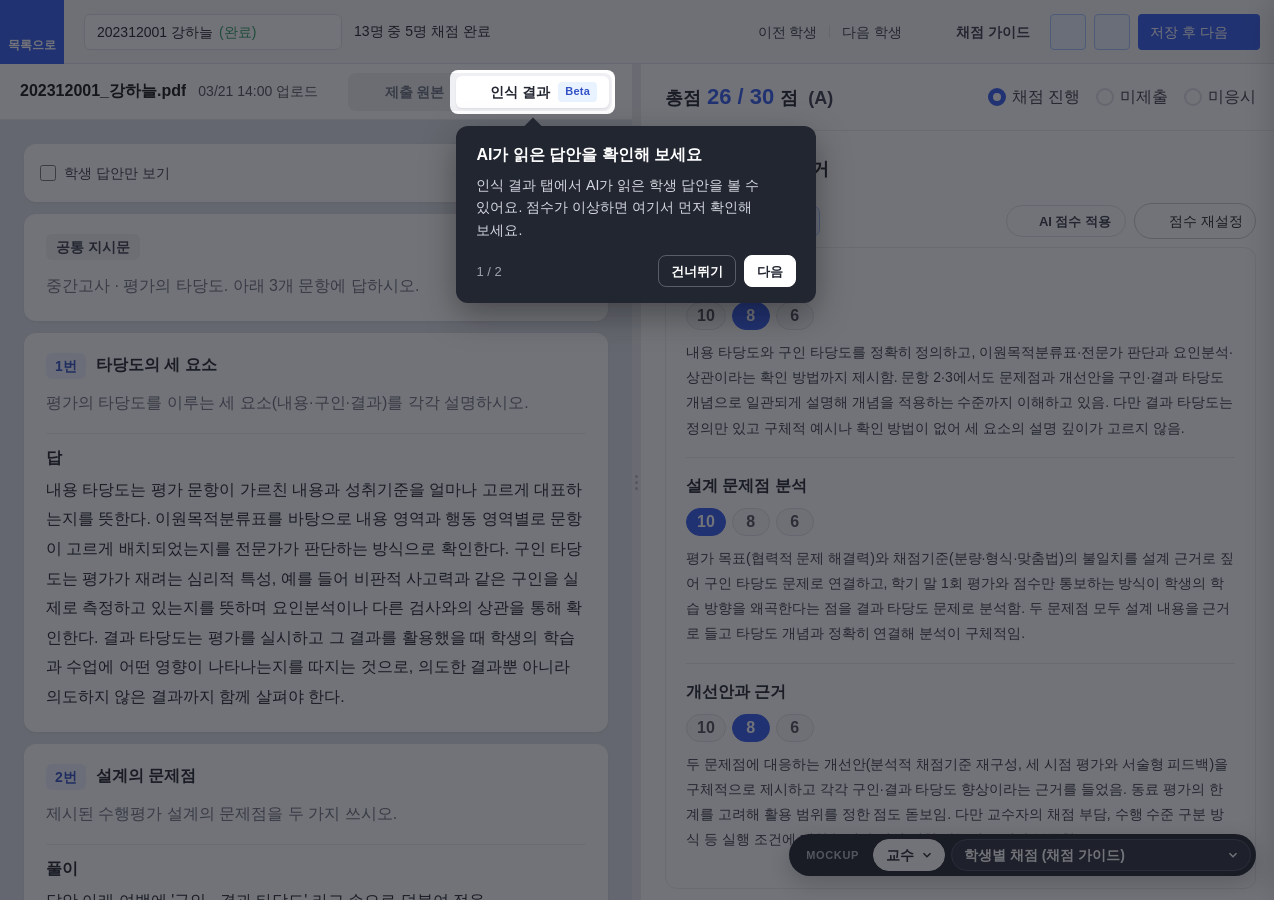
==== commit b8996497: "대학판 공개본 갱신: 점수 30점 만점, 홈 인사 숫자, 리포트 목록→상세, 미리 채점(설계·평가 상세), 학생 화면 폰 크기·로그인 소개 면, 메뉴 구조도 Co-Authored-" ====
--- a/univ_grade_v1_261021.html
+++ b/univ_grade_v1_261021.html
@@ -4401,6 +4401,6 @@
 try{ if (localStorage.getItem('univ_grade_guide')==='1') toggleGuide(); }catch(e){}
 if (window.lucide) lucide.createIcons();
 </script>
-<script src="univ_nav.js?v=7"></script>   
+<script src="univ_nav.js?v=10"></script>   
 </body>
 </html>
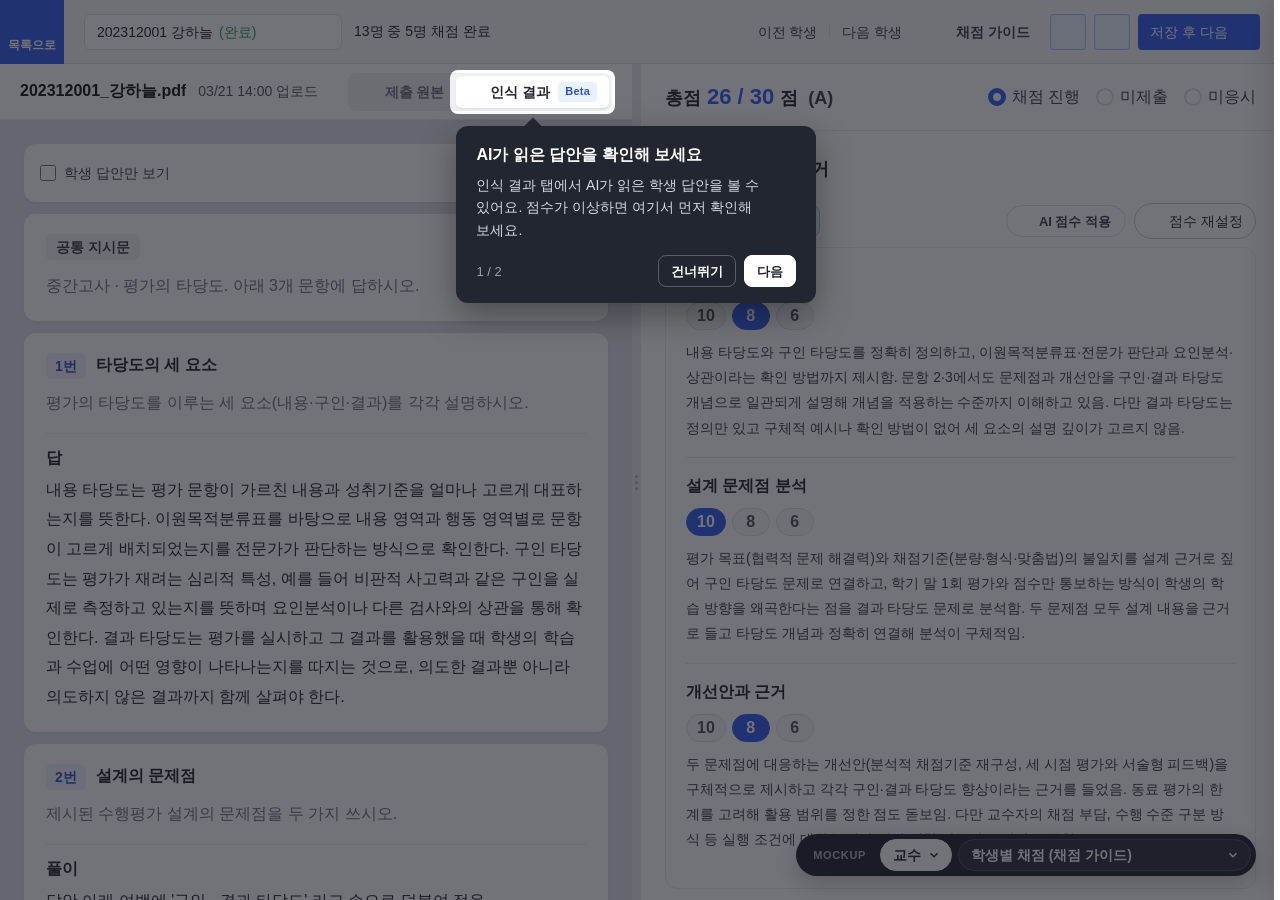
==== commit af5a88ca: "대학판 공개본: 미리 채점 뺌(설계 인라인·평가 상세 버튼), 메뉴 구조도·까망이 맞춤 Co-Authored-By: Claude Opus 5.5 <noreply@anthropic." ====
--- a/univ_grade_v1_261021.html
+++ b/univ_grade_v1_261021.html
@@ -1120,7 +1120,7 @@
 
 <header class="g-hd" id="gHd">
   <button class="gh-menu-btn" onclick="toggleNav()"><i data-lucide="menu" style="width:20px;height:20px"></i></button>
-  <svg width="76" height="16" viewBox="0 0 76 16" fill="none" xmlns="http://www.w3.org/2000/svg" style="cursor:pointer" onclick="location.href='home_v1_260612.html'"><path d="M11.3613 4.03516H4.09668V11.9629H8.88281L8.88086 11.9648H15.6016V16H4.02539C1.80242 15.9998 0 14.223 0 12.0322V3.96777C0 1.77696 1.80242 0.000177874 4.02539 0H15.4561L11.3613 4.03516ZM22.0703 11.9648H33.5781V16H22.002C19.7788 16 17.9756 14.2231 17.9756 12.0322V0H22.0703V11.9648ZM40.0459 16H35.9521V0H40.0459V16ZM54.5381 0C56.4564 0 58.0138 1.53228 58.0186 3.42285L58.0166 3.4248V8.54297C58.014 10.4333 56.4567 11.9648 54.5361 11.9648H46.5107L42.416 16V0H54.5381ZM71.9746 0C74.0086 0.000134956 75.6887 1.49046 75.958 3.42285H76V12.5771H75.958C75.6887 14.5095 74.011 15.9999 71.9746 16H64.4238C62.3897 16 60.7098 14.5096 60.4404 12.5771C60.4145 12.398 60.3984 12.2184 60.3984 12.0322V3.96777C60.3984 3.78159 60.4145 3.60205 60.4404 3.42285C60.7098 1.49037 62.3873 0 64.4238 0H71.9746ZM64.4922 12.5771H71.9062V3.42285H64.4922V12.5771ZM46.5107 3.42285V8.54004H53.9238V3.42285H46.5107Z" fill="#365EEF"/></svg>
+  <svg width="76" height="16" viewBox="0 0 76 16" fill="none" xmlns="http://www.w3.org/2000/svg" style="cursor:pointer" onclick="location.href='home_renewal_v2_260926.html'"><path d="M11.3613 4.03516H4.09668V11.9629H8.88281L8.88086 11.9648H15.6016V16H4.02539C1.80242 15.9998 0 14.223 0 12.0322V3.96777C0 1.77696 1.80242 0.000177874 4.02539 0H15.4561L11.3613 4.03516ZM22.0703 11.9648H33.5781V16H22.002C19.7788 16 17.9756 14.2231 17.9756 12.0322V0H22.0703V11.9648ZM40.0459 16H35.9521V0H40.0459V16ZM54.5381 0C56.4564 0 58.0138 1.53228 58.0186 3.42285L58.0166 3.4248V8.54297C58.014 10.4333 56.4567 11.9648 54.5361 11.9648H46.5107L42.416 16V0H54.5381ZM71.9746 0C74.0086 0.000134956 75.6887 1.49046 75.958 3.42285H76V12.5771H75.958C75.6887 14.5095 74.011 15.9999 71.9746 16H64.4238C62.3897 16 60.7098 14.5096 60.4404 12.5771C60.4145 12.398 60.3984 12.2184 60.3984 12.0322V3.96777C60.3984 3.78159 60.4145 3.60205 60.4404 3.42285C60.7098 1.49037 62.3873 0 64.4238 0H71.9746ZM64.4922 12.5771H71.9062V3.42285H64.4922V12.5771ZM46.5107 3.42285V8.54004H53.9238V3.42285H46.5107Z" fill="#365EEF"/></svg>
   <div class="g-hd-r">
     <span class="plan-badge">개인 유료</span>
     <span style="font-size:14px;color:#6d7381">D-215</span>
@@ -1134,10 +1134,10 @@
 
 
 <nav class="icon-sb" id="iconSb">
-  <div class="si" onclick="location.href='home_v1_260612.html'"><div class="si-icon"><i data-lucide="home" style="width:20px;height:20px"></i></div><span class="si-label">홈</span><span class="si-tip">홈</span></div>
+  <div class="si" onclick="location.href='home_renewal_v2_260926.html'"><div class="si-icon"><i data-lucide="home" style="width:20px;height:20px"></i></div><span class="si-label">홈</span><span class="si-tip">홈</span></div>
   <div class="si" onclick="location.href='eval_plan_v1_260619.html'"><div class="si-icon"><i data-lucide="scissors" style="width:20px;height:20px"></i></div><span class="si-label">평가 준비</span><span class="si-tip">평가 준비</span></div>
   <div class="si active" onclick="location.href='co_teacher_review_v1_260611.html'"><div class="si-icon"><i data-lucide="layout-grid" style="width:20px;height:20px"></i></div><span class="si-label">수업</span><span class="si-tip">수업</span></div>
-  <div class="si" onclick="location.href='creative_activity_list_v6_260507.html'"><div class="si-icon"><i data-lucide="notebook-pen" style="width:20px;height:20px"></i></div><span class="si-label">창의적 체험활동</span><span class="si-tip">창의적 체험활동</span></div>
+  <div class="si" onclick="location.href='creative_activity_list_v7_260930.html'"><div class="si-icon"><i data-lucide="notebook-pen" style="width:20px;height:20px"></i></div><span class="si-label">창의적 체험활동</span><span class="si-tip">창의적 체험활동</span></div>
   <div class="si" onclick="location.href='quick_seteuk_dev_list_v1_260604.html'"><div class="si-icon"><i data-lucide="zap" style="width:20px;height:20px"></i></div><span class="si-label">세특 간편 생성기</span><span class="si-tip">세특 간편 생성기</span></div>
   <div class="si"><div class="si-icon"><i data-lucide="smile" style="width:20px;height:20px"></i></div><span class="si-label">행동특성 및 종합기록</span><span class="si-tip">행동특성 및 종합기록</span></div>
   <div class="si"><div class="si-icon"><i data-lucide="bar-chart-2" style="width:20px;height:20px"></i></div><span class="si-label">리포트</span><span class="si-tip">리포트</span></div>
@@ -4401,6 +4401,6 @@
 try{ if (localStorage.getItem('univ_grade_guide')==='1') toggleGuide(); }catch(e){}
 if (window.lucide) lucide.createIcons();
 </script>
-<script src="univ_nav.js?v=10"></script>   
+<script src="univ_nav.js?v=11"></script>   
 </body>
 </html>
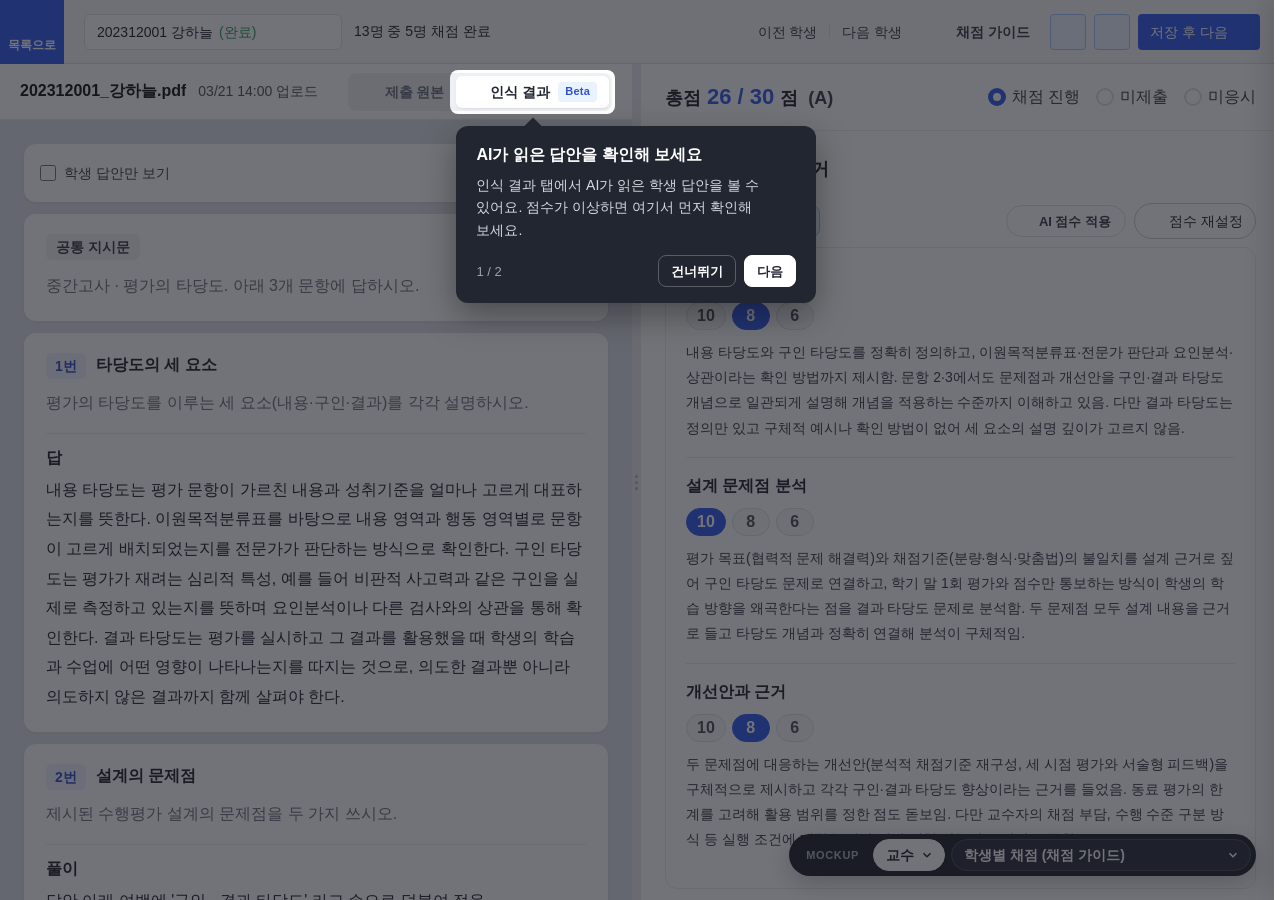
==== commit 7438ab26: "대학판 공개본: 현장 채점 순서(시범 채점·규칙·교수님 채점·교차 검토·확정·피드백·문항 분석), 모범답안 출처, 선택·단답 예시, 조교·영어 화면, 레이블 14px Co-Auth" ====
--- a/univ_grade_v1_261021.html
+++ b/univ_grade_v1_261021.html
@@ -4,7 +4,7 @@
 <meta charset="UTF-8">
   <meta name="robots" content="noindex, nofollow">
 <meta name="viewport" content="width=device-width, initial-scale=1.0">
-<title>CLIPO University — 학생별 채점</title>
+<title>CLIPO University · 학생별 채점</title>
 <link rel="icon" type="image/svg+xml" href="univ_favicon.svg?v=1">
 <link rel="stylesheet" href="https://cdn.jsdelivr.net/gh/orioncactus/pretendard@v1.3.9/dist/web/static/pretendard-gov.min.css">
 <script src="https://unpkg.com/lucide@latest/dist/umd/lucide.min.js"></script>
@@ -1457,7 +1457,7 @@
 
       <div class="ai-notice">
         <i data-lucide="info" style="width:16px;height:16px;color:#6d7381;flex-shrink:0;margin-top:2px"></i>
-        <span>AI Assistant의 채점 결과는 언제나 부정확할 수 있습니다. 교수의 최종 확인이 필요합니다.</span>
+        <span>AI Assistant의 채점 결과는 언제나 부정확할 수 있습니다. 교수님의 최종 확인이 필요합니다.</span>
       </div>
     </div>
 
@@ -1806,7 +1806,7 @@
             <label class="modal-radio-item selected" onclick="selectRerunFb(this)"><span class="radio-ring checked"></span><span class="modal-radio-content"><span class="modal-radio-text">AI 채점 근거 + AI 피드백</span></span></label>
           </div>
           <div class="modal-fb-group">
-            <div class="modal-fb-group-lbl">직접 구성 <small>교수가 채워요</small></div>
+            <div class="modal-fb-group-lbl">직접 구성 <small>교수님이 채워요</small></div>
             <label class="modal-radio-item" onclick="selectRerunFb(this)"><span class="radio-ring"></span><span class="modal-radio-content"><span class="modal-radio-text">교수가 직접 작성</span></span></label>
           </div>
         </div>
@@ -4401,6 +4401,6 @@
 try{ if (localStorage.getItem('univ_grade_guide')==='1') toggleGuide(); }catch(e){}
 if (window.lucide) lucide.createIcons();
 </script>
-<script src="univ_nav.js?v=11"></script>   
+<script src="univ_nav.js?v=21"></script>   
 </body>
 </html>
